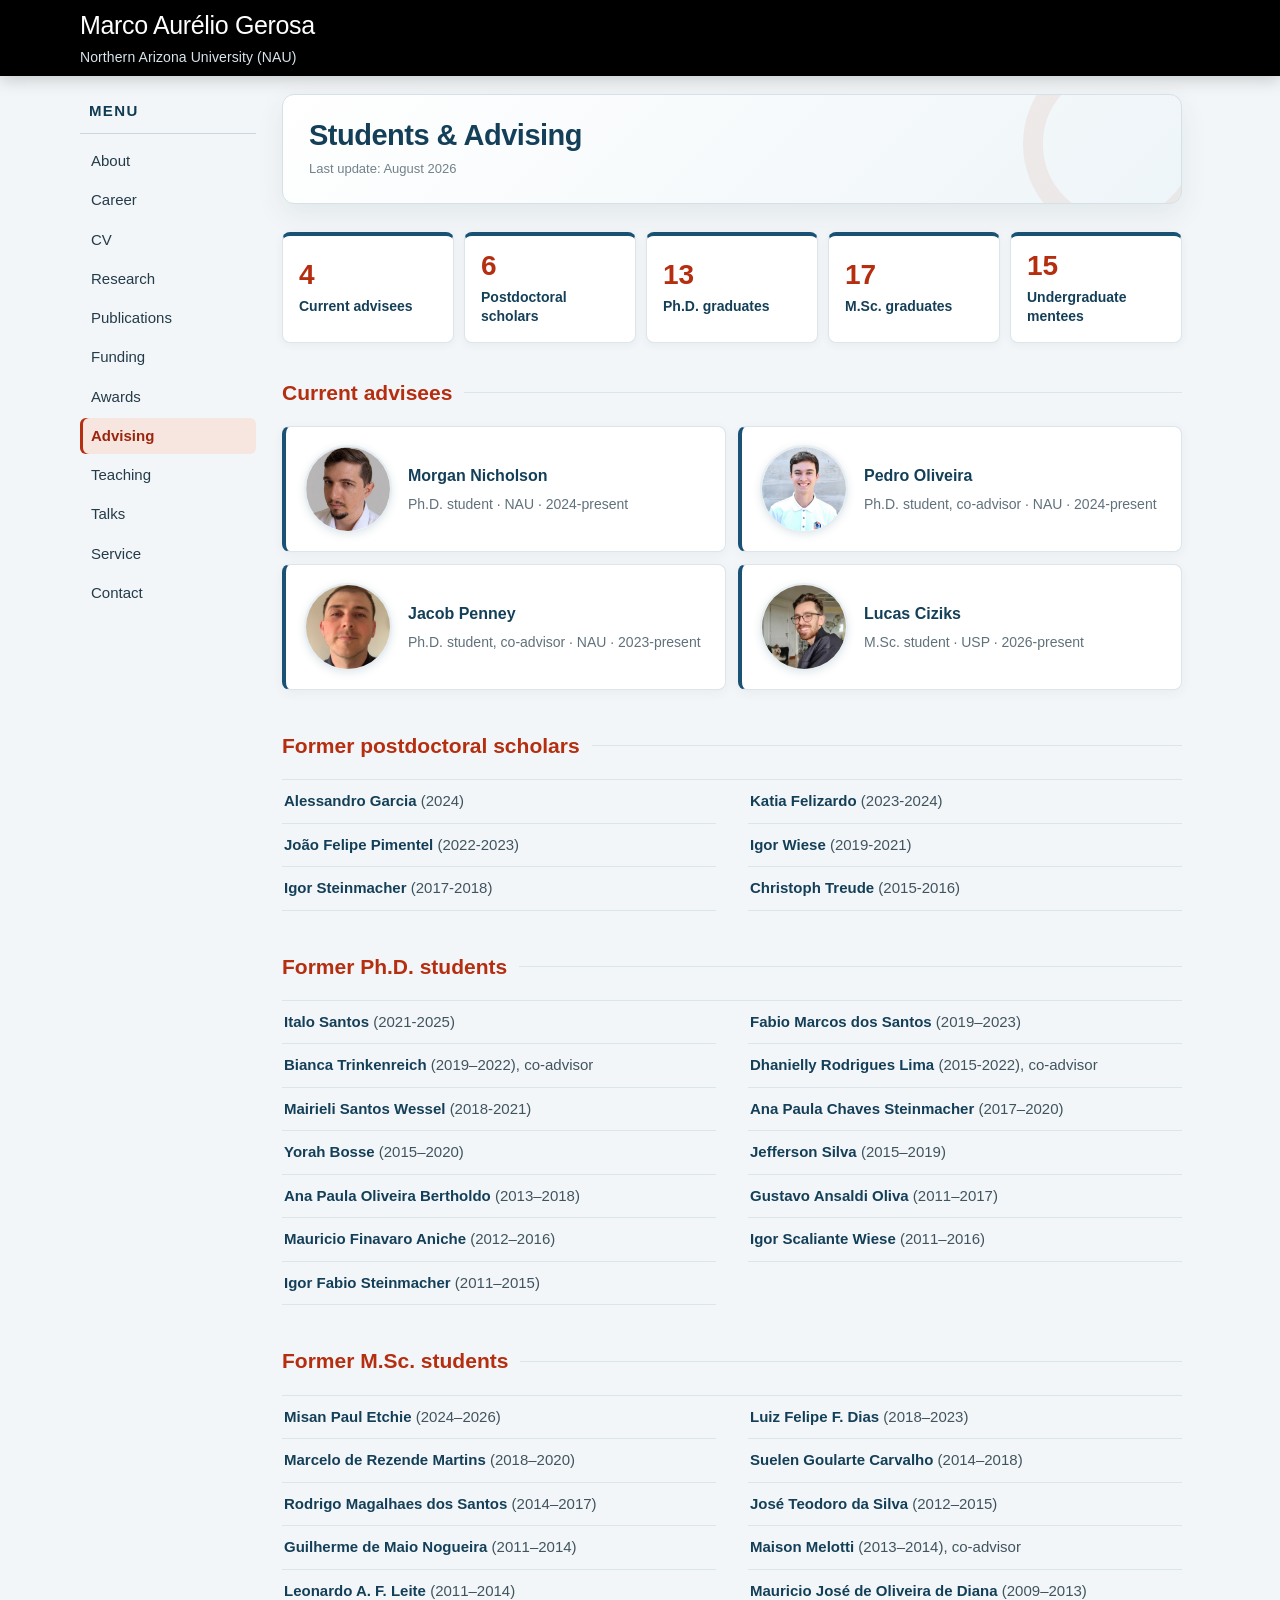
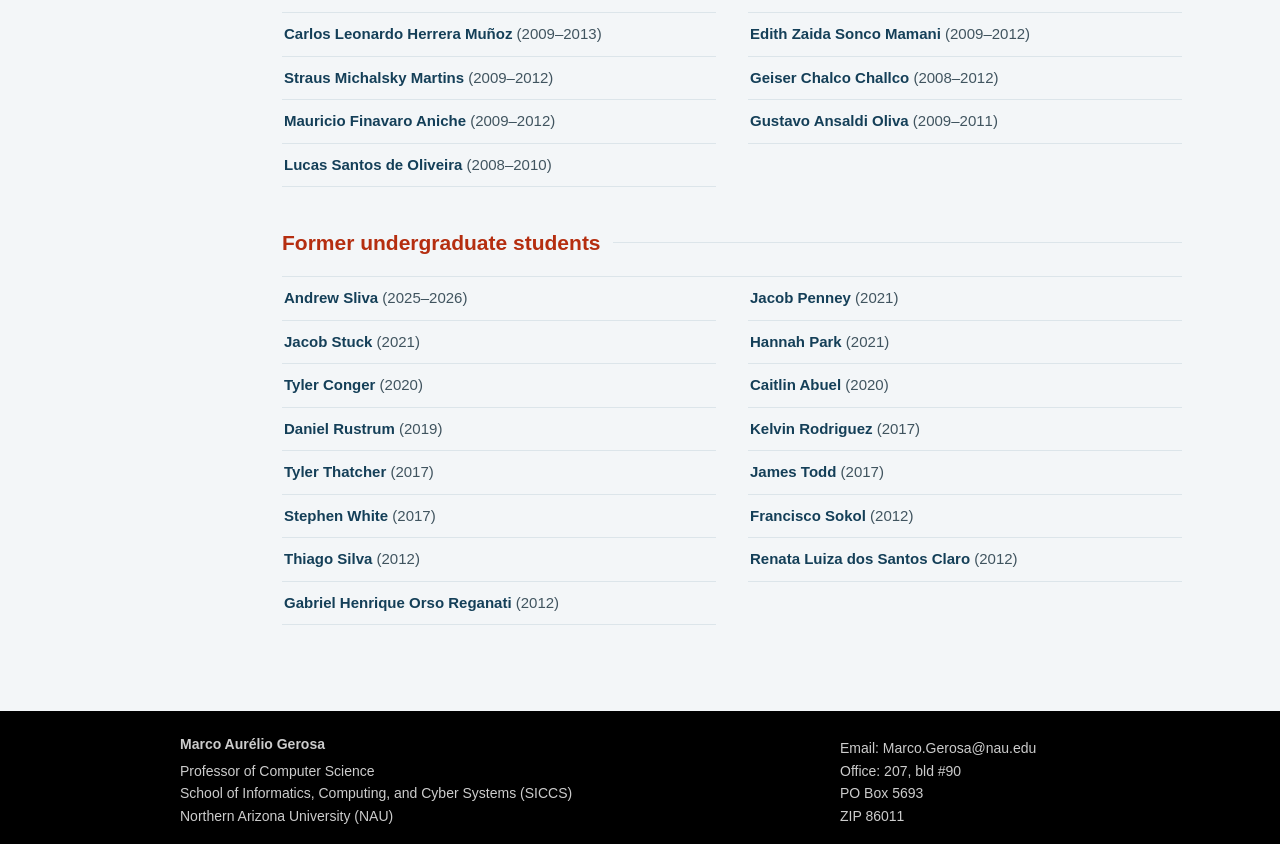
==== advising.html @ 97735a33 "Improve site SEO metadata" ====
<!DOCTYPE html>
<html lang="en">
<head>
	<meta charset="utf-8" />
	<meta http-equiv="Content-Type" content="text/html; charset=utf-8" />
	<meta name="viewport" content="width=device-width, initial-scale=1" />
	<title>Advising | Marco Aurélio Gerosa</title>
	<meta name="description" content="Current and former students advised by Marco Aurélio Gerosa, including postdoctoral scholars, Ph.D., master's, and undergraduate researchers." />
	<meta name="author" content="Marco Aurélio Gerosa" />
	<meta name="robots" content="index, follow, max-image-preview:large" />
	<link rel="canonical" href="https://www.marcoagerosa.com/advising.html" />
	<meta property="og:locale" content="en_US" />
	<meta property="og:type" content="website" />
	<meta property="og:title" content="Students &amp; Advising | Marco Aurélio Gerosa" />
	<meta property="og:description" content="Current and former postdoctoral, Ph.D., master's, and undergraduate researchers." />
	<meta property="og:url" content="https://www.marcoagerosa.com/advising.html" />
	<meta property="og:image" content="https://www.marcoagerosa.com/images/Marco_Gerosa.jpg" />
	<meta property="og:image:alt" content="Portrait of Marco Aurélio Gerosa" />
	<meta name="twitter:card" content="summary_large_image" />
	<meta name="twitter:title" content="Students &amp; Advising | Marco Aurélio Gerosa" />
	<meta name="twitter:description" content="Current and former postdoctoral, Ph.D., master's, and undergraduate researchers." />
	<meta name="twitter:image" content="https://www.marcoagerosa.com/images/Marco_Gerosa.jpg" />
	<link href="style.css?v=20260813c" rel="stylesheet" type="text/css" />
	<script src="scripts/syze.min.js"></script>
	<script>
		syze.sizes(480, 600, 768, 1024);
	</script>
	<!-- Google tag (gtag.js) -->
	<script async src="https://www.googletagmanager.com/gtag/js?id=G-M0B745E5WX"></script>
	<script>
		window.dataLayer = window.dataLayer || [];
		function gtag(){dataLayer.push(arguments);}
		gtag('js', new Date());
		gtag('config', 'G-M0B745E5WX');
	</script>
</head>

<body>
	<div id="wrapper">	
		<div class="full-width-header">
			<div class="centralizer-wrap">
				<div id="topbar">
					<div id="sitename">
						<div id="top-esq"> 
							<a href="index.html">Marco Aurélio Gerosa
							<br/>
							<span class="subtitle">Northern Arizona University (NAU)</span></a>
						</div>
						<!--<div id="top-dir">
							<a href="http://www.usp.br/" target="_new"><img src="images/usp-preto.jpg"></a>
						</div>-->
					</div>
				</div>
			</div>
		</div>

		<div class="centralizer-wrap">
			<div id="sidebar">
				<ul id="menu">
					<li>
						<h2>Menu</h2>
					</li>
					<li>
						<ul>
						<li><a href="index.html">About</a></li>
						<li><a href="career.html">Career</a></li>
						<li><a href="cv.html">CV</a></li>
						<li><a href="research.html">Research</a></li>
						<li><a href="publications.html">Publications</a></li>
						<li><a href="funding.html">Funding</a></li>
						<li><a href="awards.html">Awards</a></li>
						<li class="selected"><a href="advising.html">Advising</a></li>
						<li><a href="teaching.html">Teaching</a></li>
						<li><a href="talks.html">Talks</a></li>
						<!-- <li><a href="software.html">Software</a></li> -->
						<li><a href="service.html">Service</a></li>
						<!-- <li><a href="miscellaneous.html">Miscellaneous</a></li> -->
						<li><a href="contact.html">Contact</a></li>
						</ul>
					</li>
				</ul>
				<br/>
				<!--<div id="sidehighlight"> 
					<a href="http://www.wikicfp.com/cfp/servlet/event.showcfp?eventid=35917" target="_new"><img src="images/JISA.jpg" style="width: 107px; height: 142px"/><br/>
					CFP: Special Issue on "Software Engineering from a Social Network Perspective". Deadline <div id="sidehighlight2">Oct 15.</div></a>
				</div>-->
				<div id="news"> <!-- Replace all in every page -->
					<!--<h2>News</h2>
					<br>
					<p><b>Dez/2015</b> - Paper accepted for <a href="http://2016.icse.cs.txstate.edu/">ICSE</a> and <a href="http://saner.inf.usi.ch/"> SANER</a> 2016!
					<br><br>
					<p><b>Dez/2015</b> - I have been invited to the PC of ACM CSCW 2017
				--></div>

			</div>

			<div id="content">
				<div class="advising-page">
					<header class="page-hero">
						<h2>Students &amp; Advising</h2>
						<div class="page-updated">Last update: August 2026</div>
					</header>

					<section class="advising-summary" aria-label="Advising summary">
						<a class="advising-summary-card" href="#current-advisees"><strong>4</strong><span>Current advisees</span></a>
						<a class="advising-summary-card" href="#postdoctoral-scholars"><strong>6</strong><span>Postdoctoral scholars</span></a>
						<a class="advising-summary-card" href="#phd-graduates"><strong>13</strong><span>Ph.D. graduates</span></a>
						<a class="advising-summary-card" href="#msc-graduates"><strong>17</strong><span>M.Sc. graduates</span></a>
						<a class="advising-summary-card" href="#undergraduate-mentees"><strong>15</strong><span>Undergraduate mentees</span></a>
					</section>

					<section class="advising-section advising-current" id="current-advisees">
					<h2>Current advisees</h2>
					<ul id="lista" class="advising-current-grid">
						<li>
							<img class="advising-current-photo" src="images/students/morgan-nicholson.jpg" alt="Morgan Nicholson" width="88" height="88" decoding="async" />
							<div class="advising-current-person"><strong>Morgan Nicholson</strong><span>Ph.D. student · NAU · 2024-present</span></div>
						</li>
						<li>
							<img class="advising-current-photo" src="images/students/pedro-oliveira.jpg" alt="Pedro Oliveira" width="88" height="88" decoding="async" />
							<div class="advising-current-person"><strong>Pedro Oliveira</strong><span>Ph.D. student, co-advisor · NAU · 2024-present</span></div>
						</li>
						<li>
							<img class="advising-current-photo advising-current-photo-jacob" src="images/students/jacob-penney-headshot.jpg" alt="Jacob Penney" width="88" height="88" loading="lazy" decoding="async" />
							<div class="advising-current-person"><strong>Jacob Penney</strong><span>Ph.D. student, co-advisor · NAU · 2023-present</span></div>
						</li>
						<li>
							<img class="advising-current-photo" src="images/students/lucas-ciziks.jpg" alt="Lucas Ciziks" width="88" height="88" loading="lazy" decoding="async" />
							<div class="advising-current-person"><strong>Lucas Ciziks</strong><span>M.Sc. student · USP · 2026-present</span></div>
						</li>
					</ul>
					</section>

					<section class="advising-section" id="postdoctoral-scholars">
					<h2>Former postdoctoral scholars</h2>
					<ul class="advising-alumni-list">
						<li><strong>Alessandro Garcia</strong> (2024)</li>
						<li><strong>Katia Felizardo</strong> (2023-2024)</li>
						<li><strong>João Felipe Pimentel</strong> (2022-2023)</li>
						<li><strong>Igor Wiese</strong> (2019-2021)</li>
						<li><strong>Igor Steinmacher</strong> (2017-2018)</li>
						<li><strong>Christoph Treude</strong> (2015-2016)</li>
					</ul>
					</section>

					<section class="advising-section" id="phd-graduates">
					<h2>Former Ph.D. students</h2>
					<ul class="advising-alumni-list">

					<li><strong>Italo Santos</strong> (2021-2025)</li>
					<li><strong>Fabio Marcos dos Santos</strong> (2019–2023)</li>
					<li><strong>Bianca Trinkenreich</strong> (2019–2022), co-advisor</li>

					<li><strong>Dhanielly Rodrigues Lima</strong> (2015-2022), co-advisor <!--<br> Thesis: "MOTIRÕ - A Model of Difficulties with Awareness Information to Support
						Users of On-line Discussion Forums" --></li>
					
					<li><strong>Mairieli Santos Wessel </strong> (2018-2021) <!--<br> Thesis: “Perception of Software Bots on Pull Requests on Social Coding Environments”--></li>

					<li><strong>Ana Paula Chaves Steinmacher</strong> (2017–2020) <!--<br> Thesis: “Should my chatbot be register-specific? Designing appropriate utterances for tourism interactions”--></li>

					<li><strong>Yorah Bosse</strong> (2015–2020) <!--<br> Thesis: “Patterns of Difficulties Related to Programming Learning.”--></li>

					<li><strong>Jefferson Silva</strong> (2015–2019) <!--<br> Thesis: “Engagement in Open Source Software Projects via Summer of Code Programs”--></li>

					<li><strong>Ana Paula Oliveira Bertholdo</strong> (2013–2018) <!--<br> Thesis: “User engagement by means of game elements in online open collaboration communities” --></li>

					<li><strong>Gustavo Ansaldi Oliva</strong> (2011–2017) <!--<br> Thesis: “On the Link between Structural Dependencies and Software Changes”--></li>

					<li><strong>Mauricio Finavaro Aniche</strong> (2012–2016) <!--<br> Thesis: <a href="http://www.teses.usp.br/teses/disponiveis/45/45134/tde-13092016-123733/publico/aniche.pdf">"Context-based code quality assessment"</a>--></li>
					
					<li><strong>Igor Scaliante Wiese</strong> (2011–2016) <!--<br> Thesis: "Predicting co-changes of software artifacts based on contextual information"</a>--></li>
					
					<li><strong>Igor Fabio Steinmacher</strong> (2011–2015) <!--<br> Thesis: <a href="http://www.teses.usp.br/teses/disponiveis/45/45134/tde-30112015-131552/publico/TeseSteinmacher.pdf">"Supporting newcomers to overcome the barriers to contribute to open source software projects"</a>--></li>
					
					
					</ul>
					</section>


					<section class="advising-section" id="msc-graduates">
					<h2>Former M.Sc. students</h2>
					<ul class="advising-alumni-list">
					<li><strong>Misan Paul Etchie</strong> (2024–2026)</li>
					<li><strong>Luiz Felipe F. Dias</strong> (2018–2023)</li>
					<li><strong>Marcelo de Rezende Martins</strong> (2018–2020)</li>
					<li><strong>Suelen Goularte Carvalho</strong> (2014–2018)</li>
					<li><strong>Rodrigo Magalhaes dos Santos</strong> (2014–2017)</li>
					<li><strong>José Teodoro da Silva</strong> (2012–2015)</li>
					<li><strong>Guilherme de Maio Nogueira</strong> (2011–2014) <!-- - <a ref="http://www.teses.usp.br/teses/disponiveis/45/45134/tde-03062015-214359/publico/dissertation.pdf">Dissertation</a>--></li>
					<li><strong>Maison Melotti</strong> (2013–2014), co-advisor</li>
					<li><strong>Leonardo A. F. Leite</strong> (2011–2014) <!-- - <a href="http://www.teses.usp.br/teses/disponiveis/45/45134/tde-20102014-171912/en.php">Dissertation</a>--></li>
					<li><strong>Mauricio José de Oliveira de Diana</strong> (2009–2013) <!-- - <a href="http://www.teses.usp.br/teses/disponiveis/45/45134/tde-23042013-190406/en.php">Dissertation</a>--></li>
					<li><strong>Carlos Leonardo Herrera Muñoz</strong> (2009–2013) <!-- - <a href="http://www.teses.usp.br/teses/disponiveis/45/45134/tde-11032014-104547/en.php">Dissertation</a>--></li>
					<li><strong>Edith Zaida Sonco Mamani</strong> (2009–2012) <!-- - <a href="http://www.teses.usp.br/teses/disponiveis/45/45134/tde-06022013-234400/en.php">Dissertation</a>--></li>
					<li><strong>Straus Michalsky Martins</strong> (2009–2012) <!-- - <a href="http://www.teses.usp.br/teses/disponiveis/45/45134/tde-18032013-234624/en.php">Dissertation</a>--></li>
					<li><strong>Geiser Chalco Challco</strong> (2008–2012) <!-- - <a href="http://www.teses.usp.br/teses/disponiveis/45/45134/tde-06122012-030238/en.php">Dissertation</a>--></li>
					<li><strong>Mauricio Finavaro Aniche</strong> (2009–2012) <!-- - <a href="http://www.teses.usp.br/teses/disponiveis/45/45134/tde-31072012-181230/en.php">Dissertation</a>--></li>
					<li><strong>Gustavo Ansaldi Oliva</strong> (2009–2011) <!-- - <a href="http://www.teses.usp.br/teses/disponiveis/45/45134/tde-07112014-162346/en.php">Dissertation</a>--></li>
					<li><strong>Lucas Santos de Oliveira</strong> (2008–2010) <!-- - <a href="http://www.teses.usp.br/teses/disponiveis/45/45134/tde-07012011-094905/en.php">Dissertation</a>--></li>
					</ul>
					</section>

					<section class="advising-section" id="undergraduate-mentees">
					<h2>Former undergraduate students</h2>
					<ul class="advising-alumni-list">
					<li><strong>Andrew Sliva</strong> (2025–2026)</li>
					<li><strong>Jacob Penney</strong> (2021)</li>
					<li><strong>Jacob Stuck</strong> (2021)</li>
					<li><strong>Hannah Park</strong> (2021)</li>
					<li><strong>Tyler Conger</strong> (2020)</li>
					<li><strong>Caitlin Abuel</strong> (2020)</li>
					<li><strong>Daniel Rustrum</strong> (2019)</li>
					<li><strong>Kelvin Rodriguez</strong> (2017)</li>
					<li><strong>Tyler Thatcher</strong> (2017)</li>
					<li><strong>James Todd</strong> (2017)</li>
					<li><strong>Stephen White</strong> (2017)</li>
					<li><strong>Francisco Sokol</strong> (2012) <!-- - <a href="http://bcc.ime.usp.br/principal/tccs/2012/chico/">TCC (in Portuguese)</a>--></li>
					<li><strong>Thiago Silva</strong> (2012) <!-- - <a href="http://lapessc.ime.usp.br/projects.jsf#smartaudio">Smart Audio City Guide project</a>--></li>
					<li><strong>Renata Luiza dos Santos Claro</strong> (2012) <!-- - <a href="http://lapessc.ime.usp.br/projects.jsf#smartaudio">Smart Audio City Guide project</a>--></li>
					<li><strong>Gabriel Henrique Orso Reganati</strong> (2012) <!-- - <a href="http://bcc.ime.usp.br/principal/tccs/2012/rec/caio+gabriel/">TCC (in Portuguese)</a>--></li>
					</ul>
					</section>
				</div>
					

			</div>
			<div class="clear"></div>
		</div>

		<div id="push"></div> <!-- needed for footer -->
	</div> <!-- close main wrapper -->

	<div id="footer">
		<div class="centralizer-wrap">
			<div id="clustrmaps-widget"></div>
			<div class="footerbox address">
				<b>Marco Aurélio Gerosa</b>
				<ul>
					<li>Professor of Computer Science</li>
					<li>School of Informatics, Computing, and Cyber Systems (SICCS)</li>
					<li>Northern Arizona University (NAU)</li>
				</ul>
			</div>
			<div class="footerbox contact">
				<ul>
					<li>Email: Marco.Gerosa@nau.edu</li>
					<!-- <li>Voice: +1 928-523-8860</li> -->
					<li>Office: 207, bld #90</li>
					<li>PO Box 5693 <br>ZIP 86011</li>
				</ul>
			</div>
			<div class="footerbox social-icons">
				<a href="mailto:Marco.Gerosa@nau.edu" target="_new"><img src="images/email.gif" alt="E-mail" title="E-mail"/></a>
				<!--<a href="https://plus.google.com/+MarcoGerosaBR" target="_new"><img src="images/googleplus.gif" alt="Google Plus" title="Google Plus"/></a>-->
				<a href="https://x.com/gerosa_marco" target="_new" aria-label="X"><span class="x-icon" aria-hidden="true">X</span></a>
				<a href="https://www.linkedin.com/in/marco-aur%C3%A9lio-gerosa-3224621a" target="_new"><img src="images/linkedin.gif" alt="LinkedIn" title="LinkedIn" /></a>
				<br/>
				<!--<a href="mailto:Marco.Gerosa@nau.edu" target="_new"><span class="symbol">circleemail</span></a>
				<a href="https://plus.google.com/+MarcoGerosaBR" target="_new"><span class="symbol">circlegoogleplus</span></a>
				<a href="http://br.linkedin.com/pub/marco-aurélio-gerosa/1a/462/322" target="_new"><span class="symbol">circlelinkedin</span></a>
				<br/>-->
				<a href="https://dblp.org/pid/68/5072.html" target="_new"><img src="images/dblp.gif" alt="DBLP" title="DBLP" /></a>
				<a href="https://scholar.google.com/citations?user=kjtuhEQAAAAJ" target="_new"><img src="images/googlescholar.gif" alt="Google Scholar" title="Google Scholar" /></a>
				<a href="https://dl.acm.org/profile/81100523035" target="_new"><img src="images/ACM.gif" alt="ACM Digital Library" title="ACM Digital Library" /></a>
			</div>
 			<!--<div class="footerbox somenumbers">
				<b>Some numbers:</b> <small>(07/2017)</small><br/>
				<a href="https://scholar.google.com/citations?user=kjtuhEQAAAAJ" target="_new">H-index: 60 (Google Scholar)</a><br/>
				<a href="publications.html">Published works: 335</a><br/>
				<a href="advising.html">Ph.D. graduates: 13</a><br/>
				<a href="career.html#somenumbers">More...</a><br/>
			</div>-->
				<!--<script type="text/javascript">var _clustrmaps = {'url' : 'http://www.ime.usp.br/~gerosa', 'user' : 1132202, 'server' : '2', 'id' : 'clustrmaps-widget', 'version' : 1, 'date' : '2014-02-13', 'lang' : 'en', 'corners' : 'square' };(function (){ var s = document.createElement('script'); s.type = 'text/javascript'; s.async = true; s.src = 'http://www2.clustrmaps.com/counter/map.js'; var x = document.getElementsByTagName('script')[0]; x.parentNode.insertBefore(s, x);})();</script><noscript><a href="http://www2.clustrmaps.com/user/5de1146aa"><img src="http://www2.clustrmaps.com/stats/maps-no_clusters/www.ime.usp.br-~gerosa-thumb.jpg" alt="Locations of visitors to this page" /></a></noscript>-->
			<div class="clear"></div>
		</div>
	</div>

</body>
</html>
---- style.css ----
@charset "utf-8";
* {	
	margin: 0px; 
	padding: 0px;
	box-sizing: border-box;
	-moz-box-sizing: border-box;
}

/*** Social icon font ****/
@font-face {
    font-family: 'Mono Social Icons Font';
    src: url('fonts/MonoSocialIconsFont-1.10.eot');
    src: url('fonts/MonoSocialIconsFont-1.10.eot?#iefix') format('embedded-opentype'),
         url('fonts/MonoSocialIconsFont-1.10.woff') format('woff'),
         url('fonts/MonoSocialIconsFont-1.10.ttf') format('truetype'),
         url('fonts/MonoSocialIconsFont-1.10.svg#MonoSocialIconsFont') format('svg');
    src: url('fonts/MonoSocialIconsFont-1.10.ttf') format('truetype');
    font-weight: normal;
    font-style: normal;
}

.symbol {
    font-family: 'Mono Social Icons Font';
    -webkit-text-rendering: optimizeLegibility;
    -moz-text-rendering: optimizeLegibility;
    -ms-text-rendering: optimizeLegibility;
    -o-text-rendering: optimizeLegibility;
    text-rendering: optimizeLegibility;
    -webkit-font-smoothing: antialiased;
    -moz-font-smoothing: antialiased;
    -ms-font-smoothing: antialiased;
    -o-font-smoothing: antialiased;
    font-smoothing: antialiased;
}

.social-icons a {
	text-decoration: none;
	color: #ccc;
	line-height: 35px;
	margin-right: 2px;
}

.x-icon {
	display: inline-flex;
	align-items: center;
	justify-content: center;
	width: 27px;
	height: 27px;
	border-radius: 50%;
	background: #666;
	color: #fff;
	font: bold 18px/1 Arial, Helvetica, sans-serif;
	vertical-align: top;
}

a .symbol {
	color: #ccc;
	font-size: 32px;
}

/*******************************************/

/*** Keeps the footer at bottom of page! */
html, body {
	height: 100%;
}
#wrapper {
	min-height: 100%;
	height: auto !important;
	height: 100%;
	margin: 0 auto -130px; /* the bottom margin is the negative value of the footer's height */
	overflow: hidden;
}
#push {
	height: 130px; /* .push must be the same height as .footer */
}
/***************************************/

.clear {
	clear:both;
}
.clearleft {
	display:block; 
	clear:left;
}
.clearright{
	display:block;
	clear:right;
}
.hide {
	display:none;
}

a {
	color:#B32C0E;
	text-decoration: none;
}
a:hover {
	color:#000000;
	text-decoration: underline;
}


h1, h2, h3, h4, h5 {
	color:#B32C0E;
	font-weight:bold;
	font-family: Arial, Helvetica, sans-serif;
}

.centralizer-wrap{
	padding: 0 10px;
	width: 1024px;
	margin:0px auto 15px auto;
	font-family:Verdana, Arial, Helvetica, sans-serif;
	color:#000000; /* texto principal */
}

#lista {
	padding: 0 15px;
}

#lista li {
	padding: 3px;
}

#lista2 {
	padding-left: 15px;
	padding-right: 15px;
	padding-bottom: 0px;
	padding-top: 0px;
	margin-top: -10px;
}

#lista2 li {
	padding: 4px;
	line-height: 20px;
}

#lista3 {
	padding: 0 15px;
}

#lista3 li {
	padding: 6px;
}


/*Top bar*/
.full-width-header {
	background: black;
}
#topbar{
	height:80px;
	margin-bottom: 20px;
}

#sitename {
	height: 78px;
}

#sitename .subtitle {
	font-size: 18px;
}

#top-esq a {
	text-decoration :none;
	font-size:24px;
	color:#FFFFFF;
	display: inline-block;
    margin-top: 13px;
	float: left;
}

#top-dir {
	float: right;
	margin-top: 15px;
}

/*Content*/
#content {
	width: 82%;
	float: left;
	padding:5px;
	margin-left: 20px;
}

#content p {
	line-height:22px;
	margin:10px 0px 22px 0px;
}

#publication {
	font-size:13px;
	line-height:17px;
	margin:4px 0px 2px 0px;
}

#publication a {
	color: #000000;
	font-style: italic;
}


#content blockquote {
	background:#efefef;
	display:block; 
	margin:5px;
	font:Georgia, "Times New Roman", Times, serif; 
	font-style:italic;
}

#content h1 {
	font-size:24px;
	color: #F2F7F3;
}

#content h2 {
	font-size:18px;
	padding-bottom: 3px;
	border-bottom: 1px solid #B52E10;
}
#content h3 {
	font-size:16px;
	padding-top: 10px;
}
#content h4 {
	font-size:14px;}
#content h5 {
	font-size:12px;}

#content #content ol {
	margin:10px 10px 10px 25px;}
#content #content ol li {
	padding:5px 5px 5px 20px;}
#content #content ul li {
	display:block; 
	padding:0px; 
	border-bottom: dashed 1px #D6E4A7;}

/* Minha foto*/
#minhafoto {
	float: right; 
	padding-top:0px;
	padding-bottom:10px;
	padding-right:0px;
	padding-left:25px;
	background: white;
	width:188px;
	max-width:188px;
}

#box-old {
	border:2px solid #a1a1a1;
	padding:10px 20px; 
	background:#E6E6E6;
	/*width:300px;*/
	border-radius:25px;
}

#temp-box {
	display: inline-block;
	font-size: 13px;
	line-height: 26px;
	font: normal normal normal 12px/18px 'Helvetica Neue',Arial,sans-serif;
	color: #333;
	cursor: pointer;
	padding-bottom: 30px;
}

#temp-box a {
	color: black;
}

#box {
	max-width: 100%;
	display: inline-block;
	vertical-align: top;
	zoom: 1;
	/*white-space: nowrap;*/
	text-align: left;
	visibility: visible;
	font-size: 13px;
	line-height: 26px;
	font: normal normal normal 11px/18px 'Helvetica Neue',Arial,sans-serif;
	color: #333;
}

.box-url {
	height: 28px;
	border-radius: 4px;
	box-sizing: border-box;
	max-width: 100%;
	position: relative;
	background-color: #eee;
	background-image: linear-gradient(#fff,#dedede);
	border: #ccc solid 1px;
	color: #333;
	font-weight: bold;
	text-shadow: 0 1px 0 rgba(255,255,255,.5);
	cursor: pointer;
	overflow: hidden;
	display: inline-block;
	vertical-align: top;
	zoom: 1;
	outline: none;
	text-decoration: none;
}


#box-image {
	background-position: -24px 0;
	/*width: 21px;*/
	height: 16px;
	left: 4px;
	margin-top: -6px;
	position: absolute;
	top: 50%;
	/*background: transparent url(/widgets/images/btn.27237bab4db188ca749164efd38861b0.png) 0 0 no-repeat;
	background-image: url([data-uri]…+iQ5eYRUuv0EJCOZhAtVrtaldXl2dkZGTbC5tIuMa+L2z+BexZXK+OBaruAAAAAElFTkSuQmCC);
	*/
	font-style: italic;
}

#box-label {
	padding: 0 7px 0 29px;
	white-space: nowrap;
	display: inline-block;
	vertical-align: top;
}



/*Sidebar*/
#sidebar {
	margin: 0;
	width: 15%;
	float: left;
}

#sidebar img {
	width: 100%;
	height: auto;
}

#sidehighlight {
	color: #555555; 
	font-size: 12px;
}

#sidehighlight img {
	display: block; margin-left: auto; margin-right: auto; /* Centralizar */
}

#sidehighlight a {
	color: #555555; 
}

#sidehighlight2 {
	color: black;
	font-weight:bold;
	white-space:nowrap;
}



/*Sidemenu*/
#menu {
	list-style:none;
}
#menu li ul {list-style:none;}
#menu li ul li {
	display:block; 
	height:25px; 
	border-bottom:solid 1px #efefef;
}

#menu li ul a, #menu li ul a:visited, #menu li ul a:active {
	display:block; 
	height:20px; 
	padding:5px 5px 0px 5px; 
	text-decoration:none; 
	color:#000000;}

#menu li.selected a, #menu li.selected a:visited {
	color:#B32C0E;
	font-weight:bold;
}

#menu li ul a:hover {
	background:#F8F9F2;
	color:#B32C0E;
	font-weight:bold;
}

#menu h2 {
	display:block;
	border-bottom:solid 1px #D2E6CA;
	padding:5px;
	margin:10px 0px 0px 0px;
	font-family: Arial, Helvetica, sans-serif;
	font-size:18px;
	color:#B32C0E;
	font-weight:bold;
}

/*footer*/
#footer {
	box-sizing: border-box;
	-moz-box-sizing: border-box;
	height: 130px;
	padding:10px;
	color:#FFFFFF;
	text-align: center;
	background: #333333;
	font-family: Verdana, Arial, Helvetica, sans-serif;
	font-size: 10px;
}

.footerbox {
	float:left; 
	color:#CCCCCC; 
	text-align:left; 
	width: 25%; /*21%*/
	font-size: 12px;
}

/*.footerbox.social-icons {
	width: 18%;
	margin-right: 3%;
}*/

.footerbox a {
	color:#CCCCCC; 
	text-decoration:none;
}

.footerbox a:hover {
	color:#B32C0E;
	text-decoration:none;
}


#clustrmaps-widget {
	float: right;
}

.footerbox ul {
	margin: 0;
	padding: 0;
	list-style: none;
}


.lt1024.gt600 .footerbox {
	width: 20%; /*18%*/
}
.lt1024.gt600 .footerbox.contact {
	width: 20%;
}
.lt1024.gt600 .footerbox.social-icons {
	width: 20%;
}
.lt1024.gt600 .footerbox.somenumbers {
	width: 20%;
}
.lt1024 .centralizer-wrap{
	width: 100%;
}
.lt768 #wrapper {
	margin: 0 auto -200px;
}
.lt768 #push {
	height: 200px;
}
.lt768 #footer {
	height: 200px;	
}
.lt768 .footerbox {
	width: 100%;
	display: block;
	float: none;
	clear: both;
}
.lt768 .address ul li {
	float: left;
	list-style: square inside;
	margin-right: 5px;
}
.lt768 .address ul li:first-of-type {
	list-style: none;
}
.lt768 .footerbox.social-icons {
	padding-top: 10px;
}
.lt768 .footerbox.social-icons br {
	display: none;
}
.lt768 #clustrmaps-widget {
	display: none;
}

.lt768 #wrapper {
	margin: 0 auto -250px;
}
.lt768 #push {
	height: 250px;
}
.lt768 #footer {
	height: 250px;	
}
.is480 .footerbox.social-icons br {
	display: block;
}

/*-----------------------*/

#box2 { 
	width: 100px; height: 80px; 
	box-shadow: 5px 5px 5px #666;
	-moz-box-shadow: 5px 5px 5px #666;
	-webkit-box-shadow: 5px 5px 5px #666;
	margin: 15px 0;
	background: #eee;

	cursor: pointer;
	padding-bottom: 30px;
	margin-right: 1em;

	display: inline-block;
	vertical-align: top;

}

#box2:hover, #box2:active {
	background: #ccc;
}

#box2-text {
	text-align: center;
	color: black;
	font-size: 13px;
	font-family: Verdana, Arial, Helvetica, sans-serif;

	display:table-cell;
	vertical-align:middle;
	height: 30px;
	width: 100px;
	margin-left:auto;
	margin-right:auto;
}

#box2-img {
	display:inline-block;
	vertical-align:middle;
	height: 45px;
	width: 100px;
}

#box2-img img {
	max-height: 45px;
	max-width: 90px;
    margin-left: auto;
    margin-right: auto;
	display: block;
	margin-top: 5px;
	margin-bottom: 2px;
}

/*-----*/

#box3 { 
	max-width: 80px; 
	max-height: 60px; 
	margin-top: 15px;
	margin-left: 0;
	margin-left: 0;
	margin-right: 0;
	margin-bottom: 10px;

	cursor: pointer;
	padding-bottom: 20px;
	margin-right: 0.5em;

	display: inline-block;
	vertical-align: top;
	text-align: center;	
}

#box3:hover, #box3:active {
	background: #ccc;
}

#box3-text {
	color: black;
	font-size: 11px;
	font-family: Verdana, Arial, Helvetica, sans-serif;
	width: auto;

	display:table-cell;
	vertical-align:middle;
	height: 25px;
	text-align: center;
	margin-left:auto;
	margin-right:auto;
}

#box3-img {
	display:block;
	vertical-align:middle;
	min-height: 32px;
	width: 100%;

	font-family: Arial Black, Verdana, Helvetica, sans-serif;
	color:black;
	font-size: 13px;
	margin: 0 auto;
	text-align: center;
	margin-left:auto;
	margin-right:auto;
}

#box3-img img {
	max-height: 30px;
	max-width: 70px;
	margin-top: 5px;
	margin-bottom: 2px;
	filter: url("data:image/svg+xml;utf8,<svg xmlns=\'http://www.w3.org/2000/svg\'><filter id=\'grayscale\'><feColorMatrix type=\'matrix\' values=\'0.3333 0.3333 0.3333 0 0 0.3333 0.3333 0.3333 0 0 0.3333 0.3333 0.3333 0 0 0 0 0 1 0\'/></filter></svg>#grayscale"); /* Firefox 10+, Firefox on Android */
    filter: gray; /* IE6-9 */
    -webkit-filter: grayscale(100%); 
}

/*-----------------------*/

#researchinterestes {
	text-align: left;
	font-size: 12px;
	border:2px solid;
	border-radius:25px;
	border-color:gray;
	padding: 7px;
	width: 188px;
}

#researchinterestes li {
	padding: 4px;
	line-height: 14px;
	margin-left: 5px;

}

/* Home page research interests */
.home-updated {
	margin-top: 6px;
	color: #748189;
	font-size: 10px;
	letter-spacing: 0.03em;
}

.home-research {
	overflow: hidden;
	margin: 22px 0 28px;
	padding: 18px 19px 19px;
	border: 1px solid #dce6eb;
	border-left: 5px solid #B52E10;
	border-radius: 9px;
	background: #f6f9fa;
	box-shadow: 0 3px 12px rgba(18, 54, 74, 0.06);
}

.home-research-heading {
	margin-bottom: 13px;
}

.home-research-kicker {
	display: block;
	margin-bottom: 3px;
	color: #B52E10;
	font-size: 10px;
	font-weight: bold;
	letter-spacing: 0.1em;
	text-transform: uppercase;
}

#content .home-research h2 {
	margin: 0;
	padding: 0;
	border: 0;
	color: #1a5276;
	font-size: 19px;
	line-height: 1.25;
}

.home-research-topics {
	display: grid;
	grid-template-columns: repeat(2, minmax(0, 1fr));
	gap: 5px 28px;
	margin: 0;
	padding-left: 19px;
	list-style: disc;
}

.home-research-topics li {
	display: list-item;
	min-height: 0;
	padding: 2px 0;
	border: 0;
	border-radius: 0;
	background: transparent;
	color: #31434d;
	font-size: 13px;
	font-weight: normal;
	line-height: 1.5;
}

.home-research-topics li::before {
	display: none;
	content: none;
}

.home-research-topics li::marker {
	color: #B52E10;
}

@media (max-width: 700px) {
	.home-research {
		clear: both;
	}
}

@media (max-width: 480px) {
	.home-research {
		padding: 16px;
	}

	.home-research-topics li {
		width: 100%;
		border-radius: 0;
	}
}

/*-----------------------*/

#news {
	text-align: left;
	font-size: 12px;
	padding: 7px;
}

#news li {
	padding: 4px;
	line-height: 14px;
	margin-left: 5px;
}

/*-----------------------*/

#servicehighlights {
	font-size: 14px;
}

/*-----------------------*/

/* Awards page */
.awards-page {
	padding-bottom: 24px;
}

.awards-hero {
	margin: 0 0 30px;
	padding: 23px;
	border: 1px solid #dce6eb;
	border-left: 5px solid #B52E10;
	border-radius: 10px;
	background: #f6f9fa;
}

.awards-kicker {
	margin-bottom: 5px;
	color: #B52E10;
	font-size: 10px;
	font-weight: bold;
	letter-spacing: 0.09em;
	text-transform: uppercase;
}

#content .awards-hero h2 {
	margin: 0;
	padding: 0;
	border: 0;
	color: #1a5276;
	font-size: 28px;
}

#content .awards-hero > p {
	max-width: 660px;
	margin: 8px 0 6px;
	color: #35434b;
	font-size: 14px;
	line-height: 1.6;
}

.awards-updated {
	color: #6b747a;
	font-size: 11px;
}

.awards-section {
	margin: 0 0 32px;
}

#content .awards-section > h2 {
	display: flex;
	align-items: center;
	gap: 12px;
	margin: 0 0 13px;
	padding: 0;
	border: 0;
	font-size: 19px;
}

#content .awards-section > h2::after {
	content: "";
	flex: 1;
	height: 1px;
	background: #d8e1e6;
}

.award-list {
	overflow: hidden;
	border: 1px solid #dfe7eb;
	border-radius: 9px;
	background: #fff;
	box-shadow: 0 2px 8px rgba(18, 54, 74, 0.05);
}

.award-entry {
	display: grid;
	grid-template-columns: 58px minmax(0, 1fr);
	gap: 15px;
	padding: 13px 15px;
	border-top: 1px solid #e8edef;
}

.award-entry:first-child {
	border-top: 0;
}

.award-entry time {
	align-self: start;
	padding: 5px 7px;
	border-radius: 13px;
	background: #e8f0f4;
	color: #1a5276;
	font-size: 10px;
	font-weight: bold;
	text-align: center;
}

.award-kind {
	display: inline-block;
	margin-bottom: 3px;
	color: #B52E10;
	font-size: 9px;
	font-weight: bold;
	letter-spacing: 0.06em;
	text-transform: uppercase;
}

.award-kind-nomination {
	color: #6f7880;
}

#content .award-entry h3 {
	margin: 0;
	padding: 0;
	color: #1a5276;
	font-size: 14px;
	line-height: 1.35;
}

#content .award-entry p {
	margin: 3px 0 0;
	color: #4d5b63;
	font-size: 11px;
	line-height: 1.5;
}

.award-honor-grid {
	display: grid;
	grid-template-columns: repeat(2, minmax(0, 1fr));
	gap: 11px;
}

.award-honor-card {
	padding: 15px 16px;
	border: 1px solid #dfe7eb;
	border-top: 4px solid #1a5276;
	border-radius: 8px;
	background: #fff;
	box-shadow: 0 2px 8px rgba(18, 54, 74, 0.05);
}

.award-honor-card > span {
	color: #B52E10;
	font-size: 10px;
	font-weight: bold;
}

#content .award-honor-card h3 {
	margin: 5px 0 4px;
	padding: 0;
	color: #1a5276;
	font-size: 14px;
}

#content .award-honor-card p {
	margin: 0;
	color: #536168;
	font-size: 11px;
	line-height: 1.5;
}

.awards-archive {
	margin-top: 4px;
	border: 1px solid #dfe7eb;
	border-radius: 8px;
	background: #f7f9fa;
}

.awards-archive summary {
	padding: 12px 15px;
	color: #1a5276;
	font-size: 12px;
	font-weight: bold;
	cursor: pointer;
}

.awards-archive ul {
	margin: 0;
	padding: 0 22px 14px 36px;
}

.awards-archive li {
	padding: 4px 0;
	color: #48565e;
	font-size: 11px;
	line-height: 1.45;
}

@media (max-width: 600px) {
	.awards-hero {
		padding: 18px;
	}

	.award-honor-grid {
		grid-template-columns: 1fr;
	}

	.award-entry {
		grid-template-columns: 50px minmax(0, 1fr);
		gap: 10px;
		padding: 12px;
	}
}

/* Career timeline */
.career-overview {
	margin: 24px 0 34px;
}

.career-section {
	margin-bottom: 30px;
}

#content .career-section h2 {
	display: flex;
	align-items: center;
	gap: 12px;
	margin: 0 0 15px;
	padding: 0;
	border: 0;
	font-size: 19px;
}

#content .career-section h2::after {
	content: "";
	flex: 1;
	height: 1px;
	background: #d8e1e6;
}

.career-timeline {
	margin-left: 8px;
	padding: 2px 0 2px 23px;
	border-left: 2px solid #d7e3ea;
}

.career-section .institution {
	position: relative;
	margin: 0 0 14px;
	padding: 14px 16px 10px;
	border: 1px solid #dfe7eb;
	border-radius: 8px;
	background: #fff;
	box-shadow: 0 2px 8px rgba(18, 54, 74, 0.06);
}

.career-section .institution:last-child {
	margin-bottom: 0;
}

.career-section .institution::before {
	content: "";
	position: absolute;
	top: 18px;
	left: -30px;
	width: 10px;
	height: 10px;
	border: 3px solid #fff;
	border-radius: 50%;
	background: #1a5276;
	box-shadow: 0 0 0 2px #bfd2de;
}

#content .career-section .institution h3 {
	margin: 0 0 7px;
	padding: 0;
	color: #1a5276;
	font-size: 16px;
	line-height: 1.35;
}

.career-section .position {
	display: flex;
	align-items: baseline;
	justify-content: space-between;
	gap: 16px;
	margin: 0;
	padding: 7px 0;
	border-top: 1px solid #edf1f3;
	line-height: 1.35;
}

.career-section .position:first-of-type {
	border-top: 0;
}

.position-period {
	flex: none;
	padding: 3px 8px;
	border-radius: 12px;
	background: #f0f3f5;
	color: #56636b;
	font-size: 12px;
	font-weight: bold;
	white-space: nowrap;
}

.position-period.current {
	background: #e7f2ec;
	color: #2f6b4e;
}

.is480 .career-timeline {
	padding-left: 18px;
}

.is480 .career-section .institution::before {
	left: -25px;
}

.is480 .career-section .position {
	display: block;
}

.is480 .position-period {
	display: inline-block;
	margin-top: 5px;
}

.highlight {
	font-weight: bold;
}

/* Career highlights */
.career-highlights {
	margin: 32px 0 8px;
}

.career-highlights-header {
	display: flex;
	align-items: flex-end;
	justify-content: space-between;
	gap: 16px;
	margin-bottom: 14px;
}

.career-highlights-kicker {
	display: block;
	margin-bottom: 3px;
	color: #B52E10;
	font-size: 10px;
	font-weight: bold;
	letter-spacing: 0.1em;
	text-transform: uppercase;
}

#content .career-highlights-header h2 {
	margin: 0;
	padding: 0;
	border: 0;
	color: #1a5276;
	font-size: 21px;
}

.career-highlights-date {
	padding-bottom: 2px;
	color: #748189;
	font-size: 10px;
}

.career-highlight-metrics {
	display: grid;
	grid-template-columns: repeat(4, minmax(0, 1fr));
	gap: 10px;
}

.career-highlight-metric {
	display: flex;
	flex-direction: column;
	min-height: 128px;
	padding: 15px;
	border: 1px solid #dce5ea;
	border-top: 4px solid #1a5276;
	border-radius: 8px;
	background: #fff;
	box-shadow: 0 2px 8px rgba(18, 54, 74, 0.06);
	color: #263943;
	text-decoration: none;
}

.career-highlight-metric:hover,
.career-highlight-metric:focus {
	border-top-color: #B52E10;
	box-shadow: 0 5px 14px rgba(18, 54, 74, 0.11);
	color: #263943;
	text-decoration: none;
}

.career-highlight-metric strong {
	color: #B52E10;
	font: bold 25px/1 Arial, Helvetica, sans-serif;
}

.career-highlight-metric span {
	margin-top: 5px;
	color: #1a5276;
	font-size: 12px;
	font-weight: bold;
}

.career-highlight-metric small {
	display: block;
	margin-top: 8px;
	color: #66747c;
	font-size: 10px;
	line-height: 1.4;
}

.career-highlight-details {
	display: grid;
	grid-template-columns: repeat(2, minmax(0, 1fr));
	gap: 10px;
	margin-top: 10px;
}

.career-highlight-detail {
	padding: 14px 16px;
	border: 1px solid #e0e7ea;
	border-radius: 8px;
	background: #fff;
}

#content .career-highlight-detail h3 {
	margin: 0 0 5px;
	padding: 0;
	color: #1a5276;
	font-size: 13px;
}

#content .career-highlight-detail p {
	margin: 0;
	color: #46545c;
	font-size: 11px;
	line-height: 1.55;
}

@media (max-width: 800px) {
	.career-highlight-metrics {
		grid-template-columns: repeat(2, minmax(0, 1fr));
	}
}

@media (max-width: 520px) {
	.career-highlight-metrics,
	.career-highlight-details {
		grid-template-columns: 1fr;
	}

	.career-highlight-metric {
		min-height: 0;
	}
}

/* Unified site system — August 2026 */
:root {
	--ink: #20333e;
	--muted: #60717b;
	--navy: #143f58;
	--blue: #1a5276;
	--rust: #b52e10;
	--paper: #ffffff;
	--canvas: #f3f6f8;
	--line: #dce5ea;
	--soft-blue: #eaf2f6;
	--soft-rust: #fbf0ed;
	--shadow: 0 10px 28px rgba(20, 63, 88, 0.08);
}

html,
body {
	height: auto;
	min-height: 100%;
}

body {
	display: flex;
	min-height: 100vh;
	flex-direction: column;
	background: var(--canvas);
	color: var(--ink);
	font: 14px/1.6 Verdana, Arial, Helvetica, sans-serif;
}

a {
	color: var(--rust);
}

a:hover,
a:focus {
	color: #7f1f0b;
}

#wrapper,
.lt768 #wrapper {
	flex: 1 0 auto;
	min-height: 0;
	height: auto !important;
	margin: 0;
	overflow: visible;
}

#push,
.lt768 #push {
	display: none;
	height: 0;
}

.centralizer-wrap,
.lt1024 .centralizer-wrap {
	width: calc(100% - 36px);
	max-width: 1120px;
	margin: 0 auto;
	padding: 0;
}

.full-width-header {
	background: #000;
	border-bottom: 0;
	box-shadow: 0 4px 16px rgba(0, 0, 0, 0.18);
}

#topbar {
	height: 76px;
	margin-bottom: 18px;
}

#sitename {
	height: auto;
}

#top-esq a {
	margin-top: 12px;
	font-size: 25px;
	line-height: 1.1;
	letter-spacing: -0.35px;
}

#sitename .subtitle {
	display: inline-block;
	margin-top: 2px;
	color: #d7e4eb;
	font-size: 13px;
	font-weight: normal;
	line-height: 1.15;
	letter-spacing: 0.1px;
}

#sidebar {
	width: 176px;
	margin: 0;
	padding: 4px 0 30px;
}

#menu h2 {
	margin: 0 0 9px;
	padding: 0 9px 10px;
	border-color: #cbd8df;
	color: #103b53;
	font-size: 14px;
	letter-spacing: 1.35px;
	text-transform: uppercase;
}

#menu li ul li {
	height: auto;
	border: 0;
}

#menu li ul a,
#menu li ul a:visited,
#menu li ul a:active {
	height: auto;
	margin: 3px 0;
	padding: 8px 11px;
	border-radius: 6px;
	color: #243b49;
	font-size: 14px;
	font-weight: 500;
	line-height: 1.35;
}

#menu li.selected a,
#menu li.selected a:visited {
	background: #f7e5df;
	box-shadow: inset 3px 0 0 var(--rust);
	color: #9b260d;
	font-weight: bold;
}

#menu li ul a:hover,
#menu li ul a:focus {
	background: #e4edf2;
	color: #0d354c;
	text-decoration: none;
}

#content {
	width: calc(100% - 202px);
	margin: 0 0 48px 26px;
	padding: 0;
}

#content > * {
	max-width: 900px;
}

#content p {
	margin: 10px 0 18px;
	line-height: 1.65;
}

#content h2 {
	border-color: var(--rust);
}

.page-hero,
.publications-hero,
.awards-hero,
.service-hero,
.teaching-hero {
	position: relative;
	margin: 0 0 28px;
	padding: 24px 26px;
	overflow: hidden;
	border: 1px solid #d5e1e7;
	border-radius: 12px;
	background: linear-gradient(135deg, #ffffff 0%, #eef5f8 100%);
	box-shadow: var(--shadow);
}

.page-hero::after,
.publications-hero::after,
.awards-hero::after,
.service-hero::after,
.teaching-hero::after {
	position: absolute;
	top: -46px;
	right: -32px;
	width: 150px;
	height: 150px;
	border: 20px solid rgba(181, 46, 16, 0.07);
	border-radius: 50%;
	content: "";
}

.page-kicker,
.publications-kicker,
.awards-kicker,
.service-kicker,
.teaching-kicker,
.career-highlights-kicker,
.home-research-kicker {
	display: block;
	margin-bottom: 6px;
	color: var(--rust);
	font-size: 10px;
	font-weight: bold;
	letter-spacing: 1.25px;
	text-transform: uppercase;
}

#content .page-hero h2,
#content .publications-hero h2,
#content .awards-hero h2,
#content .service-hero h2,
#content .teaching-hero h2 {
	position: relative;
	z-index: 1;
	margin: 0 0 7px;
	padding: 0;
	border: 0;
	color: var(--navy);
	font-size: 29px;
	line-height: 1.15;
	letter-spacing: -0.5px;
}

#content .page-hero p,
#content .publications-hero p,
#content .awards-hero p,
#content .service-hero p,
#content .teaching-hero p {
	position: relative;
	z-index: 1;
	max-width: 690px;
	margin: 0 0 12px;
	color: #4c626e;
	font-size: 13px;
	line-height: 1.55;
}

.page-updated,
.publications-meta,
.awards-updated,
.service-updated,
.teaching-updated,
.home-updated {
	display: block;
	color: #72818a;
	font-size: 10px;
	font-weight: normal;
}

.page-section,
.service-section,
.teaching-section {
	margin: 30px 0;
}

#content .page-section > h2,
#content .research-page > h2,
#content .advising-page > h2,
#content .resources-page > h2 {
	display: flex;
	align-items: center;
	gap: 12px;
	margin: 0 0 15px;
	padding: 0;
	border: 0;
	color: var(--navy);
	font-size: 19px;
}

#content .page-section > h2::after,
#content .research-page > h2::after,
#content .advising-page > h2::after,
#content .resources-page > h2::after {
	flex: 1;
	height: 1px;
	background: var(--line);
	content: "";
}

.page-button {
	display: inline-flex;
	align-items: center;
	justify-content: center;
	min-height: 38px;
	padding: 8px 14px;
	border: 1px solid var(--blue);
	border-radius: 7px;
	background: var(--blue);
	color: #fff;
	font-size: 11px;
	font-weight: bold;
	text-decoration: none;
}

.page-button:hover,
.page-button:focus {
	background: var(--navy);
	color: #fff;
	text-decoration: none;
}

.page-button.secondary {
	background: #fff;
	color: var(--blue);
}

.page-callout {
	display: flex;
	align-items: center;
	justify-content: space-between;
	gap: 24px;
	margin-top: 30px;
	padding: 20px;
	border-radius: 10px;
	background: var(--navy);
	color: #fff;
}

.page-callout strong,
.page-callout span {
	display: block;
}

.page-callout span {
	margin-top: 3px;
	color: #d5e3ea;
	font-size: 11px;
}

/* Home */
#content > .home-page,
#content > .career-page {
	width: 100%;
	box-sizing: border-box;
}

.home-intro,
.career-page > .page-hero {
	width: 100%;
	box-sizing: border-box;
}

.home-page {
	padding: 2px 0 12px;
}

.home-intro {
	min-height: 224px;
	padding: 24px 24px 18px;
	border: 1px solid var(--line);
	border-radius: 12px;
	background: #fff;
	box-shadow: var(--shadow);
}

#content .home-intro h2 {
	margin: 0 0 5px;
	padding: 0;
	border: 0;
	color: var(--navy);
	font-size: 29px;
	line-height: 1.2;
}

.home-actions {
	display: flex;
	gap: 9px;
	margin-top: 20px;
}

#minhafoto {
	position: relative;
	z-index: 2;
	width: 205px;
	max-width: 205px;
	margin: 18px 18px 18px 28px;
	padding: 0;
	border-radius: 11px;
	background: transparent;
}

#minhafoto img {
	display: block;
	width: 100%;
	height: auto;
	border: 5px solid #fff;
	border-radius: 11px;
	box-shadow: 0 12px 28px rgba(20, 63, 88, 0.2);
}

#minhafoto .photo-email {
	display: inline-flex;
	align-items: center;
	justify-content: center;
	margin-top: 4px;
	padding: 7px 13px;
	border-radius: 999px;
	background: #000;
	color: #fff;
	font-size: 11px;
	font-weight: bold;
	line-height: 1.35;
	text-decoration: none;
}

#minhafoto .photo-email:hover,
#minhafoto .photo-email:focus {
	background: #333;
	color: #fff;
	text-decoration: none;
}

.home-research {
	clear: both;
	margin-top: 26px;
}

.home-intro .home-research {
	margin: 24px 0 0;
	padding: 20px 0 0;
	border: 0;
	border-top: 1px solid var(--line);
	border-radius: 0;
	background: transparent;
	box-shadow: none;
}

.home-research-topics {
	grid-template-columns: repeat(2, minmax(0, 1fr));
	gap: 5px 28px;
}

/* CV and contact */
.cv-download-card {
	display: grid;
	grid-template-columns: 120px 1fr auto;
	align-items: center;
	gap: 17px;
	margin: 0 0 30px;
	padding: 19px 21px;
	border-radius: 10px;
	background: var(--navy);
	color: #fff;
	text-decoration: none;
}

.cv-download-card:hover,
.cv-download-card:focus {
	color: #fff;
	text-decoration: none;
	transform: translateY(-1px);
}

.cv-download-card strong,
.cv-download-card small {
	display: block;
}

.cv-download-card strong {
	font-size: 17px;
}

.cv-download-card small {
	color: #d2e1e8;
}

.cv-file-label,
.cv-download-action {
	font-size: 10px;
	font-weight: bold;
	letter-spacing: 0.5px;
	text-transform: uppercase;
}

.cv-download-action {
	padding: 7px 10px;
	border-radius: 5px;
	background: #fff;
	color: var(--navy);
}

.profile-link-grid {
	display: grid;
	grid-template-columns: repeat(2, minmax(0, 1fr));
	gap: 10px;
}

.profile-link-card {
	position: relative;
	padding: 14px 36px 14px 15px;
	border: 1px solid var(--line);
	border-radius: 8px;
	background: #fff;
	color: var(--ink);
	text-decoration: none;
}

.profile-link-card::after {
	position: absolute;
	top: 50%;
	right: 15px;
	color: var(--rust);
	font-size: 17px;
	content: "↗";
	transform: translateY(-50%);
}

.profile-link-card:hover,
.profile-link-card:focus {
	border-color: #b7ccd8;
	box-shadow: 0 5px 16px rgba(20, 63, 88, 0.08);
	color: var(--navy);
	text-decoration: none;
}

.profile-link-card strong,
.profile-link-card span {
	display: block;
}

.profile-link-card strong {
	color: var(--navy);
	font-size: 13px;
}

.profile-link-card span {
	margin-top: 2px;
	color: var(--muted);
	font-size: 10px;
}

.contact-grid {
	display: grid;
	grid-template-columns: 1.5fr 1fr;
	gap: 12px;
}

.contact-card {
	padding: 20px;
	border: 1px solid var(--line);
	border-radius: 10px;
	background: #fff;
}

.contact-card-primary {
	grid-row: span 2;
	padding: 26px;
	background: var(--navy);
	color: #fff;
}

#content .contact-card h2 {
	margin: 5px 0 13px;
	padding: 0;
	border: 0;
	color: var(--navy);
	font-size: 16px;
	overflow-wrap: anywhere;
}

#content .contact-card-primary h2 {
	color: #fff;
	font-size: 20px;
}

.contact-label {
	color: var(--rust);
	font-size: 9px;
	font-weight: bold;
	letter-spacing: 1px;
	text-transform: uppercase;
}

.contact-card-primary .contact-label {
	color: #ffc8b9;
}

.contact-card address {
	color: var(--muted);
	font-style: normal;
}

/* Research, funding, advising, talks, software, resources */
.research-theme-grid,
.software-grid {
	display: grid;
	grid-template-columns: repeat(3, minmax(0, 1fr));
	gap: 12px;
}

.research-theme-card,
.software-card {
	padding: 17px;
	border: 1px solid var(--line);
	border-radius: 9px;
	background: #fff;
	box-shadow: 0 3px 12px rgba(20, 63, 88, 0.05);
}

.card-number,
.software-status {
	display: block;
	margin-bottom: 7px;
	color: var(--rust);
	font-size: 9px;
	font-weight: bold;
	letter-spacing: 0.9px;
	text-transform: uppercase;
}

#content .research-theme-card h3,
#content .software-card h3 {
	margin: 0 0 8px;
	padding: 0;
	color: var(--navy);
	font-size: 15px;
	line-height: 1.35;
}

#content .research-theme-card p,
#content .software-card p {
	margin: 0 0 9px;
	color: #526570;
	font-size: 11px;
	line-height: 1.55;
}

.research-theme-card ul {
	margin: 8px 0 0;
	padding-left: 17px;
	color: #526570;
	font-size: 10px;
}

.research-theme-card li {
	margin: 4px 0;
}

.research-approach #lista2,
.resource-list {
	display: grid;
	grid-template-columns: repeat(2, minmax(0, 1fr));
	gap: 9px;
	margin: 0;
	padding: 0;
	list-style: none;
}

.research-approach #lista2 li,
.resource-list li {
	padding: 12px 14px;
	border: 1px solid var(--line);
	border-radius: 7px;
	background: #fff;
	line-height: 1.5;
}

.earlier-projects #lista {
	display: grid;
	grid-template-columns: 1fr;
	gap: 8px;
	margin: 0;
	padding-left: 22px;
	list-style: disc;
}

.earlier-projects #lista li {
	padding: 2px 0 2px 3px;
	line-height: 1.55;
}

.earlier-projects #lista li::marker {
	color: var(--rust);
}

.funding-list {
	margin: 0;
	padding: 0 !important;
	list-style: none;
}

.funding-list li {
	position: relative;
	margin: 0 0 8px;
	padding: 13px 15px 13px 110px !important;
	border: 1px solid var(--line);
	border-radius: 8px;
	background: #fff;
	color: #344b57;
	line-height: 1.5;
}

.funding-list li::before {
	position: absolute;
	top: 13px;
	left: 14px;
	width: 82px;
	color: var(--rust);
	font-family: Verdana, Arial, Helvetica, sans-serif;
	font-size: 9px;
	font-weight: bold;
	letter-spacing: 0;
	text-transform: uppercase;
	white-space: nowrap;
	content: "Grant";
}

.funding-list.compact li::before {
	content: "Internal";
}

.funding-period,
.funding-title,
.funding-source,
.funding-share {
	display: block;
}

.funding-period {
	margin-bottom: 2px;
	color: var(--rust);
	font-size: 14px;
	font-weight: bold;
}

.funding-title {
	color: var(--navy);
	font-size: 16px;
	line-height: 1.4;
}

.funding-source {
	margin-top: 5px;
	color: #54636c;
	font-size: 14px;
	line-height: 1.45;
}

.funding-details {
	display: flex;
	flex-wrap: wrap;
	gap: 5px 18px;
	margin-top: 8px;
	color: #344b57;
	font-size: 14px;
}

.funding-details b {
	color: var(--navy);
}

.funding-share {
	margin-top: 3px;
	color: var(--muted);
	font-size: 13px;
}

.advising-current-grid {
	display: grid;
	grid-template-columns: repeat(2, minmax(0, 1fr));
	gap: 10px;
	margin: 0 0 30px;
	padding: 0 !important;
	list-style: none;
}

.advising-current-grid li {
	padding: 15px !important;
	border: 1px solid #c8dce6;
	border-radius: 8px;
	background: var(--soft-blue);
}

.advising-current-grid strong,
.advising-current-grid span {
	display: block;
}

.advising-current-grid strong {
	color: var(--navy);
}

.advising-current-grid span {
	margin-top: 3px;
	color: var(--muted);
	font-size: 10px;
}

.advising-page > ul:not(.advising-current-grid) {
	display: grid;
	grid-template-columns: repeat(2, minmax(0, 1fr));
	column-gap: 22px;
	margin: 0 0 28px;
	padding: 0 !important;
	list-style: none;
}

.advising-page > ul:not(.advising-current-grid) li {
	padding: 7px 0 !important;
	border-bottom: 1px solid var(--line);
	line-height: 1.45;
}

.talk-list {
	border: 1px solid var(--line);
	border-radius: 9px;
	background: #fff;
	overflow: hidden;
}

.talk-list article {
	display: grid;
	grid-template-columns: 58px 1fr;
	gap: 14px;
	padding: 13px 15px;
	border-top: 1px solid #e8eef1;
}

.talk-list article:first-child {
	border-top: 0;
}

.talk-year {
	color: var(--rust);
	font-weight: bold;
}

.talk-list strong,
.talk-list div > span {
	display: block;
}

.talk-list strong {
	color: var(--navy);
	line-height: 1.4;
}

.talk-list div > span {
	margin-top: 2px;
	color: var(--muted);
	font-size: 10px;
}

.simple-card-list {
	display: grid;
	grid-template-columns: repeat(2, minmax(0, 1fr));
	gap: 8px;
	margin: 0;
	padding: 0;
	list-style: none;
}

.simple-card-list li {
	padding: 12px 14px;
	border: 1px solid var(--line);
	border-radius: 7px;
	background: #fff;
}

.simple-card-list strong,
.simple-card-list span {
	display: block;
}

.simple-card-list span {
	color: var(--muted);
	font-size: 10px;
}

.software-grid {
	grid-template-columns: repeat(2, minmax(0, 1fr));
}

.software-links {
	display: flex;
	gap: 12px;
	margin-top: 12px;
	font-size: 10px;
	font-weight: bold;
}

.resource-grid {
	display: grid;
	grid-template-columns: repeat(2, minmax(0, 1fr));
	gap: 10px;
}

.resource-card {
	padding: 16px;
	border: 1px solid var(--line);
	border-radius: 8px;
	background: #fff;
	color: var(--ink);
	text-decoration: none;
}

.resource-card:hover,
.resource-card:focus {
	border-color: #b7ccd8;
	box-shadow: 0 5px 16px rgba(20, 63, 88, 0.08);
	color: var(--navy);
	text-decoration: none;
}

.resource-card strong,
.resource-card span {
	display: block;
}

.resource-card strong {
	color: var(--navy);
}

.resource-card span {
	margin-top: 5px;
	color: var(--muted);
	font-size: 10px;
	line-height: 1.5;
}

.career-bio {
	margin: 28px 0;
	padding: 20px 22px;
	border-left: 4px solid var(--rust);
	border-radius: 0 9px 9px 0;
	background: #fff;
	box-shadow: 0 3px 14px rgba(20, 63, 88, 0.05);
}

#content .career-bio h2 {
	margin: 0 0 8px;
	padding: 0;
	border: 0;
	color: var(--navy);
}

.career-keywords {
	color: var(--muted);
	font-size: 11px;
}

/* Footer */
#footer,
.lt768 #footer {
	height: auto;
	min-height: 132px;
	padding: 22px 0 17px;
	background: #000;
	border-top: 0;
	text-align: left;
}

#footer .centralizer-wrap {
	display: flex;
	align-items: flex-start;
	justify-content: space-between;
	gap: 28px;
	margin-bottom: 0;
}

.footerbox,
.lt768 .footerbox {
	float: none;
	width: auto;
	font-size: 11px;
	line-height: 1.55;
}

.footerbox.address {
	flex: 1;
	max-width: 560px;
}

.footerbox.contact {
	flex: 0 0 260px;
}

.footerbox.social-icons {
	display: none;
}

.footerbox ul {
	margin-top: 4px;
}

.social-icons a {
	display: inline-flex;
	margin: 0 4px 5px 0;
	line-height: 27px;
}

.social-icons img {
	display: block;
	width: 27px;
	height: 27px;
	border-radius: 50%;
	filter: grayscale(1);
	opacity: 0.85;
}

.x-icon {
	background: #071a24;
}

@media (max-width: 800px) {
	.centralizer-wrap,
	.lt1024 .centralizer-wrap {
		width: calc(100% - 24px);
	}

	#topbar {
		height: 70px;
		margin-bottom: 10px;
	}

	#top-esq a {
		margin-top: 10px;
		font-size: 22px;
	}

	#sidebar {
		float: none;
		width: 100%;
		padding: 0 0 14px;
		overflow-x: auto;
	}

	#menu > li:first-child,
	#sidebar > br,
	#news {
		display: none;
	}

	#menu li ul {
		display: flex;
		gap: 3px;
		min-width: max-content;
	}

	#menu li ul a,
	#menu li ul a:visited,
	#menu li ul a:active {
		padding: 6px 9px;
	}

	#content {
		float: none;
		width: 100%;
		margin: 0 0 35px;
	}

	.research-theme-grid {
		grid-template-columns: 1fr;
	}

	.home-research-topics,
	.profile-link-grid,
	.contact-grid,
	.advising-current-grid,
	.advising-page > ul:not(.advising-current-grid) {
		grid-template-columns: 1fr;
	}

	.contact-card-primary {
		grid-row: auto;
	}
}

@media (max-width: 580px) {
	.page-hero,
	.publications-hero,
	.awards-hero,
	.service-hero,
	.teaching-hero {
		padding: 19px;
	}

	#content .page-hero h2,
	#content .publications-hero h2,
	#content .awards-hero h2,
	#content .service-hero h2,
	#content .teaching-hero h2,
	#content .home-intro h2 {
		font-size: 24px;
	}

	#minhafoto {
		float: none;
		width: 170px;
		margin: 0 auto 18px;
	}

	.home-intro {
		padding: 20px;
	}

	.home-actions,
	.page-callout {
		display: block;
	}

	.home-actions .page-button,
	.page-callout .page-button {
		display: flex;
		margin-top: 8px;
	}

	.cv-download-card {
		grid-template-columns: 1fr auto;
	}

	.cv-file-label {
		grid-column: 1 / -1;
	}

	.research-approach #lista2,
	.earlier-projects #lista,
	.resource-list,
	.software-grid,
	.resource-grid,
	.simple-card-list {
		grid-template-columns: 1fr;
	}

	.funding-list li {
		padding-left: 15px !important;
	}

	.funding-list li::before {
		position: static;
		display: block;
		margin-bottom: 4px;
	}

	#footer .centralizer-wrap {
		display: grid;
		grid-template-columns: 1fr 1fr;
		gap: 16px;
	}

	.footerbox.social-icons {
		grid-column: 1 / -1;
	}
}

/* Publications page */
.publications-page {
	padding-bottom: 24px;
}

.publications-hero {
	margin: 0 0 30px;
	padding: 24px;
	border: 1px solid #dce6eb;
	border-left: 5px solid #B52E10;
	border-radius: 10px;
	background: #f6f9fa;
}

.publications-kicker {
	margin-bottom: 5px;
	color: #B52E10;
	font-size: 11px;
	font-weight: bold;
	letter-spacing: 0.08em;
	text-transform: uppercase;
}

#content .publications-hero h2 {
	margin: 0;
	padding: 0;
	border: 0;
	color: #1a5276;
	font-size: 28px;
}

#content .publications-hero > p {
	max-width: 690px;
	margin: 8px 0 12px;
	color: #35434b;
	font-size: 14px;
	line-height: 1.6;
}

.publications-meta {
	display: flex;
	flex-wrap: wrap;
	justify-content: space-between;
	gap: 6px 18px;
	color: #66747c;
	font-size: 11px;
}

.publication-search {
	display: block;
	margin-top: 19px;
}

.publication-search > span {
	display: block;
	margin-bottom: 6px;
	color: #24343d;
	font-size: 12px;
	font-weight: bold;
}

.publication-search input {
	width: 100%;
	padding: 11px 13px;
	border: 1px solid #bccbd3;
	border-radius: 7px;
	background: #fff;
	color: #1e2a31;
	font: 13px Verdana, Arial, Helvetica, sans-serif;
	outline: none;
}

.publication-search input:focus {
	border-color: #1a5276;
	box-shadow: 0 0 0 3px rgba(26, 82, 118, 0.12);
}

.publication-toolbar {
	display: flex;
	align-items: center;
	justify-content: space-between;
	gap: 12px;
	margin-top: 11px;
}

.publication-years {
	display: flex;
	flex-wrap: wrap;
	gap: 5px;
}

.publication-year-link {
	display: inline-block;
	padding: 4px 8px;
	border: 1px solid #d6e0e5;
	border-radius: 12px;
	background: #fff;
	color: #1a5276;
	font-size: 10px;
	font-weight: bold;
}

.publication-year-link:hover {
	border-color: #1a5276;
	text-decoration: none;
}

.publication-results {
	flex: none;
	color: #65727a;
	font-size: 11px;
	white-space: nowrap;
}

#content .publication-year {
	display: flex;
	align-items: center;
	gap: 12px;
	margin: 28px 0 8px;
	padding: 0;
	border: 0;
	color: #B32C0E;
	font-size: 19px;
	scroll-margin-top: 12px;
}

#content .publication-year::after {
	content: "";
	flex: 1;
	height: 1px;
	background: #d8e1e6;
}

.publication-list {
	margin: 0;
	padding: 0;
	list-style: none;
}

.publication-item {
	margin: 0;
	border-bottom: 1px solid #e6ecef;
}

.publication-item:first-child {
	border-top: 1px solid #e6ecef;
}

.publication-card {
	display: grid;
	grid-template-columns: minmax(0, 1fr) auto;
	gap: 16px;
	padding: 13px 5px;
	transition: background-color 0.15s ease;
}

.publication-card-clickable {
	cursor: pointer;
}

.publication-card:hover {
	border-radius: 6px;
	background: #f8fafb;
}

#content .publication-title {
	margin: 0 0 4px;
	padding: 0;
	color: #173f5a;
	font-size: 14px;
	line-height: 1.4;
}

#content .publication-title a {
	color: #173f5a;
	text-decoration: none;
}

#content .publication-title a:hover {
	color: #B32C0E;
	text-decoration: underline;
}

#content .publication-authors {
	margin: 0 0 6px;
	color: #54636c;
	font-size: 11px;
	line-height: 1.5;
}

.publication-details {
	display: flex;
	flex-wrap: wrap;
	align-items: center;
	gap: 6px 10px;
}

.publication-venue {
	position: relative;
	display: inline-block;
	padding: 3px 8px;
	border-radius: 11px;
	background: #e8f0f4;
	color: #1a5276;
	cursor: help;
	font-size: 10px;
	font-weight: bold;
	letter-spacing: 0.02em;
}

.publication-venue[data-tooltip]::after {
	position: absolute;
	z-index: 20;
	bottom: calc(100% + 7px);
	left: 0;
	width: max-content;
	max-width: min(360px, calc(100vw - 48px));
	padding: 7px 9px;
	border-radius: 5px;
	background: #172f3e;
	box-shadow: 0 4px 12px rgba(18, 54, 74, 0.18);
	color: #fff;
	content: attr(data-tooltip);
	font-size: 12px;
	font-weight: normal;
	letter-spacing: 0;
	line-height: 1.35;
	opacity: 0;
	pointer-events: none;
	text-align: left;
	visibility: hidden;
	white-space: normal;
}

.publication-venue[data-tooltip]:hover,
.publication-venue[data-tooltip]:focus-visible {
	z-index: 21;
}

.publication-venue[data-tooltip]:hover::after,
.publication-venue[data-tooltip]:focus-visible::after {
	opacity: 1;
	visibility: visible;
}

.publication-venue[data-tooltip]:focus-visible {
	outline: 2px solid #B52E10;
	outline-offset: 2px;
}

.publication-doi-text {
	color: #748087;
	font-size: 10px;
	text-decoration: none;
	word-break: break-word;
}

.publication-doi-text:hover,
.publication-doi-text:focus {
	color: #B32C0E;
	text-decoration: underline;
}

.publication-actions {
	display: flex;
	align-items: flex-start;
	gap: 5px;
}

.publication-action {
	display: inline-block;
	min-width: 36px;
	padding: 5px 7px;
	border: 1px solid #cdd9df;
	border-radius: 5px;
	background: #fff;
	color: #1a5276;
	font-size: 9px;
	font-weight: bold;
	letter-spacing: 0.04em;
	text-align: center;
	text-decoration: none;
}

.publication-action:hover {
	border-color: #1a5276;
	background: #1a5276;
	color: #fff;
	text-decoration: none;
}

.publication-pdf {
	border-color: #e0c6bf;
	color: #B32C0E;
}

.publication-noscript {
	padding: 10px 12px;
	border-radius: 6px;
	background: #fff5d8;
	font-size: 12px;
}

.publications-page [hidden] {
	display: none !important;
}

@media (max-width: 600px) {
	.publications-hero {
		padding: 18px;
	}

	.publication-toolbar {
		display: block;
	}

	.publication-results {
		display: block;
		margin-top: 9px;
	}

	.publication-card {
		display: block;
	}

	.publication-actions {
		margin-top: 9px;
	}

	.publication-card:hover {
		margin: 0;
		padding-right: 5px;
		padding-left: 5px;
		background: transparent;
	}
}

/* Service page */
.service-page {
	padding-bottom: 18px;
}

.service-hero {
	margin: 0 0 32px;
	padding: 22px;
	border: 1px solid #dce6eb;
	border-left: 5px solid #B52E10;
	border-radius: 10px;
	background: #f6f9fa;
}

.service-kicker {
	margin-bottom: 5px;
	color: #B52E10;
	font-size: 11px;
	font-weight: bold;
	letter-spacing: 0.08em;
	text-transform: uppercase;
}

#content .service-hero h2 {
	margin: 0;
	padding: 0;
	border: 0;
	color: #1a5276;
	font-size: 28px;
}

#content .service-hero > p {
	max-width: 680px;
	margin: 8px 0 6px;
	color: #35434b;
	font-size: 14px;
	line-height: 1.6;
}

.service-updated {
	color: #6b747a;
	font-size: 11px;
}

.service-metrics {
	display: grid;
	grid-template-columns: repeat(4, minmax(0, 1fr));
	gap: 10px;
	margin-top: 18px;
}

.service-metric {
	min-height: 82px;
	padding: 13px;
	border: 1px solid #e0e7ea;
	border-radius: 7px;
	background: #fff;
}

.service-metric strong {
	display: block;
	margin-bottom: 4px;
	color: #1a5276;
	font: bold 22px/1 Arial, Helvetica, sans-serif;
}

.service-metric span {
	display: block;
	color: #536068;
	font-size: 11px;
	line-height: 1.35;
}

.service-section {
	margin: 0 0 34px;
}

#content .service-section > h2 {
	display: flex;
	align-items: center;
	gap: 12px;
	margin: 0 0 17px;
	padding: 0;
	border: 0;
	font-size: 19px;
}

#content .service-section > h2::after {
	content: "";
	flex: 1;
	height: 1px;
	background: #d8e1e6;
}

.service-timeline {
	position: relative;
	margin: 0 0 5px 4px;
	padding-left: 72px;
}

.service-timeline::before {
	content: "";
	position: absolute;
	top: 7px;
	bottom: 18px;
	left: 28px;
	width: 2px;
	background: #d7e3ea;
}

.service-event {
	position: relative;
	padding: 0 0 18px;
}

.service-event time {
	position: absolute;
	top: 1px;
	left: -72px;
	width: 58px;
	padding: 5px 0;
	border: 3px solid #fff;
	border-radius: 14px;
	background: #1a5276;
	box-shadow: 0 0 0 1px #bfd2de;
	color: #fff;
	font-size: 11px;
	font-weight: bold;
	text-align: center;
}

#content .service-event h3 {
	margin: 0 0 2px;
	padding: 0;
	color: #1a5276;
	font-size: 15px;
	line-height: 1.3;
}

#content .service-event p {
	margin: 0;
	color: #3d484f;
	font-size: 13px;
	line-height: 1.5;
}

.service-details {
	margin: 2px 0 18px 76px;
	border: 1px solid #dfe7eb;
	border-radius: 7px;
	background: #fafcfc;
}

.service-details summary {
	padding: 11px 14px;
	color: #1a5276;
	font-weight: bold;
	cursor: pointer;
}

.service-details ul {
	margin: 0;
	padding: 0 18px 13px 34px;
}

.service-details li {
	padding: 3px 0;
	line-height: 1.45;
}

.service-section-intro {
	margin: -7px 0 16px;
	color: #5d6970;
	font-size: 12px;
	line-height: 1.55;
}

.service-venue-grid {
	overflow: hidden;
	border: 1px solid #dce5ea;
	border-radius: 9px;
	background: #fff;
	box-shadow: 0 2px 8px rgba(18, 54, 74, 0.06);
}

.service-venue-card {
	display: grid;
	grid-template-columns: minmax(230px, 0.8fr) minmax(0, 1.2fr);
	border-top: 1px solid #e4eaed;
	background: #fff;
}

.service-venue-card:first-child {
	border-top: 0;
}

.service-venue-card > header {
	padding: 15px 18px;
	border-right: 1px solid #e4eaed;
	background: #fff;
}

#content .service-venue-card h3 {
	margin: 0 0 3px;
	padding: 0;
	color: #1a5276;
	font-size: 18px;
	line-height: 1.15;
}

#content .service-venue-card header p {
	margin: 0;
	color: #5a6870;
	font-size: 10px;
	line-height: 1.4;
}

.service-venue-tier {
	display: block;
	margin-bottom: 4px;
	color: #B52E10;
	font-size: 9px;
	font-weight: bold;
	letter-spacing: 0.09em;
	text-transform: uppercase;
}

.service-venue-card dl {
	margin: 0;
	padding: 7px 18px;
}

.service-venue-card dl > div {
	display: grid;
	grid-template-columns: minmax(0, 1fr) auto;
	gap: 12px;
	padding: 8px 0;
	border-top: 1px solid #e8edef;
}

.service-venue-card dt,
.service-venue-card dd {
	margin: 0;
	font-size: 10px;
	line-height: 1.35;
}

.service-venue-card dt {
	color: #34454e;
	font-weight: bold;
}

.service-venue-card dd {
	color: #B52E10;
	font-weight: bold;
	text-align: right;
}

.service-card-grid {
	display: grid;
	grid-template-columns: repeat(2, minmax(0, 1fr));
	gap: 14px;
}

.service-card-grid-three {
	grid-template-columns: repeat(3, minmax(0, 1fr));
}

.service-card-grid-stack {
	grid-template-columns: 1fr;
}

.service-card {
	padding: 16px;
	border: 1px solid #dfe7eb;
	border-radius: 8px;
	background: #fff;
	box-shadow: 0 2px 8px rgba(18, 54, 74, 0.06);
}

#content .service-card h3 {
	margin: 0 0 10px;
	padding: 0;
	color: #1a5276;
	font-size: 15px;
}

#content .service-card p {
	margin: 0;
	color: #3d484f;
	font-size: 12px;
	line-height: 1.55;
}

.service-card ul {
	margin: 0;
	padding: 0;
	list-style: none;
}

.service-card li {
	padding: 8px 0;
	border-top: 1px solid #edf1f3;
	font-size: 12px;
	line-height: 1.4;
}

.service-card li:first-child {
	padding-top: 0;
	border-top: 0;
}

.service-card li:last-child {
	padding-bottom: 0;
}

.service-card li strong,
.service-card li span {
	display: block;
}

.service-card li span {
	margin-top: 2px;
	color: #667279;
	font-size: 11px;
}

.service-conference-leadership .service-card li strong {
	color: var(--navy);
	font-size: 15px;
}

.service-conference-leadership .service-card li span {
	margin-top: 3px;
	color: var(--rust);
	font-size: 13px;
	font-weight: bold;
}

.service-steering {
	margin-left: 76px;
}

.service-chip-list {
	display: grid;
	grid-template-columns: repeat(3, minmax(0, 1fr));
	gap: 8px;
}

.service-card .service-chip-list li {
	padding: 9px 10px;
	border: 1px solid #e2e8eb;
	border-radius: 6px;
	background: #f6f8f9;
}

.service-pc-list {
	overflow: hidden;
	border: 1px solid #dfe7eb;
	border-radius: 9px;
	background: #fff;
	box-shadow: 0 2px 8px rgba(18, 54, 74, 0.06);
}

.service-pc-row {
	display: grid;
	grid-template-columns: minmax(0, 1fr) auto;
	align-items: center;
	gap: 24px;
	padding: 12px 16px;
	border-top: 1px solid #e8edef;
}

.service-pc-row:first-child {
	border-top: 0;
}

.service-pc-row strong,
.service-pc-row span {
	display: block;
}

.service-pc-row strong {
	color: var(--navy);
	font-size: 16px;
}

.service-pc-row span {
	margin-top: 2px;
	color: var(--muted);
	font-size: 14px;
	line-height: 1.45;
}

.service-pc-row b {
	color: var(--rust);
	font-size: 14px;
	line-height: 1.4;
	text-align: right;
}

.service-year-list {
	overflow: hidden;
	border: 1px solid #dfe7eb;
	border-radius: 8px;
	background: #fff;
}

.service-year-row {
	display: grid;
	grid-template-columns: 70px 1fr;
	gap: 14px;
	padding: 10px 14px;
	border-top: 1px solid #edf1f3;
	font-size: 13px;
	line-height: 1.4;
}

.service-year-row:first-child {
	border-top: 0;
}

.service-year-row:nth-child(even) {
	background: #f8fafb;
}

.service-year-row strong {
	color: #B52E10;
}

.service-conference-list .service-year-row {
	grid-template-columns: minmax(0, 1fr) max-content;
	gap: 24px;
}

.service-conference-list .service-year-row strong {
	display: block;
	color: var(--blue);
	font-size: 16px;
}

.service-conference-name span {
	display: block;
	margin-top: 2px;
	color: #445761;
	font-weight: normal;
	line-height: 1.45;
}

.service-conference-years {
	align-self: center;
	color: #5f6f78;
	white-space: nowrap;
}

.service-grants {
	border-left: 4px solid #B52E10;
}

.service-recognition {
	margin-top: 14px;
	padding: 15px 17px;
	border-left: 4px solid #B52E10;
	border-radius: 7px;
	background: #f8f2ef;
}

.service-recognition span,
.service-recognition strong {
	display: block;
}

.service-recognition span {
	margin-bottom: 3px;
	color: #8c2d17;
	font-size: 10px;
	font-weight: bold;
	letter-spacing: 0.06em;
	text-transform: uppercase;
}

.service-recognition strong {
	color: #1a5276;
	font-size: 14px;
}

#content .service-recognition p {
	margin: 4px 0 0;
	font-size: 12px;
	line-height: 1.45;
}

.service-record {
	display: flex;
	align-items: center;
	justify-content: space-between;
	gap: 24px;
	padding: 20px;
	border-radius: 9px;
	background: #1a5276;
	color: #fff;
}

#content .service-record h2 {
	margin: 0 0 4px;
	padding: 0;
	border: 0;
	color: #fff;
	font-size: 18px;
}

#content .service-record p {
	margin: 0;
	color: #e8f0f4;
	font-size: 12px;
	line-height: 1.45;
}

.service-button {
	flex: none;
	padding: 10px 14px;
	border-radius: 6px;
	background: #fff;
	color: #1a5276;
	font-size: 12px;
	font-weight: bold;
	text-decoration: none;
}

.service-button:hover,
.service-button:focus {
	background: #f3f6f8;
	color: #B52E10;
	text-decoration: none;
}

.lt768 .service-metrics,
.lt768 .service-card-grid {
	grid-template-columns: repeat(2, minmax(0, 1fr));
}

.lt768 .service-chip-list {
	grid-template-columns: repeat(2, minmax(0, 1fr));
}

.is480 .service-hero {
	padding: 17px;
}

.is480 .service-metrics,
.is480 .service-card-grid,
.is480 .service-chip-list {
	grid-template-columns: 1fr;
}

.is480 .service-timeline {
	margin-left: 0;
	padding-left: 62px;
}

.is480 .service-timeline::before {
	left: 24px;
}

.is480 .service-event time {
	left: -62px;
	width: 50px;
}

.is480 .service-details,
.is480 .service-steering {
	margin-left: 0;
}

	.is480 .service-year-row {
		grid-template-columns: 54px 1fr;
		gap: 9px;
	}

	.is480 .service-conference-list .service-year-row {
		grid-template-columns: minmax(0, 1fr) auto;
	}

.is480 .service-record {
	display: block;
}

.is480 .service-button {
	display: inline-block;
	margin-top: 14px;
}

@media (max-width: 700px) {
	.service-card-grid {
		grid-template-columns: 1fr;
	}

	.service-pc-row {
		display: block;
	}

	.service-pc-row b {
		display: block;
		margin-top: 5px;
		text-align: left;
	}

	.service-venue-grid {
		display: block;
	}

	.service-venue-card {
		display: block;
	}

	.service-venue-card > header {
		border-right: 0;
	}

	.service-record {
		display: block;
	}

	.service-button {
		display: inline-block;
		margin-top: 14px;
	}
}

/* Teaching page */
.teaching-page {
	padding-bottom: 18px;
}

.teaching-hero {
	margin: 0 0 32px;
	padding: 22px;
	border: 1px solid #dce6eb;
	border-left: 5px solid #B52E10;
	border-radius: 10px;
	background: #f6f9fa;
}

.teaching-kicker {
	margin-bottom: 5px;
	color: #B52E10;
	font-size: 11px;
	font-weight: bold;
	letter-spacing: 0.08em;
	text-transform: uppercase;
}

#content .teaching-hero h2 {
	margin: 0;
	padding: 0;
	border: 0;
	color: #1a5276;
	font-size: 28px;
}

#content .teaching-hero > p {
	max-width: 680px;
	margin: 8px 0 6px;
	color: #35434b;
	font-size: 14px;
	line-height: 1.6;
}

.teaching-updated {
	color: #6b747a;
	font-size: 11px;
}

.teaching-summary {
	display: grid;
	grid-template-columns: repeat(3, minmax(0, 1fr));
	gap: 12px;
	margin: 0 0 32px;
}

.teaching-summary-card {
	display: flex;
	min-height: 105px;
	flex-direction: column;
	justify-content: center;
	padding: 16px 18px;
	border: 1px solid var(--line);
	border-top: 4px solid var(--blue);
	border-radius: 8px;
	background: #fff;
	box-shadow: 0 2px 8px rgba(20, 63, 88, 0.06);
}

.teaching-summary-card strong {
	color: var(--rust);
	font: bold 28px/1 Arial, Helvetica, sans-serif;
}

.teaching-summary-card span {
	margin-top: 8px;
	color: var(--navy);
	font-size: 14px;
	font-weight: bold;
	line-height: 1.35;
}

.teaching-section {
	margin: 0 0 34px;
}

#content .teaching-section > h2 {
	display: flex;
	align-items: center;
	gap: 12px;
	margin: 0 0 17px;
	padding: 0;
	border: 0;
	font-size: 19px;
}

#content .teaching-section > h2::after {
	content: "";
	flex: 1;
	height: 1px;
	background: #d8e1e6;
}

.teaching-level-grid,
.teaching-institution-grid {
	display: grid;
	grid-template-columns: repeat(2, minmax(0, 1fr));
	gap: 14px;
}

.teaching-level-grid.teaching-single-panel {
	grid-template-columns: 1fr;
}

.teaching-panel {
	padding: 16px;
	border: 1px solid #dfe7eb;
	border-radius: 8px;
	background: #fff;
	box-shadow: 0 2px 8px rgba(18, 54, 74, 0.06);
}

.teaching-featured .teaching-panel {
	border-top: 3px solid #1a5276;
}

#content .teaching-panel h3 {
	margin: 0 0 10px;
	padding: 0;
	color: #1a5276;
	font-size: 15px;
}

.course-list,
.translated-course-list {
	margin: 0;
	padding: 0;
	list-style: none;
}

.course-item {
	display: grid;
	grid-template-columns: 72px 1fr;
	gap: 10px;
	padding: 10px 0;
	border-top: 1px solid #edf1f3;
}

.course-item:first-child {
	padding-top: 0;
	border-top: 0;
}

.course-item:last-child {
	padding-bottom: 0;
}

.course-code {
	align-self: start;
	padding: 4px 6px;
	border-radius: 5px;
	background: #eaf1f5;
	color: #1a5276;
	font-size: 11px;
	font-weight: bold;
	text-align: center;
}

.course-code-pair {
	display: flex;
	flex-direction: column;
	gap: 2px;
}

.course-item strong,
.course-item div > span {
	display: block;
}

.course-item strong {
	font-size: 12px;
	line-height: 1.4;
}

.course-item div > span {
	margin-top: 3px;
	color: #68747b;
	font-size: 10px;
	line-height: 1.35;
}

.course-list.compact .course-item {
	grid-template-columns: 74px 1fr;
	padding: 8px 0;
}

.translated-course-list li {
	display: flex;
	align-items: baseline;
	justify-content: space-between;
	gap: 14px;
	padding: 8px 0;
	border-top: 1px solid #edf1f3;
	font-size: 12px;
	line-height: 1.4;
}

.translated-course-list li:first-child {
	padding-top: 0;
	border-top: 0;
}

.translated-course-list li:last-child {
	padding-bottom: 0;
}

.translated-course-list span {
	flex: none;
	color: #68747b;
	font-size: 10px;
	white-space: nowrap;
}

.teaching-institution-grid .teaching-panel:nth-child(4) {
	grid-column: 1 / -1;
}

.translated-course-list.columns {
	display: grid;
	grid-template-columns: repeat(2, minmax(0, 1fr));
	column-gap: 24px;
}

.translated-course-list.columns li:nth-child(2) {
	padding-top: 0;
	border-top: 0;
}

.teaching-other-panel {
	padding: 0;
	overflow: hidden;
}

.teaching-other-table {
	width: 100%;
	border-collapse: collapse;
	table-layout: fixed;
	font-size: 15px;
	line-height: 1.45;
}

.teaching-other-table th,
.teaching-other-table td {
	padding: 11px 14px;
	text-align: left;
	vertical-align: top;
}

.teaching-other-table th {
	background: #f4f7f9;
	color: var(--navy);
	font-size: 13px;
	letter-spacing: 0.55px;
	text-transform: uppercase;
}

.teaching-other-table th:first-child {
	width: 46%;
}

.teaching-other-table th:nth-child(2) {
	width: 38%;
}

.teaching-other-table th:last-child {
	width: 16%;
}

.teaching-other-table td {
	border-top: 1px solid #e5ecef;
	color: #40545f;
}

.teaching-other-table td strong {
	color: var(--navy);
}

.teaching-other-table td:last-child {
	color: #68747b;
	white-space: nowrap;
}

.teaching-other-table tbody tr:hover {
	background: #f8fafb;
}

.teaching-record {
	display: flex;
	align-items: center;
	justify-content: space-between;
	gap: 24px;
	padding: 20px;
	border-radius: 9px;
	background: #1a5276;
	color: #fff;
}

#content .teaching-record h2 {
	margin: 0 0 4px;
	padding: 0;
	border: 0;
	color: #fff;
	font-size: 18px;
}

#content .teaching-record p {
	margin: 0;
	color: #e8f0f4;
	font-size: 12px;
	line-height: 1.45;
}

.teaching-button {
	flex: none;
	padding: 10px 14px;
	border-radius: 6px;
	background: #fff;
	color: #1a5276;
	font-size: 12px;
	font-weight: bold;
	text-decoration: none;
}

.teaching-button:hover,
.teaching-button:focus {
	background: #f3f6f8;
	color: #B52E10;
	text-decoration: none;
}

@media (max-width: 700px) {
	.teaching-summary {
		grid-template-columns: 1fr;
	}

	.teaching-summary-card {
		min-height: 0;
	}

	.teaching-level-grid,
	.teaching-institution-grid {
		grid-template-columns: 1fr;
	}

	.teaching-institution-grid .teaching-panel:nth-child(4) {
		grid-column: auto;
	}

	.translated-course-list.columns {
		grid-template-columns: 1fr;
	}

	.translated-course-list.columns li:nth-child(2) {
		padding-top: 8px;
		border-top: 1px solid #edf1f3;
	}

	.teaching-other-table,
	.teaching-other-table tbody,
	.teaching-other-table tr,
	.teaching-other-table td {
		display: block;
		width: 100%;
		box-sizing: border-box;
	}

	.teaching-other-table thead {
		display: none;
	}

	.teaching-other-table tr {
		padding: 11px 14px;
		border-top: 1px solid #e5ecef;
	}

	.teaching-other-table tr:first-child {
		border-top: 0;
	}

	.teaching-other-table td {
		display: grid;
		grid-template-columns: 90px minmax(0, 1fr);
		gap: 10px;
		padding: 3px 0;
		border: 0;
	}

	.teaching-other-table td::before {
		color: var(--rust);
		font-size: 11px;
		font-weight: bold;
		letter-spacing: 0.45px;
		text-transform: uppercase;
		content: attr(data-label);
	}

	.teaching-other-table td:last-child {
		white-space: normal;
	}

	.teaching-record {
		display: block;
	}

	.teaching-button {
		display: inline-block;
		margin-top: 14px;
	}
}

@media (max-width: 520px) {
	.teaching-hero {
		padding: 17px;
	}
	.translated-course-list li {
		display: block;
	}

	.translated-course-list span {
		display: block;
		margin-top: 3px;
	}
}

/* Final alignment for page modules defined above */
.publications-hero,
.teaching-hero {
	position: relative;
	margin: 0 0 28px;
	padding: 24px 26px;
	overflow: hidden;
	border: 1px solid #d5e1e7;
	border-radius: 12px;
	background: linear-gradient(135deg, #ffffff 0%, #eef5f8 100%);
	box-shadow: var(--shadow);
}

.publications-kicker,
.teaching-kicker {
	margin-bottom: 6px;
	font-size: 10px;
	letter-spacing: 1.25px;
}

#content .publications-hero h2,
#content .teaching-hero h2 {
	margin: 0 0 7px;
	color: var(--navy);
	font-size: 29px;
	line-height: 1.15;
	letter-spacing: -0.5px;
}

#content .publications-hero > p,
#content .teaching-hero > p {
	margin: 0 0 12px;
	color: #4c626e;
	font-size: 13px;
	line-height: 1.55;
}

.publications-meta,
.teaching-updated {
	color: #72818a;
	font-size: 10px;
}

@media (max-width: 580px) {
	.publications-hero,
	.teaching-hero {
		padding: 19px;
	}

	#content .publications-hero h2,
	#content .teaching-hero h2 {
		font-size: 24px;
	}
}

/* Phone refinements */
@media (max-width: 600px) {
	body {
		font-size: 14px;
	}

	.centralizer-wrap,
	.lt1024 .centralizer-wrap {
		width: calc(100% - 20px);
	}

	#topbar {
		height: 66px;
		margin-bottom: 8px;
	}

	#top-esq a {
		margin-top: 8px;
		font-size: 21px;
		line-height: 1.08;
	}

	#sitename .subtitle {
		margin-top: 1px;
		font-size: 11.5px;
		line-height: 1.1;
	}

	#sidebar {
		padding-bottom: 14px;
		overflow: visible;
	}

	#menu > li:last-child {
		width: 100%;
	}

	#menu li ul {
		display: grid;
		grid-template-columns: repeat(3, minmax(0, 1fr));
		gap: 5px;
		min-width: 0;
	}

	#menu li ul a,
	#menu li ul a:visited,
	#menu li ul a:active {
		display: flex;
		align-items: center;
		justify-content: center;
		min-height: 40px;
		margin: 0;
		padding: 7px 5px;
		font-size: 13px;
		line-height: 1.2;
		text-align: center;
	}

	#menu li.selected a,
	#menu li.selected a:visited {
		box-shadow: inset 0 3px 0 var(--rust);
	}

	#content {
		margin-bottom: 28px;
	}

	.page-hero,
	.publications-hero,
	.awards-hero,
	.service-hero,
	.teaching-hero {
		margin-bottom: 24px;
		padding: 19px;
	}

	.home-intro {
		padding: 19px;
	}

	.home-actions .page-button,
	.page-callout .page-button,
	.teaching-button,
	.service-button {
		min-height: 44px;
	}

	.publication-action {
		display: inline-flex;
		align-items: center;
		justify-content: center;
		min-width: 42px;
		min-height: 38px;
	}

	.publication-authors,
	.publication-doi-text {
		font-size: 11px;
	}

	#footer,
	.lt768 #footer {
		padding: 20px 0;
	}

	#footer .centralizer-wrap {
		display: grid;
		grid-template-columns: 1fr;
		gap: 13px;
	}

	.footerbox,
	.lt768 .footerbox,
	.footerbox.address,
	.footerbox.contact {
		width: 100%;
		max-width: none;
		font-size: 12px;
	}
}

@media (max-width: 340px) {
	#menu li ul {
		grid-template-columns: repeat(2, minmax(0, 1fr));
	}
}

/* Readability pass — comfortable type for long-form academic content */
body {
	font-size: 17px;
	line-height: 1.68;
}

#menu h2 {
	font-size: 15px;
}

#menu li ul a,
#menu li ul a:visited,
#menu li ul a:active {
	font-size: 15px;
}

#sitename .subtitle {
	font-size: 14px;
}

#content .page-hero p,
#content .publications-hero p,
#content .awards-hero p,
#content .service-hero p,
#content .teaching-hero p,
#content .publications-hero > p,
#content .service-hero > p,
#content .teaching-hero > p {
	font-size: 16px;
	line-height: 1.65;
}

.page-kicker,
.publications-kicker,
.awards-kicker,
.service-kicker,
.teaching-kicker,
.career-highlights-kicker,
.home-research-kicker {
	font-size: 13px;
	line-height: 1.4;
}

.page-updated,
.publications-meta,
.awards-updated,
.service-updated,
.teaching-updated,
.home-updated {
	font-size: 13px;
	line-height: 1.5;
}

#content .page-section > h2,
#content .research-page > h2,
#content .advising-page > h2,
#content .resources-page > h2,
#content .service-section > h2,
#content .teaching-section > h2,
#content .publication-year {
	font-size: 21px;
}

.page-button,
.service-button,
.teaching-button {
	font-size: 14px;
}

.page-callout span,
.career-keywords {
	font-size: 14px;
}

.home-research-topics li {
	font-size: 16px;
	line-height: 1.55;
}

#minhafoto .photo-email {
	padding-right: 10px;
	padding-left: 10px;
	font-size: 13px;
	white-space: nowrap;
}

.cv-download-card small {
	font-size: 14px;
}

.cv-file-label,
.cv-download-action {
	font-size: 13px;
}

.profile-link-card strong {
	font-size: 15px;
}

.profile-link-card span,
.advising-current-grid span,
.talk-list div > span,
.simple-card-list span {
	font-size: 14px;
}

.contact-label,
.card-number,
.software-status,
.funding-list li::before {
	font-size: 13px;
}

#content .research-theme-card h3,
#content .software-card h3 {
	font-size: 17px;
}

#content .research-theme-card p,
#content .software-card p {
	font-size: 15px;
}

.research-theme-card ul,
.software-links,
.resource-card span {
	font-size: 14px;
}

.award-entry time,
.career-highlights-date {
	font-size: 13px;
}

.award-kind,
.award-honor-card > span {
	font-size: 13px;
}

#content .award-entry h3,
#content .award-honor-card h3,
#content .career-highlight-detail h3 {
	font-size: 16px;
}

#content .award-entry p,
#content .award-honor-card p,
#content .career-highlight-detail p,
.awards-archive li,
.position-period,
.career-highlight-metric span,
.career-highlight-metric small {
	font-size: 14px;
}

.awards-archive summary {
	font-size: 15px;
}

.publication-search > span {
	font-size: 15px;
}

.publication-search input {
	font-size: 15px;
}

.publication-year-link,
.publication-venue,
.publication-doi-text,
.publication-action {
	font-size: 13px;
}

.publication-results {
	font-size: 13px;
}

#content .publication-title {
	font-size: 16px;
}

#content .publication-authors {
	font-size: 14px;
}

.publication-noscript {
	font-size: 14px;
}

.service-metric span,
.service-card li,
.service-card li span,
.service-section-intro,
.service-year-row,
#content .service-recognition p,
#content .service-record p {
	font-size: 14px;
}

.service-event time,
.service-venue-card dt,
.service-venue-card dd,
#content .service-venue-card header p {
	font-size: 13px;
}

.service-venue-tier,
.service-recognition span {
	font-size: 13px;
}

#content .service-event p,
#content .service-card p {
	font-size: 15px;
}

.service-recognition strong {
	font-size: 16px;
}

.course-code,
.course-item div > span,
.translated-course-list span {
	font-size: 13px;
}

.course-item strong,
.translated-course-list li,
#content .teaching-record p {
	font-size: 14px;
}

.footerbox,
.lt768 .footerbox,
.footerbox.address,
.footerbox.contact {
	font-size: 14px;
	line-height: 1.6;
}

@media (max-width: 600px) {
	body {
		font-size: 16px;
	}

	#sitename .subtitle {
		font-size: 13px;
	}

	#minhafoto {
		width: 190px;
	}

	#menu li ul a,
	#menu li ul a:visited,
	#menu li ul a:active {
		font-size: 14px;
	}

	.home-research-topics li {
		font-size: 15px;
	}

	#content .page-section > h2,
	#content .research-page > h2,
	#content .advising-page > h2,
	#content .resources-page > h2,
	#content .service-section > h2,
	#content .teaching-section > h2,
	#content .publication-year {
		font-size: 20px;
	}
}

/* Research page — simplified reading flow */
#content > .research-page {
	width: 100%;
	max-width: none;
	box-sizing: border-box;
}

.research-page .research-lead {
	max-width: none;
	margin: -4px 0 30px;
	color: #344b57;
	font-size: 18px;
	line-height: 1.6;
}

.research-page .page-section {
	margin: 0 0 38px;
}

.research-theme-grid {
	display: grid;
	grid-template-columns: 1fr;
	gap: 14px;
}

.research-theme-card {
	display: grid;
	grid-template-columns: minmax(220px, 0.8fr) minmax(0, 1.4fr);
	gap: 26px;
	padding: 24px;
	border: 1px solid var(--line);
	border-left: 4px solid var(--blue);
	border-radius: 9px;
	background: #fff;
	box-shadow: none;
}

.research-theme-overview {
	padding-right: 24px;
	border-right: 1px solid var(--line);
}

.research-theme-card .card-number {
	margin-bottom: 8px;
	font-size: 13px;
}

.research-theme-card .card-number::before {
	content: "Theme ";
}

#content .research-theme-card h3 {
	margin: 0 0 10px;
	font-size: 19px;
	line-height: 1.35;
}

#content .research-theme-card p {
	margin: 0;
	color: #455b67;
	font-size: 15px;
	line-height: 1.6;
}

.research-theme-work > strong {
	display: block;
	margin-bottom: 8px;
	color: var(--navy);
	font-size: 14px;
}

.research-theme-card .research-theme-points {
	margin: 0;
	padding-left: 20px;
	color: var(--ink);
	font-size: 15px;
	line-height: 1.55;
}

.research-theme-card .research-theme-points li {
	margin: 0;
	padding: 5px 0;
}

.research-theme-card .research-theme-points li::marker {
	color: var(--rust);
}

.research-approach #lista2 {
	display: grid;
	grid-template-columns: 1fr;
	gap: 0;
	margin: 0;
	padding: 0;
	list-style: none;
	border-top: 1px solid var(--line);
}

.research-approach #lista2 li {
	display: grid;
	grid-template-columns: 150px minmax(0, 1fr);
	gap: 18px;
	padding: 13px 2px;
	border: 0;
	border-bottom: 1px solid var(--line);
	border-radius: 0;
	background: transparent;
	line-height: 1.55;
}

.research-approach #lista2 strong {
	color: var(--navy);
}

.research-publications-link {
	margin: 4px 0 0 !important;
}

@media (max-width: 700px) {
	.research-page .research-lead {
		margin-bottom: 24px;
		font-size: 17px;
	}

	.research-theme-card {
		grid-template-columns: 1fr;
		gap: 18px;
		padding: 20px;
	}

	.research-theme-overview {
		padding: 0 0 18px;
		border-right: 0;
		border-bottom: 1px solid var(--line);
	}

	.research-approach #lista2 li {
		grid-template-columns: 1fr;
		gap: 3px;
	}

	.earlier-projects #lista {
		grid-template-columns: 1fr;
	}
}

/* Advising page — clear grouped lists */
.advising-summary {
	display: grid;
	grid-template-columns: repeat(auto-fit, minmax(145px, 1fr));
	gap: 10px;
	margin: 24px 0 32px;
}

.advising-summary-card {
	display: flex;
	min-height: 105px;
	flex-direction: column;
	justify-content: center;
	padding: 16px;
	border: 1px solid var(--line);
	border-top: 4px solid var(--blue);
	border-radius: 8px;
	background: #fff;
	box-shadow: 0 2px 8px rgba(20, 63, 88, 0.06);
	color: inherit;
	text-decoration: none;
}

.advising-summary-card:hover,
.advising-summary-card:focus {
	border-top-color: var(--rust);
	box-shadow: 0 5px 14px rgba(20, 63, 88, 0.11);
	color: inherit;
	text-decoration: none;
}

.advising-summary-card strong {
	color: var(--rust);
	font: bold 28px/1 Arial, Helvetica, sans-serif;
}

.advising-summary-card span {
	margin-top: 8px;
	color: var(--navy);
	font-size: 14px;
	font-weight: bold;
	line-height: 1.35;
}

.advising-page .advising-section {
	margin: 0 0 38px;
	scroll-margin-top: 18px;
}

#content .advising-section > h2 {
	display: flex;
	align-items: center;
	gap: 12px;
	margin: 0 0 16px;
	padding: 0;
	border: 0;
	color: var(--rust);
	font-size: 21px;
}

#content .advising-section > h2::after {
	flex: 1;
	height: 1px;
	background: var(--line);
	content: "";
}

.advising-current-grid {
	gap: 12px;
	margin: 0;
}

.advising-current-grid li {
	display: flex;
	align-items: center;
	gap: 16px;
	padding: 18px !important;
	border: 1px solid var(--line);
	border-left: 4px solid var(--blue);
	background: #fff;
	box-shadow: 0 3px 12px rgba(20, 63, 88, 0.05);
}

.advising-current-photo {
	flex: 0 0 88px;
	width: 88px;
	height: 88px;
	border: 2px solid #e7eef2;
	border-radius: 50%;
	background: #eef3f6;
	box-shadow: 0 2px 8px rgba(20, 63, 88, 0.12);
	object-fit: cover;
	object-position: center;
}

.advising-current-photo-jacob {
	object-position: center 25%;
}

.advising-current-person {
	min-width: 0;
}

.advising-current-grid strong {
	font-size: 16px;
}

.advising-current-grid span {
	margin-top: 4px;
	font-size: 14px;
	line-height: 1.5;
}

.advising-alumni-list {
	display: grid;
	grid-template-columns: repeat(2, minmax(0, 1fr));
	column-gap: 32px;
	margin: 0;
	padding: 0 !important;
	border-top: 1px solid var(--line);
	list-style: none;
}

.advising-alumni-list li {
	padding: 10px 2px !important;
	border-bottom: 1px solid var(--line);
	color: #40545f;
	font-size: 15px;
	line-height: 1.5;
}

.advising-alumni-list strong {
	color: var(--navy);
}

@media (max-width: 700px) {
	#content .advising-section > h2 {
		font-size: 20px;
	}

	.advising-current-grid,
	.advising-alumni-list {
		grid-template-columns: 1fr;
	}
}

@media (max-width: 420px) {
	.advising-current-grid li {
		gap: 13px;
		padding: 14px !important;
	}

	.advising-current-photo {
		flex-basis: 74px;
		width: 74px;
		height: 74px;
	}
}
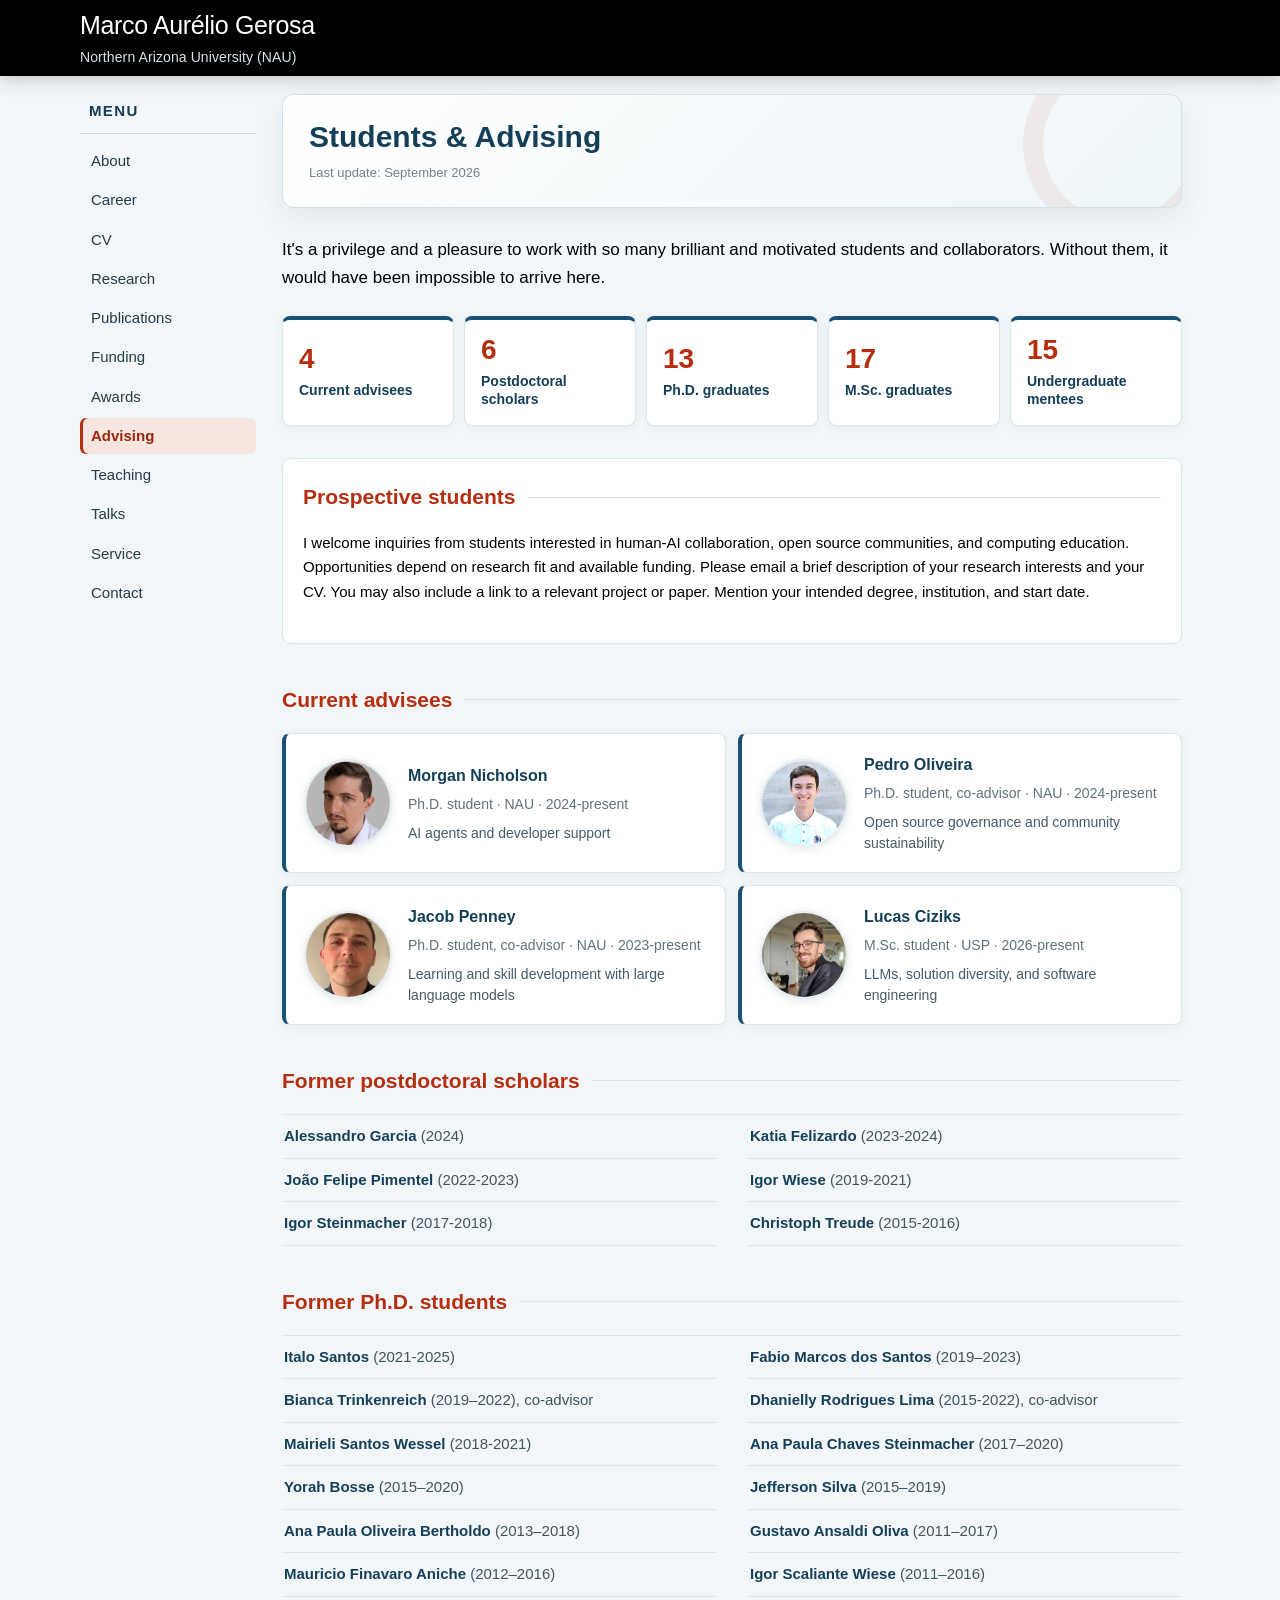
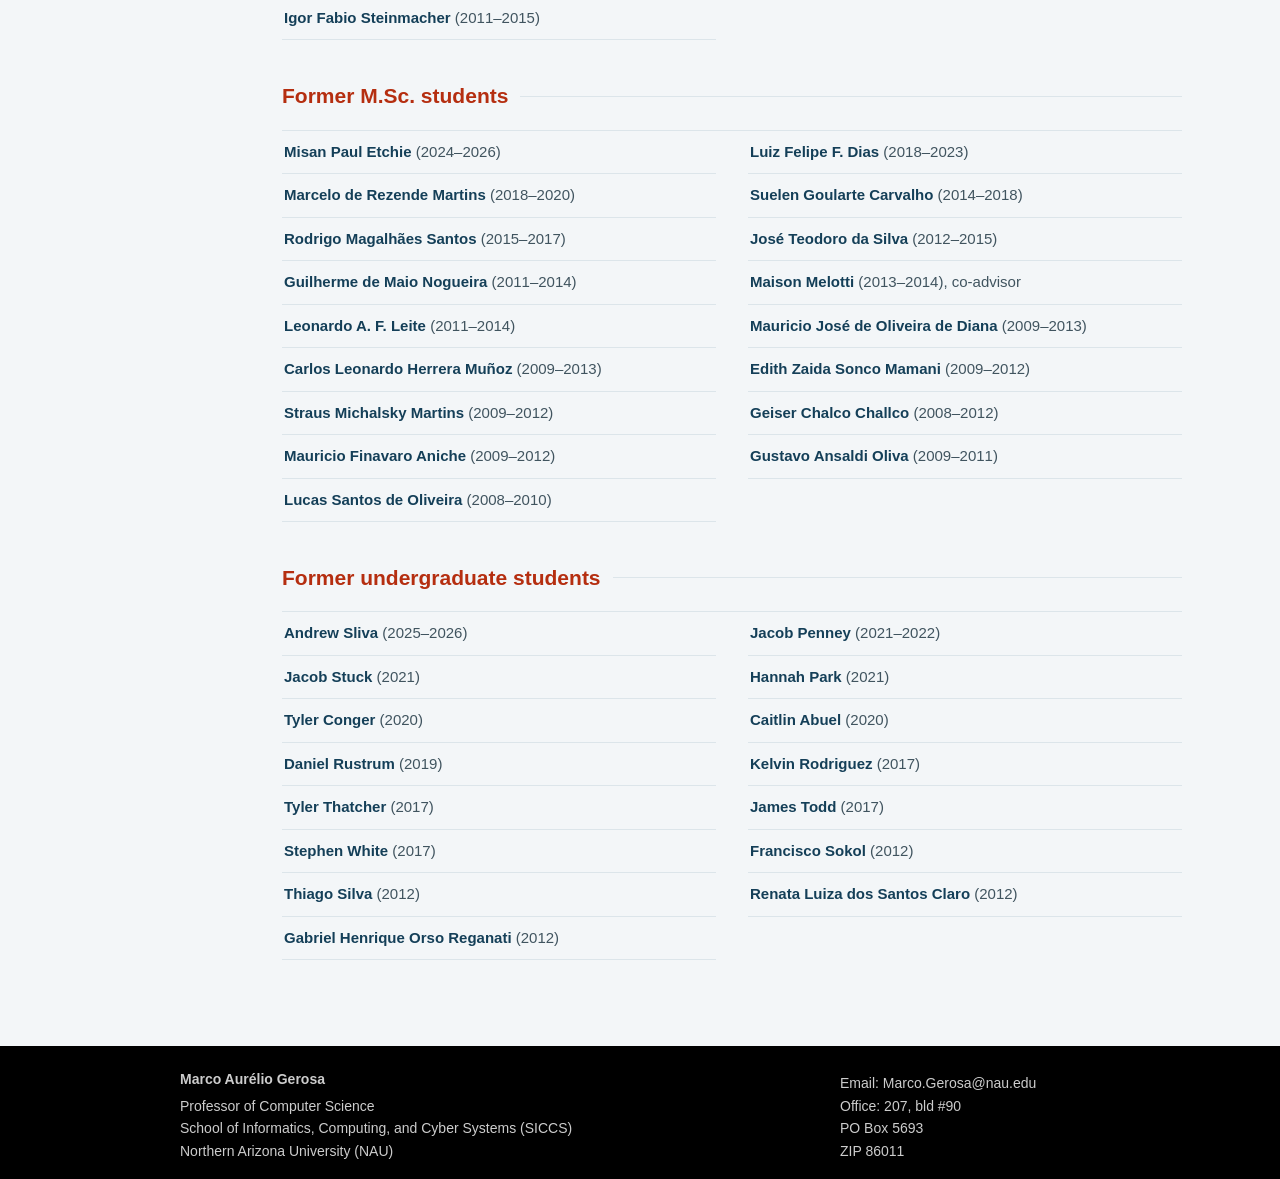
==== commit 1aa53118: "Publish reviewed September 2026 website updates" ====
--- a/advising.html
+++ b/advising.html
@@ -16,14 +16,14 @@
 	<meta property="og:url" content="https://www.marcoagerosa.com/advising.html" />
 	<meta property="og:image" content="https://www.marcoagerosa.com/images/Marco_Gerosa.jpg" />
 	<meta property="og:image:alt" content="Portrait of Marco Aurélio Gerosa" />
-	<meta name="twitter:card" content="summary_large_image" />
+	<meta name="twitter:card" content="summary" />
 	<meta name="twitter:title" content="Students &amp; Advising | Marco Aurélio Gerosa" />
 	<meta name="twitter:description" content="Current and former postdoctoral, Ph.D., master's, and undergraduate researchers." />
 	<meta name="twitter:image" content="https://www.marcoagerosa.com/images/Marco_Gerosa.jpg" />
-	<link href="style.css?v=20260813c" rel="stylesheet" type="text/css" />
-	<script src="scripts/syze.min.js"></script>
-	<script>
-		syze.sizes(480, 600, 768, 1024);
+	<link href="style.css?v=20260911e" rel="stylesheet" type="text/css" />
+	<script src="scripts/syze.min.js"></script>
+	<script>
+		syze.sizes(480, 600, 768, 1024);
 	</script>
 	<!-- Google tag (gtag.js) -->
 	<script async src="https://www.googletagmanager.com/gtag/js?id=G-M0B745E5WX"></script>
@@ -33,16 +33,18 @@
 		gtag('js', new Date());
 		gtag('config', 'G-M0B745E5WX');
 	</script>
-</head>
-
-<body>
-	<div id="wrapper">	
-		<div class="full-width-header">
-			<div class="centralizer-wrap">
+	<script src="scripts/site.js?v=20260911e" defer></script>
+</head>
+
+<body>
+	<a class="skip-link" href="#content">Skip to content</a>
+	<div id="wrapper">
+		<div class="full-width-header">
+			<div class="centralizer-wrap">
 				<div id="topbar">
 					<div id="sitename">
-						<div id="top-esq"> 
-							<a href="index.html">Marco Aurélio Gerosa
+						<div id="top-esq">
+							<a href="/">Marco Aurélio Gerosa
 							<br/>
 							<span class="subtitle">Northern Arizona University (NAU)</span></a>
 						</div>
@@ -53,35 +55,38 @@
 				</div>
 			</div>
 		</div>
-
-		<div class="centralizer-wrap">
-			<div id="sidebar">
-				<ul id="menu">
-					<li>
-						<h2>Menu</h2>
-					</li>
-					<li>
-						<ul>
-						<li><a href="index.html">About</a></li>
+
+		<div class="centralizer-wrap">
+			<div id="sidebar">
+				<nav aria-label="Main navigation">
+				<button class="menu-toggle" type="button" aria-expanded="true" aria-controls="menu" hidden>Menu <span aria-hidden="true">☰</span></button>
+				<ul id="menu">
+					<li>
+						<span class="menu-heading">Menu</span>
+					</li>
+					<li>
+						<ul>
+						<li><a href="/">About</a></li>
 						<li><a href="career.html">Career</a></li>
 						<li><a href="cv.html">CV</a></li>
 						<li><a href="research.html">Research</a></li>
-						<li><a href="publications.html">Publications</a></li>
-						<li><a href="funding.html">Funding</a></li>
-						<li><a href="awards.html">Awards</a></li>
-						<li class="selected"><a href="advising.html">Advising</a></li>
-						<li><a href="teaching.html">Teaching</a></li>
+						<li><a href="publications.html">Publications</a></li>
+						<li><a href="funding.html">Funding</a></li>
+						<li><a href="awards.html">Awards</a></li>
+						<li class="selected"><a aria-current="page" href="advising.html">Advising</a></li>
+						<li><a href="teaching.html">Teaching</a></li>
 						<li><a href="talks.html">Talks</a></li>
 						<!-- <li><a href="software.html">Software</a></li> -->
 						<li><a href="service.html">Service</a></li>
 						<!-- <li><a href="miscellaneous.html">Miscellaneous</a></li> -->
 						<li><a href="contact.html">Contact</a></li>
-						</ul>
-					</li>
-				</ul>
-				<br/>
-				<!--<div id="sidehighlight"> 
-					<a href="http://www.wikicfp.com/cfp/servlet/event.showcfp?eventid=35917" target="_new"><img src="images/JISA.jpg" style="width: 107px; height: 142px"/><br/>
+						</ul>
+					</li>
+				</ul>
+				</nav>
+				<br/>
+				<!--<div id="sidehighlight">
+					<a href="http://www.wikicfp.com/cfp/servlet/event.showcfp?eventid=35917" target="_new"><img src="images/JISA.jpg" style="width: 107px; height: 142px"/><br/>
 					CFP: Special Issue on "Software Engineering from a Social Network Perspective". Deadline <div id="sidehighlight2">Oct 15.</div></a>
 				</div>-->
 				<div id="news"> <!-- Replace all in every page -->
@@ -91,15 +96,17 @@
 					<br><br>
 					<p><b>Dez/2015</b> - I have been invited to the PC of ACM CSCW 2017
 				--></div>
-
-			</div>
-
-			<div id="content">
+
+			</div>
+
+			<main id="content" tabindex="-1">
 				<div class="advising-page">
 					<header class="page-hero">
-						<h2>Students &amp; Advising</h2>
-						<div class="page-updated">Last update: August 2026</div>
+						<h1 class="page-title">Students &amp; Advising</h1>
+						<div class="page-updated">Last update: September 2026</div>
 					</header>
+
+					<p class="advising-acknowledgment">It's a privilege and a pleasure to work with so many brilliant and motivated students and collaborators. Without them, it would have been impossible to arrive here.</p>
 
 					<section class="advising-summary" aria-label="Advising summary">
 						<a class="advising-summary-card" href="#current-advisees"><strong>4</strong><span>Current advisees</span></a>
@@ -109,24 +116,30 @@
 						<a class="advising-summary-card" href="#undergraduate-mentees"><strong>15</strong><span>Undergraduate mentees</span></a>
 					</section>
 
+
+					<section class="advising-section advising-prospective" id="prospective-students" aria-labelledby="prospective-students-heading">
+						<h2 id="prospective-students-heading">Prospective students</h2>
+						<p>I welcome inquiries from students interested in human-AI collaboration, open source communities, and computing education. Opportunities depend on research fit and available funding. Please email a brief description of your research interests and your CV. You may also include a link to a relevant project or paper. Mention your intended degree, institution, and start date.</p>
+					</section>
+
 					<section class="advising-section advising-current" id="current-advisees">
 					<h2>Current advisees</h2>
 					<ul id="lista" class="advising-current-grid">
 						<li>
 							<img class="advising-current-photo" src="images/students/morgan-nicholson.jpg" alt="Morgan Nicholson" width="88" height="88" decoding="async" />
-							<div class="advising-current-person"><strong>Morgan Nicholson</strong><span>Ph.D. student · NAU · 2024-present</span></div>
+							<div class="advising-current-person"><strong><a href="https://reshapelab.site/people/morgan-nicholson.html">Morgan Nicholson</a></strong><span>Ph.D. student · NAU · 2024-present</span><p class="advising-research-focus">AI agents and developer support</p></div>
 						</li>
 						<li>
 							<img class="advising-current-photo" src="images/students/pedro-oliveira.jpg" alt="Pedro Oliveira" width="88" height="88" decoding="async" />
-							<div class="advising-current-person"><strong>Pedro Oliveira</strong><span>Ph.D. student, co-advisor · NAU · 2024-present</span></div>
+							<div class="advising-current-person"><strong><a href="https://reshapelab.site/people/pedro-oliveira.html">Pedro Oliveira</a></strong><span>Ph.D. student, co-advisor · NAU · 2024-present</span><p class="advising-research-focus">Open source governance and community sustainability</p></div>
 						</li>
 						<li>
 							<img class="advising-current-photo advising-current-photo-jacob" src="images/students/jacob-penney-headshot.jpg" alt="Jacob Penney" width="88" height="88" loading="lazy" decoding="async" />
-							<div class="advising-current-person"><strong>Jacob Penney</strong><span>Ph.D. student, co-advisor · NAU · 2023-present</span></div>
+							<div class="advising-current-person"><strong><a href="https://reshapelab.site/people/jacob-penney.html">Jacob Penney</a></strong><span>Ph.D. student, co-advisor · NAU · 2023-present</span><p class="advising-research-focus">Learning and skill development with large language models</p></div>
 						</li>
 						<li>
 							<img class="advising-current-photo" src="images/students/lucas-ciziks.jpg" alt="Lucas Ciziks" width="88" height="88" loading="lazy" decoding="async" />
-							<div class="advising-current-person"><strong>Lucas Ciziks</strong><span>M.Sc. student · USP · 2026-present</span></div>
+							<div class="advising-current-person"><strong><a href="https://br.linkedin.com/in/lucas-ciziks-a81334150/pt">Lucas Ciziks</a></strong><span>M.Sc. student · USP · 2026-present</span><p class="advising-research-focus">LLMs, solution diversity, and software engineering</p></div>
 						</li>
 					</ul>
 					</section>
@@ -184,7 +197,7 @@
 					<li><strong>Luiz Felipe F. Dias</strong> (2018–2023)</li>
 					<li><strong>Marcelo de Rezende Martins</strong> (2018–2020)</li>
 					<li><strong>Suelen Goularte Carvalho</strong> (2014–2018)</li>
-					<li><strong>Rodrigo Magalhaes dos Santos</strong> (2014–2017)</li>
+					<li><strong>Rodrigo Magalhães Santos</strong> (2015–2017)</li>
 					<li><strong>José Teodoro da Silva</strong> (2012–2015)</li>
 					<li><strong>Guilherme de Maio Nogueira</strong> (2011–2014) <!-- - <a ref="http://www.teses.usp.br/teses/disponiveis/45/45134/tde-03062015-214359/publico/dissertation.pdf">Dissertation</a>--></li>
 					<li><strong>Maison Melotti</strong> (2013–2014), co-advisor</li>
@@ -204,7 +217,7 @@
 					<h2>Former undergraduate students</h2>
 					<ul class="advising-alumni-list">
 					<li><strong>Andrew Sliva</strong> (2025–2026)</li>
-					<li><strong>Jacob Penney</strong> (2021)</li>
+					<li><strong>Jacob Penney</strong> (2021–2022)</li>
 					<li><strong>Jacob Stuck</strong> (2021)</li>
 					<li><strong>Hannah Park</strong> (2021)</li>
 					<li><strong>Tyler Conger</strong> (2020)</li>
@@ -221,19 +234,19 @@
 					</ul>
 					</section>
 				</div>
-					
-
-			</div>
-			<div class="clear"></div>
-		</div>
-
-		<div id="push"></div> <!-- needed for footer -->
-	</div> <!-- close main wrapper -->
-
-	<div id="footer">
-		<div class="centralizer-wrap">
-			<div id="clustrmaps-widget"></div>
-			<div class="footerbox address">
+
+
+			</main>
+			<div class="clear"></div>
+		</div>
+
+		<div id="push"></div> <!-- needed for footer -->
+	</div> <!-- close main wrapper -->
+
+	<footer id="footer">
+		<div class="centralizer-wrap">
+			<div id="clustrmaps-widget"></div>
+			<div class="footerbox address">
 				<b>Marco Aurélio Gerosa</b>
 				<ul>
 					<li>Professor of Computer Science</li>
@@ -266,14 +279,14 @@
  			<!--<div class="footerbox somenumbers">
 				<b>Some numbers:</b> <small>(07/2017)</small><br/>
 				<a href="https://scholar.google.com/citations?user=kjtuhEQAAAAJ" target="_new">H-index: 60 (Google Scholar)</a><br/>
-				<a href="publications.html">Published works: 335</a><br/>
+				<a href="publications.html">Published works: 342</a><br/>
 				<a href="advising.html">Ph.D. graduates: 13</a><br/>
 				<a href="career.html#somenumbers">More...</a><br/>
 			</div>-->
-				<!--<script type="text/javascript">var _clustrmaps = {'url' : 'http://www.ime.usp.br/~gerosa', 'user' : 1132202, 'server' : '2', 'id' : 'clustrmaps-widget', 'version' : 1, 'date' : '2014-02-13', 'lang' : 'en', 'corners' : 'square' };(function (){ var s = document.createElement('script'); s.type = 'text/javascript'; s.async = true; s.src = 'http://www2.clustrmaps.com/counter/map.js'; var x = document.getElementsByTagName('script')[0]; x.parentNode.insertBefore(s, x);})();</script><noscript><a href="http://www2.clustrmaps.com/user/5de1146aa"><img src="http://www2.clustrmaps.com/stats/maps-no_clusters/www.ime.usp.br-~gerosa-thumb.jpg" alt="Locations of visitors to this page" /></a></noscript>-->
-			<div class="clear"></div>
-		</div>
-	</div>
-
-</body>
-</html>
+				<!--<script type="text/javascript">var _clustrmaps = {'url' : 'http://www.ime.usp.br/~gerosa', 'user' : 1132202, 'server' : '2', 'id' : 'clustrmaps-widget', 'version' : 1, 'date' : '2014-02-13', 'lang' : 'en', 'corners' : 'square' };(function (){ var s = document.createElement('script'); s.type = 'text/javascript'; s.async = true; s.src = 'http://www2.clustrmaps.com/counter/map.js'; var x = document.getElementsByTagName('script')[0]; x.parentNode.insertBefore(s, x);})();</script><noscript><a href="http://www2.clustrmaps.com/user/5de1146aa"><img src="http://www2.clustrmaps.com/stats/maps-no_clusters/www.ime.usp.br-~gerosa-thumb.jpg" alt="Locations of visitors to this page" /></a></noscript>-->
+			<div class="clear"></div>
+		</div>
+	</footer>
+
+</body>
+</html>
--- a/style.css
+++ b/style.css
@@ -1,38 +1,38 @@
-@charset "utf-8";
-* {	
-	margin: 0px; 
-	padding: 0px;
-	box-sizing: border-box;
-	-moz-box-sizing: border-box;
-}
-
-/*** Social icon font ****/
-@font-face {
-    font-family: 'Mono Social Icons Font';
-    src: url('fonts/MonoSocialIconsFont-1.10.eot');
-    src: url('fonts/MonoSocialIconsFont-1.10.eot?#iefix') format('embedded-opentype'),
-         url('fonts/MonoSocialIconsFont-1.10.woff') format('woff'),
-         url('fonts/MonoSocialIconsFont-1.10.ttf') format('truetype'),
-         url('fonts/MonoSocialIconsFont-1.10.svg#MonoSocialIconsFont') format('svg');
-    src: url('fonts/MonoSocialIconsFont-1.10.ttf') format('truetype');
-    font-weight: normal;
-    font-style: normal;
-}
-
-.symbol {
-    font-family: 'Mono Social Icons Font';
-    -webkit-text-rendering: optimizeLegibility;
-    -moz-text-rendering: optimizeLegibility;
-    -ms-text-rendering: optimizeLegibility;
-    -o-text-rendering: optimizeLegibility;
-    text-rendering: optimizeLegibility;
-    -webkit-font-smoothing: antialiased;
-    -moz-font-smoothing: antialiased;
-    -ms-font-smoothing: antialiased;
-    -o-font-smoothing: antialiased;
-    font-smoothing: antialiased;
-}
-
+@charset "utf-8";
+* {
+	margin: 0px;
+	padding: 0px;
+	box-sizing: border-box;
+	-moz-box-sizing: border-box;
+}
+
+/*** Social icon font ****/
+@font-face {
+    font-family: 'Mono Social Icons Font';
+    src: url('fonts/MonoSocialIconsFont-1.10.eot');
+    src: url('fonts/MonoSocialIconsFont-1.10.eot?#iefix') format('embedded-opentype'),
+         url('fonts/MonoSocialIconsFont-1.10.woff') format('woff'),
+         url('fonts/MonoSocialIconsFont-1.10.ttf') format('truetype'),
+         url('fonts/MonoSocialIconsFont-1.10.svg#MonoSocialIconsFont') format('svg');
+    src: url('fonts/MonoSocialIconsFont-1.10.ttf') format('truetype');
+    font-weight: normal;
+    font-style: normal;
+}
+
+.symbol {
+    font-family: 'Mono Social Icons Font';
+    -webkit-text-rendering: optimizeLegibility;
+    -moz-text-rendering: optimizeLegibility;
+    -ms-text-rendering: optimizeLegibility;
+    -o-text-rendering: optimizeLegibility;
+    text-rendering: optimizeLegibility;
+    -webkit-font-smoothing: antialiased;
+    -moz-font-smoothing: antialiased;
+    -ms-font-smoothing: antialiased;
+    -o-font-smoothing: antialiased;
+    font-smoothing: antialiased;
+}
+
 .social-icons a {
 	text-decoration: none;
 	color: #ccc;
@@ -52,595 +52,595 @@
 	font: bold 18px/1 Arial, Helvetica, sans-serif;
 	vertical-align: top;
 }
-
-a .symbol {
-	color: #ccc;
-	font-size: 32px;
-}
-
-/*******************************************/
-
-/*** Keeps the footer at bottom of page! */
-html, body {
-	height: 100%;
-}
-#wrapper {
-	min-height: 100%;
-	height: auto !important;
-	height: 100%;
-	margin: 0 auto -130px; /* the bottom margin is the negative value of the footer's height */
-	overflow: hidden;
-}
-#push {
-	height: 130px; /* .push must be the same height as .footer */
-}
-/***************************************/
-
-.clear {
-	clear:both;
-}
-.clearleft {
-	display:block; 
-	clear:left;
-}
-.clearright{
-	display:block;
-	clear:right;
-}
-.hide {
-	display:none;
-}
-
-a {
-	color:#B32C0E;
-	text-decoration: none;
-}
-a:hover {
-	color:#000000;
-	text-decoration: underline;
-}
-
-
-h1, h2, h3, h4, h5 {
-	color:#B32C0E;
-	font-weight:bold;
-	font-family: Arial, Helvetica, sans-serif;
-}
-
-.centralizer-wrap{
-	padding: 0 10px;
-	width: 1024px;
-	margin:0px auto 15px auto;
-	font-family:Verdana, Arial, Helvetica, sans-serif;
-	color:#000000; /* texto principal */
-}
-
-#lista {
-	padding: 0 15px;
-}
-
-#lista li {
-	padding: 3px;
-}
-
-#lista2 {
-	padding-left: 15px;
-	padding-right: 15px;
-	padding-bottom: 0px;
-	padding-top: 0px;
-	margin-top: -10px;
-}
-
-#lista2 li {
-	padding: 4px;
-	line-height: 20px;
-}
-
-#lista3 {
-	padding: 0 15px;
-}
-
-#lista3 li {
-	padding: 6px;
-}
-
-
-/*Top bar*/
-.full-width-header {
-	background: black;
-}
-#topbar{
-	height:80px;
-	margin-bottom: 20px;
-}
-
-#sitename {
-	height: 78px;
-}
-
-#sitename .subtitle {
-	font-size: 18px;
-}
-
-#top-esq a {
-	text-decoration :none;
-	font-size:24px;
-	color:#FFFFFF;
-	display: inline-block;
-    margin-top: 13px;
-	float: left;
-}
-
-#top-dir {
-	float: right;
-	margin-top: 15px;
-}
-
-/*Content*/
-#content {
-	width: 82%;
-	float: left;
-	padding:5px;
-	margin-left: 20px;
-}
-
-#content p {
-	line-height:22px;
-	margin:10px 0px 22px 0px;
-}
-
-#publication {
-	font-size:13px;
-	line-height:17px;
-	margin:4px 0px 2px 0px;
-}
-
-#publication a {
-	color: #000000;
-	font-style: italic;
-}
-
-
-#content blockquote {
-	background:#efefef;
-	display:block; 
-	margin:5px;
-	font:Georgia, "Times New Roman", Times, serif; 
-	font-style:italic;
-}
-
-#content h1 {
-	font-size:24px;
-	color: #F2F7F3;
-}
-
-#content h2 {
-	font-size:18px;
-	padding-bottom: 3px;
-	border-bottom: 1px solid #B52E10;
-}
-#content h3 {
-	font-size:16px;
-	padding-top: 10px;
-}
-#content h4 {
-	font-size:14px;}
-#content h5 {
-	font-size:12px;}
-
-#content #content ol {
-	margin:10px 10px 10px 25px;}
-#content #content ol li {
-	padding:5px 5px 5px 20px;}
-#content #content ul li {
-	display:block; 
-	padding:0px; 
-	border-bottom: dashed 1px #D6E4A7;}
-
-/* Minha foto*/
-#minhafoto {
-	float: right; 
-	padding-top:0px;
-	padding-bottom:10px;
-	padding-right:0px;
-	padding-left:25px;
-	background: white;
-	width:188px;
-	max-width:188px;
-}
-
-#box-old {
-	border:2px solid #a1a1a1;
-	padding:10px 20px; 
-	background:#E6E6E6;
-	/*width:300px;*/
-	border-radius:25px;
-}
-
-#temp-box {
-	display: inline-block;
-	font-size: 13px;
-	line-height: 26px;
-	font: normal normal normal 12px/18px 'Helvetica Neue',Arial,sans-serif;
-	color: #333;
-	cursor: pointer;
-	padding-bottom: 30px;
-}
-
-#temp-box a {
-	color: black;
-}
-
-#box {
-	max-width: 100%;
-	display: inline-block;
-	vertical-align: top;
-	zoom: 1;
-	/*white-space: nowrap;*/
-	text-align: left;
-	visibility: visible;
-	font-size: 13px;
-	line-height: 26px;
-	font: normal normal normal 11px/18px 'Helvetica Neue',Arial,sans-serif;
-	color: #333;
-}
-
-.box-url {
-	height: 28px;
-	border-radius: 4px;
-	box-sizing: border-box;
-	max-width: 100%;
-	position: relative;
-	background-color: #eee;
-	background-image: linear-gradient(#fff,#dedede);
-	border: #ccc solid 1px;
-	color: #333;
-	font-weight: bold;
-	text-shadow: 0 1px 0 rgba(255,255,255,.5);
-	cursor: pointer;
-	overflow: hidden;
-	display: inline-block;
-	vertical-align: top;
-	zoom: 1;
-	outline: none;
-	text-decoration: none;
-}
-
-
-#box-image {
-	background-position: -24px 0;
-	/*width: 21px;*/
-	height: 16px;
-	left: 4px;
-	margin-top: -6px;
-	position: absolute;
-	top: 50%;
-	/*background: transparent url(/widgets/images/btn.27237bab4db188ca749164efd38861b0.png) 0 0 no-repeat;
-	background-image: url([data-uri]…+iQ5eYRUuv0EJCOZhAtVrtaldXl2dkZGTbC5tIuMa+L2z+BexZXK+OBaruAAAAAElFTkSuQmCC);
-	*/
-	font-style: italic;
-}
-
-#box-label {
-	padding: 0 7px 0 29px;
-	white-space: nowrap;
-	display: inline-block;
-	vertical-align: top;
-}
-
-
-
-/*Sidebar*/
-#sidebar {
-	margin: 0;
-	width: 15%;
-	float: left;
-}
-
-#sidebar img {
-	width: 100%;
-	height: auto;
-}
-
-#sidehighlight {
-	color: #555555; 
-	font-size: 12px;
-}
-
-#sidehighlight img {
-	display: block; margin-left: auto; margin-right: auto; /* Centralizar */
-}
-
-#sidehighlight a {
-	color: #555555; 
-}
-
-#sidehighlight2 {
-	color: black;
-	font-weight:bold;
-	white-space:nowrap;
-}
-
-
-
-/*Sidemenu*/
-#menu {
-	list-style:none;
-}
-#menu li ul {list-style:none;}
-#menu li ul li {
-	display:block; 
-	height:25px; 
-	border-bottom:solid 1px #efefef;
-}
-
-#menu li ul a, #menu li ul a:visited, #menu li ul a:active {
-	display:block; 
-	height:20px; 
-	padding:5px 5px 0px 5px; 
-	text-decoration:none; 
-	color:#000000;}
-
-#menu li.selected a, #menu li.selected a:visited {
-	color:#B32C0E;
-	font-weight:bold;
-}
-
-#menu li ul a:hover {
-	background:#F8F9F2;
-	color:#B32C0E;
-	font-weight:bold;
-}
-
-#menu h2 {
-	display:block;
-	border-bottom:solid 1px #D2E6CA;
-	padding:5px;
-	margin:10px 0px 0px 0px;
-	font-family: Arial, Helvetica, sans-serif;
-	font-size:18px;
-	color:#B32C0E;
-	font-weight:bold;
-}
-
-/*footer*/
-#footer {
-	box-sizing: border-box;
-	-moz-box-sizing: border-box;
-	height: 130px;
-	padding:10px;
-	color:#FFFFFF;
-	text-align: center;
-	background: #333333;
-	font-family: Verdana, Arial, Helvetica, sans-serif;
-	font-size: 10px;
-}
-
-.footerbox {
-	float:left; 
-	color:#CCCCCC; 
-	text-align:left; 
-	width: 25%; /*21%*/
-	font-size: 12px;
-}
-
-/*.footerbox.social-icons {
-	width: 18%;
-	margin-right: 3%;
-}*/
-
-.footerbox a {
-	color:#CCCCCC; 
-	text-decoration:none;
-}
-
-.footerbox a:hover {
-	color:#B32C0E;
-	text-decoration:none;
-}
-
-
-#clustrmaps-widget {
-	float: right;
-}
-
-.footerbox ul {
-	margin: 0;
-	padding: 0;
-	list-style: none;
-}
-
-
-.lt1024.gt600 .footerbox {
-	width: 20%; /*18%*/
-}
-.lt1024.gt600 .footerbox.contact {
-	width: 20%;
-}
-.lt1024.gt600 .footerbox.social-icons {
-	width: 20%;
-}
-.lt1024.gt600 .footerbox.somenumbers {
-	width: 20%;
-}
-.lt1024 .centralizer-wrap{
-	width: 100%;
-}
-.lt768 #wrapper {
-	margin: 0 auto -200px;
-}
-.lt768 #push {
-	height: 200px;
-}
-.lt768 #footer {
-	height: 200px;	
-}
-.lt768 .footerbox {
-	width: 100%;
-	display: block;
-	float: none;
-	clear: both;
-}
-.lt768 .address ul li {
-	float: left;
-	list-style: square inside;
-	margin-right: 5px;
-}
-.lt768 .address ul li:first-of-type {
-	list-style: none;
-}
-.lt768 .footerbox.social-icons {
-	padding-top: 10px;
-}
-.lt768 .footerbox.social-icons br {
-	display: none;
-}
-.lt768 #clustrmaps-widget {
-	display: none;
-}
-
-.lt768 #wrapper {
-	margin: 0 auto -250px;
-}
-.lt768 #push {
-	height: 250px;
-}
-.lt768 #footer {
-	height: 250px;	
-}
-.is480 .footerbox.social-icons br {
-	display: block;
-}
-
-/*-----------------------*/
-
-#box2 { 
-	width: 100px; height: 80px; 
-	box-shadow: 5px 5px 5px #666;
-	-moz-box-shadow: 5px 5px 5px #666;
-	-webkit-box-shadow: 5px 5px 5px #666;
-	margin: 15px 0;
-	background: #eee;
-
-	cursor: pointer;
-	padding-bottom: 30px;
-	margin-right: 1em;
-
-	display: inline-block;
-	vertical-align: top;
-
-}
-
-#box2:hover, #box2:active {
-	background: #ccc;
-}
-
-#box2-text {
-	text-align: center;
-	color: black;
-	font-size: 13px;
-	font-family: Verdana, Arial, Helvetica, sans-serif;
-
-	display:table-cell;
-	vertical-align:middle;
-	height: 30px;
-	width: 100px;
-	margin-left:auto;
-	margin-right:auto;
-}
-
-#box2-img {
-	display:inline-block;
-	vertical-align:middle;
-	height: 45px;
-	width: 100px;
-}
-
-#box2-img img {
-	max-height: 45px;
-	max-width: 90px;
-    margin-left: auto;
-    margin-right: auto;
-	display: block;
-	margin-top: 5px;
-	margin-bottom: 2px;
-}
-
-/*-----*/
-
-#box3 { 
-	max-width: 80px; 
-	max-height: 60px; 
-	margin-top: 15px;
-	margin-left: 0;
-	margin-left: 0;
-	margin-right: 0;
-	margin-bottom: 10px;
-
-	cursor: pointer;
-	padding-bottom: 20px;
-	margin-right: 0.5em;
-
-	display: inline-block;
-	vertical-align: top;
-	text-align: center;	
-}
-
-#box3:hover, #box3:active {
-	background: #ccc;
-}
-
-#box3-text {
-	color: black;
-	font-size: 11px;
-	font-family: Verdana, Arial, Helvetica, sans-serif;
-	width: auto;
-
-	display:table-cell;
-	vertical-align:middle;
-	height: 25px;
-	text-align: center;
-	margin-left:auto;
-	margin-right:auto;
-}
-
-#box3-img {
-	display:block;
-	vertical-align:middle;
-	min-height: 32px;
-	width: 100%;
-
-	font-family: Arial Black, Verdana, Helvetica, sans-serif;
-	color:black;
-	font-size: 13px;
-	margin: 0 auto;
-	text-align: center;
-	margin-left:auto;
-	margin-right:auto;
-}
-
-#box3-img img {
-	max-height: 30px;
-	max-width: 70px;
-	margin-top: 5px;
-	margin-bottom: 2px;
-	filter: url("data:image/svg+xml;utf8,<svg xmlns=\'http://www.w3.org/2000/svg\'><filter id=\'grayscale\'><feColorMatrix type=\'matrix\' values=\'0.3333 0.3333 0.3333 0 0 0.3333 0.3333 0.3333 0 0 0.3333 0.3333 0.3333 0 0 0 0 0 1 0\'/></filter></svg>#grayscale"); /* Firefox 10+, Firefox on Android */
-    filter: gray; /* IE6-9 */
-    -webkit-filter: grayscale(100%); 
-}
-
-/*-----------------------*/
-
-#researchinterestes {
-	text-align: left;
-	font-size: 12px;
-	border:2px solid;
-	border-radius:25px;
-	border-color:gray;
-	padding: 7px;
-	width: 188px;
-}
-
+
+a .symbol {
+	color: #ccc;
+	font-size: 32px;
+}
+
+/*******************************************/
+
+/*** Keeps the footer at bottom of page! */
+html, body {
+	height: 100%;
+}
+#wrapper {
+	min-height: 100%;
+	height: auto !important;
+	height: 100%;
+	margin: 0 auto -130px; /* the bottom margin is the negative value of the footer's height */
+	overflow: hidden;
+}
+#push {
+	height: 130px; /* .push must be the same height as .footer */
+}
+/***************************************/
+
+.clear {
+	clear:both;
+}
+.clearleft {
+	display:block;
+	clear:left;
+}
+.clearright{
+	display:block;
+	clear:right;
+}
+.hide {
+	display:none;
+}
+
+a {
+	color:#B32C0E;
+	text-decoration: none;
+}
+a:hover {
+	color:#000000;
+	text-decoration: underline;
+}
+
+
+h1, h2, h3, h4, h5 {
+	color:#B32C0E;
+	font-weight:bold;
+	font-family: Arial, Helvetica, sans-serif;
+}
+
+.centralizer-wrap{
+	padding: 0 10px;
+	width: 1024px;
+	margin:0px auto 15px auto;
+	font-family:Verdana, Arial, Helvetica, sans-serif;
+	color:#000000; /* texto principal */
+}
+
+#lista {
+	padding: 0 15px;
+}
+
+#lista li {
+	padding: 3px;
+}
+
+#lista2 {
+	padding-left: 15px;
+	padding-right: 15px;
+	padding-bottom: 0px;
+	padding-top: 0px;
+	margin-top: -10px;
+}
+
+#lista2 li {
+	padding: 4px;
+	line-height: 20px;
+}
+
+#lista3 {
+	padding: 0 15px;
+}
+
+#lista3 li {
+	padding: 6px;
+}
+
+
+/*Top bar*/
+.full-width-header {
+	background: black;
+}
+#topbar{
+	height:80px;
+	margin-bottom: 20px;
+}
+
+#sitename {
+	height: 78px;
+}
+
+#sitename .subtitle {
+	font-size: 18px;
+}
+
+#top-esq a {
+	text-decoration :none;
+	font-size:24px;
+	color:#FFFFFF;
+	display: inline-block;
+    margin-top: 13px;
+	float: left;
+}
+
+#top-dir {
+	float: right;
+	margin-top: 15px;
+}
+
+/*Content*/
+#content {
+	width: 82%;
+	float: left;
+	padding:5px;
+	margin-left: 20px;
+}
+
+#content p {
+	line-height:22px;
+	margin:10px 0px 22px 0px;
+}
+
+#publication {
+	font-size:13px;
+	line-height:17px;
+	margin:4px 0px 2px 0px;
+}
+
+#publication a {
+	color: #000000;
+	font-style: italic;
+}
+
+
+#content blockquote {
+	background:#efefef;
+	display:block;
+	margin:5px;
+	font:Georgia, "Times New Roman", Times, serif;
+	font-style:italic;
+}
+
+#content h1 {
+	font-size:24px;
+	color: #F2F7F3;
+}
+
+#content h2 {
+	font-size:18px;
+	padding-bottom: 3px;
+	border-bottom: 1px solid #B52E10;
+}
+#content h3 {
+	font-size:16px;
+	padding-top: 10px;
+}
+#content h4 {
+	font-size:14px;}
+#content h5 {
+	font-size:12px;}
+
+#content #content ol {
+	margin:10px 10px 10px 25px;}
+#content #content ol li {
+	padding:5px 5px 5px 20px;}
+#content #content ul li {
+	display:block;
+	padding:0px;
+	border-bottom: dashed 1px #D6E4A7;}
+
+/* Minha foto*/
+#minhafoto {
+	float: right;
+	padding-top:0px;
+	padding-bottom:10px;
+	padding-right:0px;
+	padding-left:25px;
+	background: white;
+	width:188px;
+	max-width:188px;
+}
+
+#box-old {
+	border:2px solid #a1a1a1;
+	padding:10px 20px;
+	background:#E6E6E6;
+	/*width:300px;*/
+	border-radius:25px;
+}
+
+#temp-box {
+	display: inline-block;
+	font-size: 13px;
+	line-height: 26px;
+	font: normal normal normal 12px/18px 'Helvetica Neue',Arial,sans-serif;
+	color: #333;
+	cursor: pointer;
+	padding-bottom: 30px;
+}
+
+#temp-box a {
+	color: black;
+}
+
+#box {
+	max-width: 100%;
+	display: inline-block;
+	vertical-align: top;
+	zoom: 1;
+	/*white-space: nowrap;*/
+	text-align: left;
+	visibility: visible;
+	font-size: 13px;
+	line-height: 26px;
+	font: normal normal normal 11px/18px 'Helvetica Neue',Arial,sans-serif;
+	color: #333;
+}
+
+.box-url {
+	height: 28px;
+	border-radius: 4px;
+	box-sizing: border-box;
+	max-width: 100%;
+	position: relative;
+	background-color: #eee;
+	background-image: linear-gradient(#fff,#dedede);
+	border: #ccc solid 1px;
+	color: #333;
+	font-weight: bold;
+	text-shadow: 0 1px 0 rgba(255,255,255,.5);
+	cursor: pointer;
+	overflow: hidden;
+	display: inline-block;
+	vertical-align: top;
+	zoom: 1;
+	outline: none;
+	text-decoration: none;
+}
+
+
+#box-image {
+	background-position: -24px 0;
+	/*width: 21px;*/
+	height: 16px;
+	left: 4px;
+	margin-top: -6px;
+	position: absolute;
+	top: 50%;
+	/*background: transparent url(/widgets/images/btn.27237bab4db188ca749164efd38861b0.png) 0 0 no-repeat;
+	background-image: url([data-uri]…+iQ5eYRUuv0EJCOZhAtVrtaldXl2dkZGTbC5tIuMa+L2z+BexZXK+OBaruAAAAAElFTkSuQmCC);
+	*/
+	font-style: italic;
+}
+
+#box-label {
+	padding: 0 7px 0 29px;
+	white-space: nowrap;
+	display: inline-block;
+	vertical-align: top;
+}
+
+
+
+/*Sidebar*/
+#sidebar {
+	margin: 0;
+	width: 15%;
+	float: left;
+}
+
+#sidebar img {
+	width: 100%;
+	height: auto;
+}
+
+#sidehighlight {
+	color: #555555;
+	font-size: 12px;
+}
+
+#sidehighlight img {
+	display: block; margin-left: auto; margin-right: auto; /* Centralizar */
+}
+
+#sidehighlight a {
+	color: #555555;
+}
+
+#sidehighlight2 {
+	color: black;
+	font-weight:bold;
+	white-space:nowrap;
+}
+
+
+
+/*Sidemenu*/
+#menu {
+	list-style:none;
+}
+#menu li ul {list-style:none;}
+#menu li ul li {
+	display:block;
+	height:25px;
+	border-bottom:solid 1px #efefef;
+}
+
+#menu li ul a, #menu li ul a:visited, #menu li ul a:active {
+	display:block;
+	height:20px;
+	padding:5px 5px 0px 5px;
+	text-decoration:none;
+	color:#000000;}
+
+#menu li.selected a, #menu li.selected a:visited {
+	color:#B32C0E;
+	font-weight:bold;
+}
+
+#menu li ul a:hover {
+	background:#F8F9F2;
+	color:#B32C0E;
+	font-weight:bold;
+}
+
+#menu .menu-heading {
+	display:block;
+	border-bottom:solid 1px #D2E6CA;
+	padding:5px;
+	margin:10px 0px 0px 0px;
+	font-family: Arial, Helvetica, sans-serif;
+	font-size:18px;
+	color:#B32C0E;
+	font-weight:bold;
+}
+
+/*footer*/
+#footer {
+	box-sizing: border-box;
+	-moz-box-sizing: border-box;
+	height: 130px;
+	padding:10px;
+	color:#FFFFFF;
+	text-align: center;
+	background: #333333;
+	font-family: Verdana, Arial, Helvetica, sans-serif;
+	font-size: 10px;
+}
+
+.footerbox {
+	float:left;
+	color:#CCCCCC;
+	text-align:left;
+	width: 25%; /*21%*/
+	font-size: 12px;
+}
+
+/*.footerbox.social-icons {
+	width: 18%;
+	margin-right: 3%;
+}*/
+
+.footerbox a {
+	color:#CCCCCC;
+	text-decoration:none;
+}
+
+.footerbox a:hover {
+	color:#B32C0E;
+	text-decoration:none;
+}
+
+
+#clustrmaps-widget {
+	float: right;
+}
+
+.footerbox ul {
+	margin: 0;
+	padding: 0;
+	list-style: none;
+}
+
+
+.lt1024.gt600 .footerbox {
+	width: 20%; /*18%*/
+}
+.lt1024.gt600 .footerbox.contact {
+	width: 20%;
+}
+.lt1024.gt600 .footerbox.social-icons {
+	width: 20%;
+}
+.lt1024.gt600 .footerbox.somenumbers {
+	width: 20%;
+}
+.lt1024 .centralizer-wrap{
+	width: 100%;
+}
+.lt768 #wrapper {
+	margin: 0 auto -200px;
+}
+.lt768 #push {
+	height: 200px;
+}
+.lt768 #footer {
+	height: 200px;
+}
+.lt768 .footerbox {
+	width: 100%;
+	display: block;
+	float: none;
+	clear: both;
+}
+.lt768 .address ul li {
+	float: left;
+	list-style: square inside;
+	margin-right: 5px;
+}
+.lt768 .address ul li:first-of-type {
+	list-style: none;
+}
+.lt768 .footerbox.social-icons {
+	padding-top: 10px;
+}
+.lt768 .footerbox.social-icons br {
+	display: none;
+}
+.lt768 #clustrmaps-widget {
+	display: none;
+}
+
+.lt768 #wrapper {
+	margin: 0 auto -250px;
+}
+.lt768 #push {
+	height: 250px;
+}
+.lt768 #footer {
+	height: 250px;
+}
+.is480 .footerbox.social-icons br {
+	display: block;
+}
+
+/*-----------------------*/
+
+#box2 {
+	width: 100px; height: 80px;
+	box-shadow: 5px 5px 5px #666;
+	-moz-box-shadow: 5px 5px 5px #666;
+	-webkit-box-shadow: 5px 5px 5px #666;
+	margin: 15px 0;
+	background: #eee;
+
+	cursor: pointer;
+	padding-bottom: 30px;
+	margin-right: 1em;
+
+	display: inline-block;
+	vertical-align: top;
+
+}
+
+#box2:hover, #box2:active {
+	background: #ccc;
+}
+
+#box2-text {
+	text-align: center;
+	color: black;
+	font-size: 13px;
+	font-family: Verdana, Arial, Helvetica, sans-serif;
+
+	display:table-cell;
+	vertical-align:middle;
+	height: 30px;
+	width: 100px;
+	margin-left:auto;
+	margin-right:auto;
+}
+
+#box2-img {
+	display:inline-block;
+	vertical-align:middle;
+	height: 45px;
+	width: 100px;
+}
+
+#box2-img img {
+	max-height: 45px;
+	max-width: 90px;
+    margin-left: auto;
+    margin-right: auto;
+	display: block;
+	margin-top: 5px;
+	margin-bottom: 2px;
+}
+
+/*-----*/
+
+#box3 {
+	max-width: 80px;
+	max-height: 60px;
+	margin-top: 15px;
+	margin-left: 0;
+	margin-left: 0;
+	margin-right: 0;
+	margin-bottom: 10px;
+
+	cursor: pointer;
+	padding-bottom: 20px;
+	margin-right: 0.5em;
+
+	display: inline-block;
+	vertical-align: top;
+	text-align: center;
+}
+
+#box3:hover, #box3:active {
+	background: #ccc;
+}
+
+#box3-text {
+	color: black;
+	font-size: 11px;
+	font-family: Verdana, Arial, Helvetica, sans-serif;
+	width: auto;
+
+	display:table-cell;
+	vertical-align:middle;
+	height: 25px;
+	text-align: center;
+	margin-left:auto;
+	margin-right:auto;
+}
+
+#box3-img {
+	display:block;
+	vertical-align:middle;
+	min-height: 32px;
+	width: 100%;
+
+	font-family: Arial Black, Verdana, Helvetica, sans-serif;
+	color:black;
+	font-size: 13px;
+	margin: 0 auto;
+	text-align: center;
+	margin-left:auto;
+	margin-right:auto;
+}
+
+#box3-img img {
+	max-height: 30px;
+	max-width: 70px;
+	margin-top: 5px;
+	margin-bottom: 2px;
+	filter: url("data:image/svg+xml;utf8,<svg xmlns=\'http://www.w3.org/2000/svg\'><filter id=\'grayscale\'><feColorMatrix type=\'matrix\' values=\'0.3333 0.3333 0.3333 0 0 0.3333 0.3333 0.3333 0 0 0.3333 0.3333 0.3333 0 0 0 0 0 1 0\'/></filter></svg>#grayscale"); /* Firefox 10+, Firefox on Android */
+    filter: gray; /* IE6-9 */
+    -webkit-filter: grayscale(100%);
+}
+
+/*-----------------------*/
+
+#researchinterestes {
+	text-align: left;
+	font-size: 12px;
+	border:2px solid;
+	border-radius:25px;
+	border-color:gray;
+	padding: 7px;
+	width: 188px;
+}
+
 #researchinterestes li {
 	padding: 4px;
 	line-height: 14px;
@@ -739,21 +739,21 @@
 }
 
 /*-----------------------*/
-
-#news {
-	text-align: left;
-	font-size: 12px;
-	padding: 7px;
-}
-
-#news li {
-	padding: 4px;
-	line-height: 14px;
-	margin-left: 5px;
-}
-
-/*-----------------------*/
-
+
+#news {
+	text-align: left;
+	font-size: 12px;
+	padding: 7px;
+}
+
+#news li {
+	padding: 4px;
+	line-height: 14px;
+	margin-left: 5px;
+}
+
+/*-----------------------*/
+
 #servicehighlights {
 	font-size: 14px;
 }
@@ -1070,12 +1070,14 @@
 }
 
 .is480 .career-section .position {
-	display: block;
+	flex-direction: column;
+	align-items: flex-start;
+	gap: 4px;
 }
 
 .is480 .position-period {
 	display: inline-block;
-	margin-top: 5px;
+	margin-top: 0;
 }
 
 .highlight {
@@ -1312,7 +1314,7 @@
 	padding: 4px 0 30px;
 }
 
-#menu h2 {
+#menu .menu-heading {
 	margin: 0 0 9px;
 	padding: 0 9px 10px;
 	border-color: #cbd8df;
@@ -1746,7 +1748,8 @@
 
 .contact-grid {
 	display: grid;
-	grid-template-columns: 1.5fr 1fr;
+	grid-template-columns: minmax(0, 1.5fr) minmax(0, 1fr);
+	align-items: start;
 	gap: 12px;
 }
 
@@ -1758,10 +1761,17 @@
 }
 
 .contact-card-primary {
-	grid-row: span 2;
-	padding: 26px;
-	background: var(--navy);
-	color: #fff;
+	grid-column: 1 / -1;
+	display: flex;
+	align-items: center;
+	justify-content: space-between;
+	flex-wrap: wrap;
+	gap: 18px;
+	border-left: 3px solid var(--navy);
+}
+
+.contact-email-details {
+	min-width: 0;
 }
 
 #content .contact-card h2 {
@@ -1774,7 +1784,7 @@
 }
 
 #content .contact-card-primary h2 {
-	color: #fff;
+	margin: 5px 0 0;
 	font-size: 20px;
 }
 
@@ -1784,10 +1794,6 @@
 	font-weight: bold;
 	letter-spacing: 1px;
 	text-transform: uppercase;
-}
-
-.contact-card-primary .contact-label {
-	color: #ffc8b9;
 }
 
 .contact-card address {
@@ -2276,9 +2282,6 @@
 		grid-template-columns: 1fr;
 	}
 
-	.contact-card-primary {
-		grid-row: auto;
-	}
 }
 
 @media (max-width: 580px) {
@@ -2549,76 +2552,33 @@
 }
 
 .publication-details {
-	display: flex;
-	flex-wrap: wrap;
+	display: grid;
+	grid-template-columns: auto minmax(0, 1fr);
 	align-items: center;
-	gap: 6px 10px;
+	gap: 6px 12px;
 }
 
 .publication-venue {
-	position: relative;
 	display: inline-block;
+	max-width: 100%;
+	box-sizing: border-box;
 	padding: 3px 8px;
 	border-radius: 11px;
 	background: #e8f0f4;
 	color: #1a5276;
-	cursor: help;
 	font-size: 10px;
 	font-weight: bold;
 	letter-spacing: 0.02em;
-}
-
-.publication-venue[data-tooltip]::after {
-	position: absolute;
-	z-index: 20;
-	bottom: calc(100% + 7px);
-	left: 0;
-	width: max-content;
-	max-width: min(360px, calc(100vw - 48px));
-	padding: 7px 9px;
-	border-radius: 5px;
-	background: #172f3e;
-	box-shadow: 0 4px 12px rgba(18, 54, 74, 0.18);
-	color: #fff;
-	content: attr(data-tooltip);
-	font-size: 12px;
+	white-space: normal;
+	overflow-wrap: anywhere;
+}
+
+.publication-venue-name {
+	min-width: 0;
+	color: #54636c;
+	font-size: 10px;
 	font-weight: normal;
-	letter-spacing: 0;
-	line-height: 1.35;
-	opacity: 0;
-	pointer-events: none;
-	text-align: left;
-	visibility: hidden;
-	white-space: normal;
-}
-
-.publication-venue[data-tooltip]:hover,
-.publication-venue[data-tooltip]:focus-visible {
-	z-index: 21;
-}
-
-.publication-venue[data-tooltip]:hover::after,
-.publication-venue[data-tooltip]:focus-visible::after {
-	opacity: 1;
-	visibility: visible;
-}
-
-.publication-venue[data-tooltip]:focus-visible {
-	outline: 2px solid #B52E10;
-	outline-offset: 2px;
-}
-
-.publication-doi-text {
-	color: #748087;
-	font-size: 10px;
-	text-decoration: none;
-	word-break: break-word;
-}
-
-.publication-doi-text:hover,
-.publication-doi-text:focus {
-	color: #B32C0E;
-	text-decoration: underline;
+	line-height: 1.4;
 }
 
 .publication-actions {
@@ -2685,6 +2645,12 @@
 
 	.publication-actions {
 		margin-top: 9px;
+	}
+
+	.publication-details {
+		grid-template-columns: 1fr;
+		gap: 5px;
+		justify-items: start;
 	}
 
 	.publication-card:hover {
@@ -3904,7 +3870,7 @@
 	}
 
 	.publication-authors,
-	.publication-doi-text {
+	.publication-venue-name {
 		font-size: 11px;
 	}
 
@@ -3941,7 +3907,7 @@
 	line-height: 1.68;
 }
 
-#menu h2 {
+#menu .menu-heading {
 	font-size: 15px;
 }
 
@@ -4104,7 +4070,7 @@
 
 .publication-year-link,
 .publication-venue,
-.publication-doi-text,
+.publication-venue-name,
 .publication-action {
 	font-size: 13px;
 }
@@ -4310,7 +4276,7 @@
 
 .research-approach #lista2 li {
 	display: grid;
-	grid-template-columns: 150px minmax(0, 1fr);
+	grid-template-columns: 190px minmax(0, 1fr);
 	gap: 18px;
 	padding: 13px 2px;
 	border: 0;
@@ -4514,3 +4480,186 @@
 		height: 74px;
 	}
 }
+
+/* Accessible navigation and refreshed overview. */
+.publication-source-list { padding-left: 22px; }
+.publication-source-item { margin: 0 0 16px; line-height: 1.6; }
+[hidden] { display: none !important; }
+.skip-link {
+	position: fixed;
+	top: 8px;
+	left: 12px;
+	z-index: 1000;
+	padding: 10px 16px;
+	border: 2px solid var(--navy);
+	border-radius: 5px;
+	background: #fff;
+	color: var(--navy);
+	transform: translateY(-160%);
+}
+.skip-link:focus { transform: translateY(0); }
+a:focus-visible, button:focus-visible, summary:focus-visible,
+input:focus-visible, textarea:focus-visible {
+	outline: 3px solid #1a5276;
+	outline-offset: 3px;
+}
+main:focus { outline: none; }
+#content h1.page-title {
+	margin: 0 0 8px;
+	padding: 0;
+	border: 0;
+	color: var(--navy);
+	font: bold 30px/1.2 Arial, Helvetica, sans-serif;
+}
+#menu .menu-heading { display: block; }
+.menu-toggle {
+	display: none;
+	align-items: center;
+	justify-content: space-between;
+	width: 100%;
+	min-height: 44px;
+	padding: 10px 14px;
+	border: 1px solid var(--line);
+	border-radius: 7px;
+	background: #fff;
+	color: var(--navy);
+	font: bold 15px Verdana, Arial, sans-serif;
+	cursor: pointer;
+}
+.home-overview {
+	display: grid;
+	grid-template-columns: minmax(0, 1fr) 205px;
+	column-gap: 28px;
+}
+.home-identity { grid-column: 1; grid-row: 1; }
+.home-portrait-group {
+	grid-column: 2;
+	grid-row: 1 / 3;
+	min-width: 0;
+	text-align: center;
+}
+.home-portrait {
+	display: block;
+	width: 170px;
+	max-width: 100%;
+	height: auto;
+	margin: 0 auto;
+	border-radius: 9px;
+}
+.home-introduction { grid-column: 1; min-width: 0; }
+.home-overview .home-research { grid-column: 1 / -1; }
+#content .home-position {
+	margin: 0 0 18px;
+	color: #455b67;
+	font-size: 15px;
+	line-height: 1.5;
+}
+.home-actions { flex-wrap: wrap; }
+.home-portrait-group .home-email {
+	display: inline-flex;
+	align-items: center;
+	justify-content: center;
+	min-height: 44px;
+	max-width: 100%;
+	box-sizing: border-box;
+	margin-top: 8px;
+	padding: 8px 12px;
+	border-radius: 999px;
+	background: #000;
+	color: #fff;
+	font-size: 13px;
+	font-weight: bold;
+	line-height: 1.35;
+	text-decoration: none;
+}
+.home-portrait-group .home-email:hover,
+.home-portrait-group .home-email:focus {
+	background: #333;
+	color: #fff;
+	text-decoration: none;
+}
+.home-overview .home-research-topics { grid-template-columns: 1fr; }
+#content .home-overview .home-research h2 { font-size: 23px; }
+.home-research-topics a { color: var(--blue); }
+.advising-prospective {
+	padding: 20px;
+	border: 1px solid var(--line);
+	border-radius: 9px;
+	background: #fff;
+}
+#content .advising-prospective p { font-size: 15px; }
+.advising-current-person strong a { color: var(--navy); }
+#content .advising-current-grid .advising-research-focus { margin: 8px 0 0; font-size: 14px; line-height: 1.5; color: #455b67; }
+.research-more {
+	margin-top: 14px;
+	padding-top: 12px;
+	border-top: 1px solid var(--line);
+}
+.research-more summary {
+	color: var(--blue);
+	font-size: 14px;
+	font-weight: bold;
+	cursor: pointer;
+}
+.research-more[open] summary { margin-bottom: 8px; }
+button.publication-action {
+	background: #fff;
+	font-family: inherit;
+	cursor: pointer;
+}
+.publication-citation-dialog {
+	margin: auto;
+	width: min(600px, calc(100vw - 36px));
+	max-height: calc(100vh - 36px);
+	box-sizing: border-box;
+	padding: 24px;
+	border: 1px solid var(--line);
+	border-radius: 12px;
+	color: var(--ink);
+	background: #fff;
+	box-shadow: var(--shadow);
+}
+.publication-citation-dialog::backdrop { background: rgba(15, 35, 48, .55); }
+#content .publication-citation-dialog h2 {
+	margin: 0 0 16px;
+	padding: 0;
+	border: 0;
+	color: var(--navy);
+	font-size: 22px;
+}
+.publication-citation-text {
+	width: 100%;
+	box-sizing: border-box;
+	padding: 12px;
+	border: 1px solid #a7bac5;
+	border-radius: 5px;
+	color: var(--ink);
+	background: #f8fafb;
+	font: 14px/1.6 Verdana, Arial, sans-serif;
+	resize: vertical;
+}
+.citation-controls { display: flex; flex-wrap: wrap; gap: 10px; margin-top: 14px; }
+.citation-controls button { font-family: inherit; cursor: pointer; }
+#content .citation-status { margin: 12px 0 0; font-size: 14px; }
+@media (max-width: 800px) {
+	.menu-toggle:not([hidden]) { display: flex; }
+	#menu { margin-top: 8px; }
+	#menu .menu-heading { display: none; }
+	#menu li ul {
+		display: grid;
+		grid-template-columns: repeat(3, minmax(0, 1fr));
+		gap: 5px;
+	}
+	#menu li ul a { min-height: 44px; box-sizing: border-box; }
+	#content h1.page-title { font-size: 28px; }
+	.home-overview { grid-template-columns: minmax(0, 1fr) 132px; column-gap: 14px; }
+	.home-portrait-group { grid-row: 1; }
+	.home-portrait { width: 95px; }
+	.home-introduction { grid-column: 1 / -1; }
+	#content .home-overview h1.page-title { font-size: 25px; }
+	#content .home-position { font-size: 14px; }
+	.home-actions { margin-top: 16px; }
+}
+@media (prefers-reduced-motion: reduce) {
+	*, *::before, *::after { scroll-behavior: auto !important; transition: none !important; }
+}
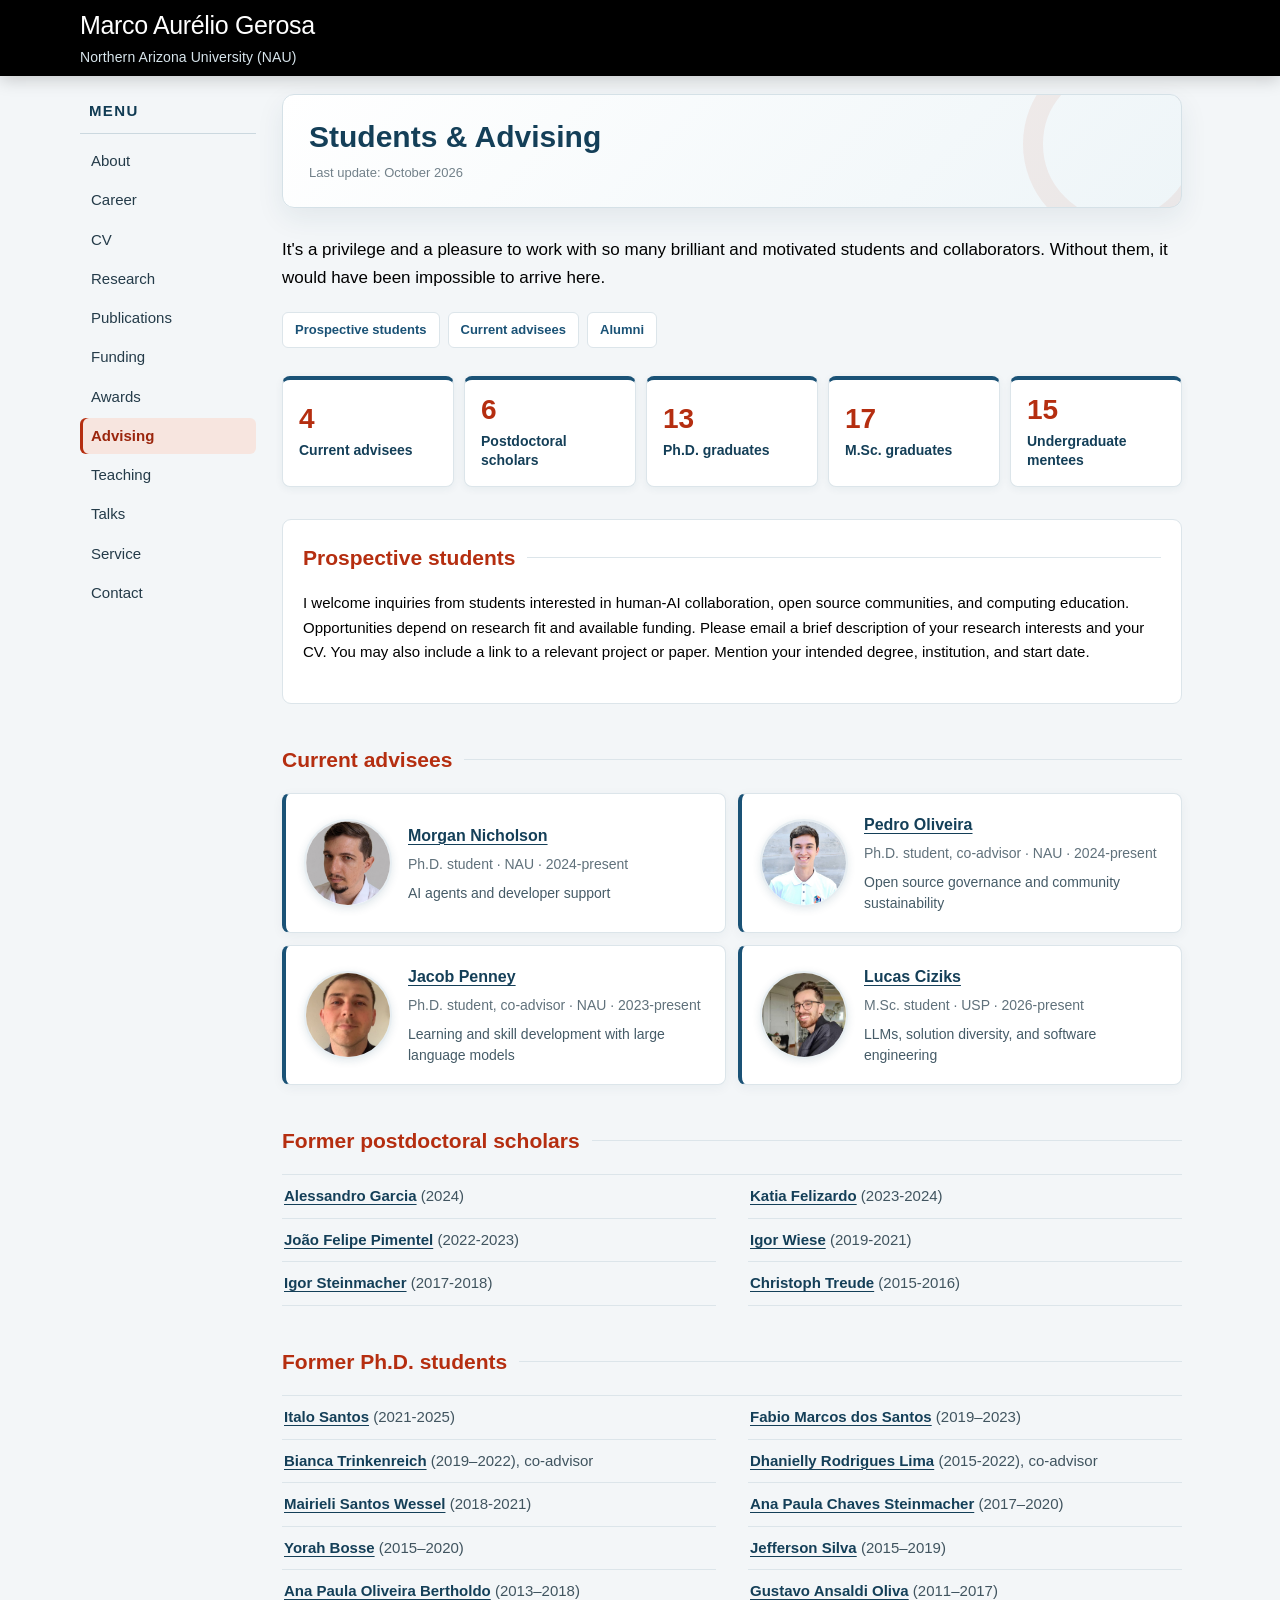
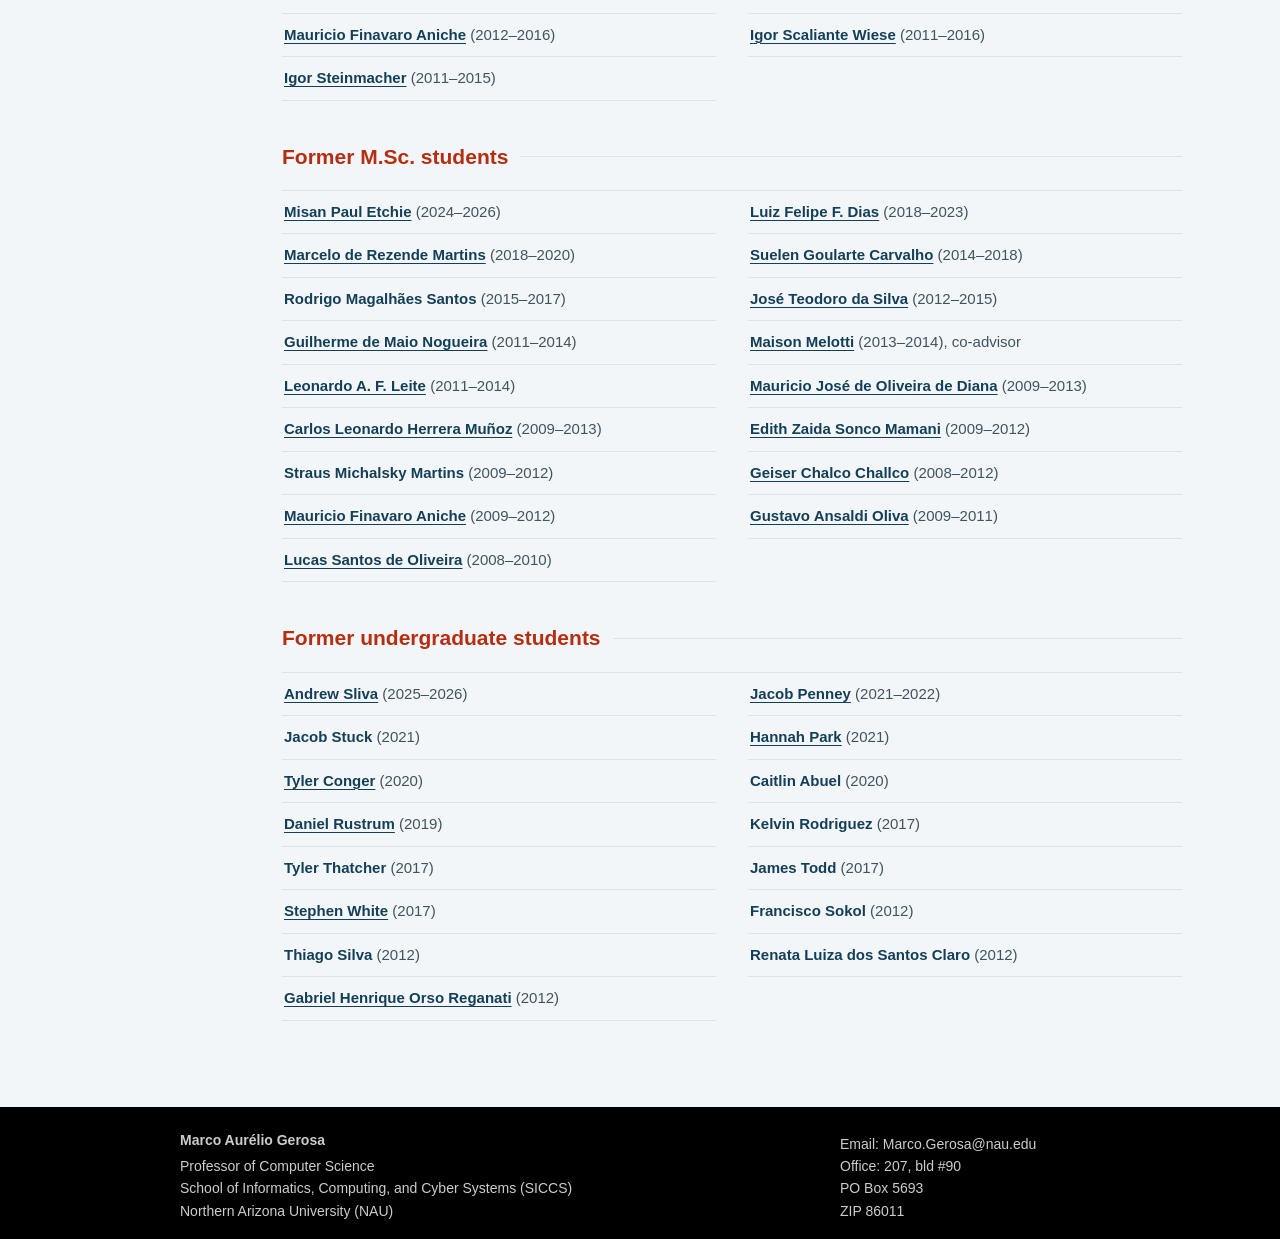
==== commit c1bd774d: "Publish October 2026 website updates" ====
--- a/advising.html
+++ b/advising.html
@@ -20,7 +20,7 @@
 	<meta name="twitter:title" content="Students &amp; Advising | Marco Aurélio Gerosa" />
 	<meta name="twitter:description" content="Current and former postdoctoral, Ph.D., master's, and undergraduate researchers." />
 	<meta name="twitter:image" content="https://www.marcoagerosa.com/images/Marco_Gerosa.jpg" />
-	<link href="style.css?v=20260911e" rel="stylesheet" type="text/css" />
+	<link href="style.css?v=20261002g" rel="stylesheet" type="text/css" />
 	<script src="scripts/syze.min.js"></script>
 	<script>
 		syze.sizes(480, 600, 768, 1024);
@@ -44,7 +44,7 @@
 				<div id="topbar">
 					<div id="sitename">
 						<div id="top-esq">
-							<a href="/">Marco Aurélio Gerosa
+							<a href="index.html">Marco Aurélio Gerosa
 							<br/>
 							<span class="subtitle">Northern Arizona University (NAU)</span></a>
 						</div>
@@ -66,7 +66,7 @@
 					</li>
 					<li>
 						<ul>
-						<li><a href="/">About</a></li>
+						<li><a href="index.html">About</a></li>
 						<li><a href="career.html">Career</a></li>
 						<li><a href="cv.html">CV</a></li>
 						<li><a href="research.html">Research</a></li>
@@ -103,10 +103,15 @@
 				<div class="advising-page">
 					<header class="page-hero">
 						<h1 class="page-title">Students &amp; Advising</h1>
-						<div class="page-updated">Last update: September 2026</div>
+						<div class="page-updated">Last update: October 2026</div>
 					</header>
 
 					<p class="advising-acknowledgment">It's a privilege and a pleasure to work with so many brilliant and motivated students and collaborators. Without them, it would have been impossible to arrive here.</p>
+					<nav class="section-navigation" aria-label="On this page">
+						<a href="#prospective-students">Prospective students</a>
+						<a href="#current-advisees">Current advisees</a>
+						<a href="#postdoctoral-scholars">Alumni</a>
+					</nav>
 
 					<section class="advising-summary" aria-label="Advising summary">
 						<a class="advising-summary-card" href="#current-advisees"><strong>4</strong><span>Current advisees</span></a>
@@ -147,12 +152,12 @@
 					<section class="advising-section" id="postdoctoral-scholars">
 					<h2>Former postdoctoral scholars</h2>
 					<ul class="advising-alumni-list">
-						<li><strong>Alessandro Garcia</strong> (2024)</li>
-						<li><strong>Katia Felizardo</strong> (2023-2024)</li>
-						<li><strong>João Felipe Pimentel</strong> (2022-2023)</li>
-						<li><strong>Igor Wiese</strong> (2019-2021)</li>
-						<li><strong>Igor Steinmacher</strong> (2017-2018)</li>
-						<li><strong>Christoph Treude</strong> (2015-2016)</li>
+						<li><strong><a href="https://www.inf.puc-rio.br/blog/professor/alessandro-garcia/?isModal=1">Alessandro Garcia</a></strong> (2024)</li>
+						<li><strong><a href="https://reshapelab.site/people/katia-romero-felizardo.html">Katia Felizardo</a></strong> (2023-2024)</li>
+						<li><strong><a href="https://joaofelipe.github.io/">João Felipe Pimentel</a></strong> (2022-2023)</li>
+						<li><strong><a href="https://reshapelab.site/people/igor-wiese.html">Igor Wiese</a></strong> (2019-2021)</li>
+						<li><strong><a href="https://igor.pro.br/">Igor Steinmacher</a></strong> (2017-2018)</li>
+						<li><strong><a href="https://ctreude.ca/">Christoph Treude</a></strong> (2015-2016)</li>
 					</ul>
 					</section>
 
@@ -160,30 +165,30 @@
 					<h2>Former Ph.D. students</h2>
 					<ul class="advising-alumni-list">
 
-					<li><strong>Italo Santos</strong> (2021-2025)</li>
-					<li><strong>Fabio Marcos dos Santos</strong> (2019–2023)</li>
-					<li><strong>Bianca Trinkenreich</strong> (2019–2022), co-advisor</li>
-
-					<li><strong>Dhanielly Rodrigues Lima</strong> (2015-2022), co-advisor <!--<br> Thesis: "MOTIRÕ - A Model of Difficulties with Awareness Information to Support
+					<li><strong><a href="https://sites.google.com/view/italo-santos/home">Italo Santos</a></strong> (2021-2025)</li>
+					<li><strong><a href="https://compsci.colostate.edu/person/?id=EB3A06672615E475FADE1A80EA85BE35&amp;sq=t">Fabio Marcos dos Santos</a></strong> (2019–2023)</li>
+					<li><strong><a href="https://biancatrink.github.io/">Bianca Trinkenreich</a></strong> (2019–2022), co-advisor</li>
+
+					<li><strong><a href="https://br.linkedin.com/in/dhanielly-rodrigues-de-lima">Dhanielly Rodrigues Lima</a></strong> (2015-2022), co-advisor <!--<br> Thesis: "MOTIRÕ - A Model of Difficulties with Awareness Information to Support
 						Users of On-line Discussion Forums" --></li>
 					
-					<li><strong>Mairieli Santos Wessel </strong> (2018-2021) <!--<br> Thesis: “Perception of Software Bots on Pull Requests on Social Coding Environments”--></li>
-
-					<li><strong>Ana Paula Chaves Steinmacher</strong> (2017–2020) <!--<br> Thesis: “Should my chatbot be register-specific? Designing appropriate utterances for tourism interactions”--></li>
-
-					<li><strong>Yorah Bosse</strong> (2015–2020) <!--<br> Thesis: “Patterns of Difficulties Related to Programming Learning.”--></li>
-
-					<li><strong>Jefferson Silva</strong> (2015–2019) <!--<br> Thesis: “Engagement in Open Source Software Projects via Summer of Code Programs”--></li>
-
-					<li><strong>Ana Paula Oliveira Bertholdo</strong> (2013–2018) <!--<br> Thesis: “User engagement by means of game elements in online open collaboration communities” --></li>
-
-					<li><strong>Gustavo Ansaldi Oliva</strong> (2011–2017) <!--<br> Thesis: “On the Link between Structural Dependencies and Software Changes”--></li>
-
-					<li><strong>Mauricio Finavaro Aniche</strong> (2012–2016) <!--<br> Thesis: <a href="http://www.teses.usp.br/teses/disponiveis/45/45134/tde-13092016-123733/publico/aniche.pdf">"Context-based code quality assessment"</a>--></li>
-					
-					<li><strong>Igor Scaliante Wiese</strong> (2011–2016) <!--<br> Thesis: "Predicting co-changes of software artifacts based on contextual information"</a>--></li>
-					
-					<li><strong>Igor Fabio Steinmacher</strong> (2011–2015) <!--<br> Thesis: <a href="http://www.teses.usp.br/teses/disponiveis/45/45134/tde-30112015-131552/publico/TeseSteinmacher.pdf">"Supporting newcomers to overcome the barriers to contribute to open source software projects"</a>--></li>
+					<li><strong><a href="https://mairieli.com/">Mairieli Santos Wessel</a> </strong> (2018-2021) <!--<br> Thesis: “Perception of Software Bots on Pull Requests on Social Coding Environments”--></li>
+
+					<li><strong><a href="https://directory.nau.edu/?person=acs549">Ana Paula Chaves Steinmacher</a></strong> (2017–2020) <!--<br> Thesis: “Should my chatbot be register-specific? Designing appropriate utterances for tourism interactions”--></li>
+
+					<li><strong><a href="https://engineering.buffalo.edu/home/research/faculty/new.host.html/content/shared/engineering/computer-science-engineering/profiles/faculty/teaching/bosse-yorah.detail.html">Yorah Bosse</a></strong> (2015–2020) <!--<br> Thesis: “Patterns of Difficulties Related to Programming Learning.”--></li>
+
+					<li><strong><a href="https://www.linkedin.com/in/jefferson-o-silva/?locale=en">Jefferson Silva</a></strong> (2015–2019) <!--<br> Thesis: “Engagement in Open Source Software Projects via Summer of Code Programs”--></li>
+
+					<li><strong><a href="https://www.linkedin.com/in/ana-paula-oliveira-bertholdo-b76aa624/">Ana Paula Oliveira Bertholdo</a></strong> (2013–2018) <!--<br> Thesis: “User engagement by means of game elements in online open collaboration communities” --></li>
+
+					<li><strong><a href="https://gaoliva.com/">Gustavo Ansaldi Oliva</a></strong> (2011–2017) <!--<br> Thesis: “On the Link between Structural Dependencies and Software Changes”--></li>
+
+					<li><strong><a href="https://mauricioaniche.com/">Mauricio Finavaro Aniche</a></strong> (2012–2016) <!--<br> Thesis: <a href="http://www.teses.usp.br/teses/disponiveis/45/45134/tde-13092016-123733/publico/aniche.pdf">"Context-based code quality assessment"</a>--></li>
+					
+					<li><strong><a href="https://reshapelab.site/people/igor-wiese.html">Igor Scaliante Wiese</a></strong> (2011–2016) <!--<br> Thesis: "Predicting co-changes of software artifacts based on contextual information"</a>--></li>
+					
+					<li><strong><a href="https://igor.pro.br/">Igor Steinmacher</a></strong> (2011–2015) <!--<br> Thesis: <a href="http://www.teses.usp.br/teses/disponiveis/45/45134/tde-30112015-131552/publico/TeseSteinmacher.pdf">"Supporting newcomers to overcome the barriers to contribute to open source software projects"</a>--></li>
 					
 					
 					</ul>
@@ -193,44 +198,44 @@
 					<section class="advising-section" id="msc-graduates">
 					<h2>Former M.Sc. students</h2>
 					<ul class="advising-alumni-list">
-					<li><strong>Misan Paul Etchie</strong> (2024–2026)</li>
-					<li><strong>Luiz Felipe F. Dias</strong> (2018–2023)</li>
-					<li><strong>Marcelo de Rezende Martins</strong> (2018–2020)</li>
-					<li><strong>Suelen Goularte Carvalho</strong> (2014–2018)</li>
+					<li><strong><a href="https://reshapelab.site/people/misan-etchie.html">Misan Paul Etchie</a></strong> (2024–2026)</li>
+					<li><strong><a href="https://fronchetti.github.io/">Luiz Felipe F. Dias</a></strong> (2018–2023)</li>
+					<li><strong><a href="https://independent.academia.edu/MarceloMartins72">Marcelo de Rezende Martins</a></strong> (2018–2020)</li>
+					<li><strong><a href="https://www.linkedin.com/in/suelengc/">Suelen Goularte Carvalho</a></strong> (2014–2018)</li>
 					<li><strong>Rodrigo Magalhães Santos</strong> (2015–2017)</li>
-					<li><strong>José Teodoro da Silva</strong> (2012–2015)</li>
-					<li><strong>Guilherme de Maio Nogueira</strong> (2011–2014) <!-- - <a ref="http://www.teses.usp.br/teses/disponiveis/45/45134/tde-03062015-214359/publico/dissertation.pdf">Dissertation</a>--></li>
-					<li><strong>Maison Melotti</strong> (2013–2014), co-advisor</li>
-					<li><strong>Leonardo A. F. Leite</strong> (2011–2014) <!-- - <a href="http://www.teses.usp.br/teses/disponiveis/45/45134/tde-20102014-171912/en.php">Dissertation</a>--></li>
-					<li><strong>Mauricio José de Oliveira de Diana</strong> (2009–2013) <!-- - <a href="http://www.teses.usp.br/teses/disponiveis/45/45134/tde-23042013-190406/en.php">Dissertation</a>--></li>
-					<li><strong>Carlos Leonardo Herrera Muñoz</strong> (2009–2013) <!-- - <a href="http://www.teses.usp.br/teses/disponiveis/45/45134/tde-11032014-104547/en.php">Dissertation</a>--></li>
-					<li><strong>Edith Zaida Sonco Mamani</strong> (2009–2012) <!-- - <a href="http://www.teses.usp.br/teses/disponiveis/45/45134/tde-06022013-234400/en.php">Dissertation</a>--></li>
+					<li><strong><a href="https://www.pucsp.br/colaborador/prof-ms-jose-teodoro-da-silva">José Teodoro da Silva</a></strong> (2012–2015)</li>
+					<li><strong><a href="https://usp-br.academia.edu/GuilhermeNogueira">Guilherme de Maio Nogueira</a></strong> (2011–2014) <!-- - <a ref="http://www.teses.usp.br/teses/disponiveis/45/45134/tde-03062015-214359/publico/dissertation.pdf">Dissertation</a>--></li>
+					<li><strong><a href="https://br.linkedin.com/in/maisonmelotti/en">Maison Melotti</a></strong> (2013–2014), co-advisor</li>
+					<li><strong><a href="https://www.ime.usp.br/~leofl/">Leonardo A. F. Leite</a></strong> (2011–2014) <!-- - <a href="http://www.teses.usp.br/teses/disponiveis/45/45134/tde-20102014-171912/en.php">Dissertation</a>--></li>
+					<li><strong><a href="https://br.linkedin.com/in/mdediana">Mauricio José de Oliveira de Diana</a></strong> (2009–2013) <!-- - <a href="http://www.teses.usp.br/teses/disponiveis/45/45134/tde-23042013-190406/en.php">Dissertation</a>--></li>
+					<li><strong><a href="https://br.linkedin.com/in/cahemunoz/pt">Carlos Leonardo Herrera Muñoz</a></strong> (2009–2013) <!-- - <a href="http://www.teses.usp.br/teses/disponiveis/45/45134/tde-11032014-104547/en.php">Dissertation</a>--></li>
+					<li><strong><a href="https://br.linkedin.com/in/edith-z-sonco-mamani-a63b241b">Edith Zaida Sonco Mamani</a></strong> (2009–2012) <!-- - <a href="http://www.teses.usp.br/teses/disponiveis/45/45134/tde-06022013-234400/en.php">Dissertation</a>--></li>
 					<li><strong>Straus Michalsky Martins</strong> (2009–2012) <!-- - <a href="http://www.teses.usp.br/teses/disponiveis/45/45134/tde-18032013-234624/en.php">Dissertation</a>--></li>
-					<li><strong>Geiser Chalco Challco</strong> (2008–2012) <!-- - <a href="http://www.teses.usp.br/teses/disponiveis/45/45134/tde-06122012-030238/en.php">Dissertation</a>--></li>
-					<li><strong>Mauricio Finavaro Aniche</strong> (2009–2012) <!-- - <a href="http://www.teses.usp.br/teses/disponiveis/45/45134/tde-31072012-181230/en.php">Dissertation</a>--></li>
-					<li><strong>Gustavo Ansaldi Oliva</strong> (2009–2011) <!-- - <a href="http://www.teses.usp.br/teses/disponiveis/45/45134/tde-07112014-162346/en.php">Dissertation</a>--></li>
-					<li><strong>Lucas Santos de Oliveira</strong> (2008–2010) <!-- - <a href="http://www.teses.usp.br/teses/disponiveis/45/45134/tde-07012011-094905/en.php">Dissertation</a>--></li>
+					<li><strong><a href="https://sigaa.ufersa.edu.br/sigaa/public/docente/portal.jsf?siape=1248619">Geiser Chalco Challco</a></strong> (2008–2012) <!-- - <a href="http://www.teses.usp.br/teses/disponiveis/45/45134/tde-06122012-030238/en.php">Dissertation</a>--></li>
+					<li><strong><a href="https://mauricioaniche.com/">Mauricio Finavaro Aniche</a></strong> (2009–2012) <!-- - <a href="http://www.teses.usp.br/teses/disponiveis/45/45134/tde-31072012-181230/en.php">Dissertation</a>--></li>
+					<li><strong><a href="https://gaoliva.com/">Gustavo Ansaldi Oliva</a></strong> (2009–2011) <!-- - <a href="http://www.teses.usp.br/teses/disponiveis/45/45134/tde-07112014-162346/en.php">Dissertation</a>--></li>
+					<li><strong><a href="https://lucasant10.github.io/">Lucas Santos de Oliveira</a></strong> (2008–2010) <!-- - <a href="http://www.teses.usp.br/teses/disponiveis/45/45134/tde-07012011-094905/en.php">Dissertation</a>--></li>
 					</ul>
 					</section>
 
 					<section class="advising-section" id="undergraduate-mentees">
 					<h2>Former undergraduate students</h2>
 					<ul class="advising-alumni-list">
-					<li><strong>Andrew Sliva</strong> (2025–2026)</li>
-					<li><strong>Jacob Penney</strong> (2021–2022)</li>
+					<li><strong><a href="https://reshapelab.site/people/andrew-sliva.html">Andrew Sliva</a></strong> (2025–2026)</li>
+					<li><strong><a href="https://reshapelab.site/people/jacob-penney.html">Jacob Penney</a></strong> (2021–2022)</li>
 					<li><strong>Jacob Stuck</strong> (2021)</li>
-					<li><strong>Hannah Park</strong> (2021)</li>
-					<li><strong>Tyler Conger</strong> (2020)</li>
+					<li><strong><a href="https://www.linkedin.com/in/hannah-park-71848b1b6">Hannah Park</a></strong> (2021)</li>
+					<li><strong><a href="https://tyler-conger.com/">Tyler Conger</a></strong> (2020)</li>
 					<li><strong>Caitlin Abuel</strong> (2020)</li>
-					<li><strong>Daniel Rustrum</strong> (2019)</li>
+					<li><strong><a href="https://www.linkedin.com/in/daniel-rustrum">Daniel Rustrum</a></strong> (2019)</li>
 					<li><strong>Kelvin Rodriguez</strong> (2017)</li>
 					<li><strong>Tyler Thatcher</strong> (2017)</li>
 					<li><strong>James Todd</strong> (2017)</li>
-					<li><strong>Stephen White</strong> (2017)</li>
+					<li><strong><a href="https://www.linkedin.com/in/swhite9478">Stephen White</a></strong> (2017)</li>
 					<li><strong>Francisco Sokol</strong> (2012) <!-- - <a href="http://bcc.ime.usp.br/principal/tccs/2012/chico/">TCC (in Portuguese)</a>--></li>
 					<li><strong>Thiago Silva</strong> (2012) <!-- - <a href="http://lapessc.ime.usp.br/projects.jsf#smartaudio">Smart Audio City Guide project</a>--></li>
 					<li><strong>Renata Luiza dos Santos Claro</strong> (2012) <!-- - <a href="http://lapessc.ime.usp.br/projects.jsf#smartaudio">Smart Audio City Guide project</a>--></li>
-					<li><strong>Gabriel Henrique Orso Reganati</strong> (2012) <!-- - <a href="http://bcc.ime.usp.br/principal/tccs/2012/rec/caio+gabriel/">TCC (in Portuguese)</a>--></li>
+					<li><strong><a href="https://br.linkedin.com/in/gabrielreganati">Gabriel Henrique Orso Reganati</a></strong> (2012) <!-- - <a href="http://bcc.ime.usp.br/principal/tccs/2012/rec/caio+gabriel/">TCC (in Portuguese)</a>--></li>
 					</ul>
 					</section>
 				</div>
--- a/style.css
+++ b/style.css
@@ -1026,7 +1026,7 @@
 	margin: 0 0 7px;
 	padding: 0;
 	color: #1a5276;
-	font-size: 16px;
+	font-size: 15px;
 	line-height: 1.35;
 }
 
@@ -1038,7 +1038,8 @@
 	margin: 0;
 	padding: 7px 0;
 	border-top: 1px solid #edf1f3;
-	line-height: 1.35;
+	font-size: 14px;
+	line-height: 1.55;
 }
 
 .career-section .position:first-of-type {
@@ -1051,7 +1052,7 @@
 	border-radius: 12px;
 	background: #f0f3f5;
 	color: #56636b;
-	font-size: 12px;
+	font-size: 13px;
 	font-weight: bold;
 	white-space: nowrap;
 }
@@ -1188,6 +1189,13 @@
 	padding: 0;
 	color: #1a5276;
 	font-size: 13px;
+}
+
+.career-highlight-detail h3 a {
+	color: inherit;
+	text-decoration: underline;
+	text-decoration-thickness: 1px;
+	text-underline-offset: 0.18em;
 }
 
 #content .career-highlight-detail p {
@@ -1397,6 +1405,7 @@
 .service-hero::after,
 .teaching-hero::after {
 	position: absolute;
+	pointer-events: none;
 	top: -46px;
 	right: -32px;
 	width: 150px;
@@ -1878,6 +1887,7 @@
 
 .earlier-projects #lista {
 	display: grid;
+	font-size: 15px;
 	grid-template-columns: 1fr;
 	gap: 8px;
 	margin: 0;
@@ -2155,6 +2165,12 @@
 	color: var(--navy);
 }
 
+#content .career-bio > p:not(.career-keywords) {
+	font-size: 15px;
+	line-height: 1.6;
+	color: #455b67;
+}
+
 .career-keywords {
 	color: var(--muted);
 	font-size: 11px;
@@ -2581,6 +2597,31 @@
 	line-height: 1.4;
 }
 
+.publication-award {
+	display: inline-flex;
+	align-items: flex-start;
+	gap: 6px;
+	max-width: 100%;
+	box-sizing: border-box;
+	margin-top: 8px;
+	padding: 4px 8px;
+	border: 1px solid #e5d4a6;
+	border-radius: 6px;
+	background: #fff8e6;
+	color: #76520e;
+	font-size: 13px;
+	font-weight: bold;
+	line-height: 1.4;
+}
+
+.publication-award-icon {
+	flex: none;
+}
+
+.publication-award-label {
+	min-width: 0;
+}
+
 .publication-actions {
 	display: flex;
 	align-items: flex-start;
@@ -2589,6 +2630,7 @@
 
 .publication-action {
 	display: inline-block;
+	line-height: inherit;
 	min-width: 36px;
 	padding: 5px 7px;
 	border: 1px solid #cdd9df;
@@ -2817,6 +2859,7 @@
 .service-details summary {
 	padding: 11px 14px;
 	color: #1a5276;
+	font-size: 15px;
 	font-weight: bold;
 	cursor: pointer;
 }
@@ -2828,6 +2871,7 @@
 
 .service-details li {
 	padding: 3px 0;
+	font-size: 15px;
 	line-height: 1.45;
 }
 
@@ -4050,7 +4094,6 @@
 #content .award-honor-card p,
 #content .career-highlight-detail p,
 .awards-archive li,
-.position-period,
 .career-highlight-metric span,
 .career-highlight-metric small {
 	font-size: 14px;
@@ -4272,6 +4315,7 @@
 	padding: 0;
 	list-style: none;
 	border-top: 1px solid var(--line);
+	font-size: 15px;
 }
 
 .research-approach #lista2 li {
@@ -4588,7 +4632,17 @@
 	background: #fff;
 }
 #content .advising-prospective p { font-size: 15px; }
-.advising-current-person strong a { color: var(--navy); }
+.advising-current-person strong a,
+.advising-alumni-list strong a {
+	color: var(--navy);
+	text-decoration: underline;
+	text-decoration-thickness: 1px;
+	text-underline-offset: 0.18em;
+}
+.advising-current-person strong a:hover,
+.advising-current-person strong a:focus-visible,
+.advising-alumni-list strong a:hover,
+.advising-alumni-list strong a:focus-visible { color: var(--rust); }
 #content .advising-current-grid .advising-research-focus { margin: 8px 0 0; font-size: 14px; line-height: 1.5; color: #455b67; }
 .research-more {
 	margin-top: 14px;
@@ -4663,3 +4717,51 @@
 @media (prefers-reduced-motion: reduce) {
 	*, *::before, *::after { scroll-behavior: auto !important; transition: none !important; }
 }
+
+/* Shortcuts and supporting evidence for the October 2026 review. */
+.section-navigation {
+	display: flex;
+	flex-wrap: wrap;
+	gap: 8px;
+	margin: 20px 0 28px;
+}
+.section-navigation a {
+	padding: 8px 12px;
+	border: 1px solid var(--line);
+	border-radius: 6px;
+	color: var(--blue);
+	background: #fff;
+	font-size: 13px;
+	font-weight: bold;
+	line-height: 1.4;
+}
+.section-navigation a:hover,
+.section-navigation a:focus-visible { border-color: var(--blue); background: var(--soft-blue); }
+#content [id] { scroll-margin-top: 20px; }
+.resource-links { display: flex; flex-wrap: wrap; gap: 8px 16px; margin-top: 8px; }
+.resource-links a { font-size: 13px; font-weight: bold; text-decoration: underline; text-underline-offset: 3px; }
+.home-featured { margin-top: 30px; }
+#content .home-featured > h2 { margin: 0 0 16px; padding: 0; border: 0; color: var(--navy); font-size: 23px; }
+.home-featured-grid { display: grid; grid-template-columns: repeat(2, minmax(0, 1fr)); gap: 14px; }
+.home-featured-card {
+	display: flex;
+	flex-direction: column;
+	align-items: flex-start;
+	padding: 22px;
+	border: 1px solid var(--line);
+	border-top: 3px solid var(--blue);
+	border-radius: 9px;
+	background: #fff;
+}
+.featured-venue { color: var(--rust); font-size: 12px; font-weight: bold; letter-spacing: .03em; }
+#content .home-featured-card h3 { margin: 12px 0 8px; color: var(--navy); font-size: 18px; line-height: 1.4; }
+#content .home-featured-card p { margin: 0 0 16px; color: #455b67; font-size: 15px; line-height: 1.6; }
+.home-featured-card > a { margin-top: auto; font-size: 14px; font-weight: bold; }
+@media (min-width: 801px) {
+	#sidebar { position: sticky; top: 16px; max-height: calc(100vh - 32px); overflow-y: auto; }
+}
+@media (max-width: 800px) {
+	.home-featured-grid { grid-template-columns: 1fr; }
+	.home-featured-card { padding: 18px; }
+	.section-navigation { margin: 16px 0 24px; }
+}
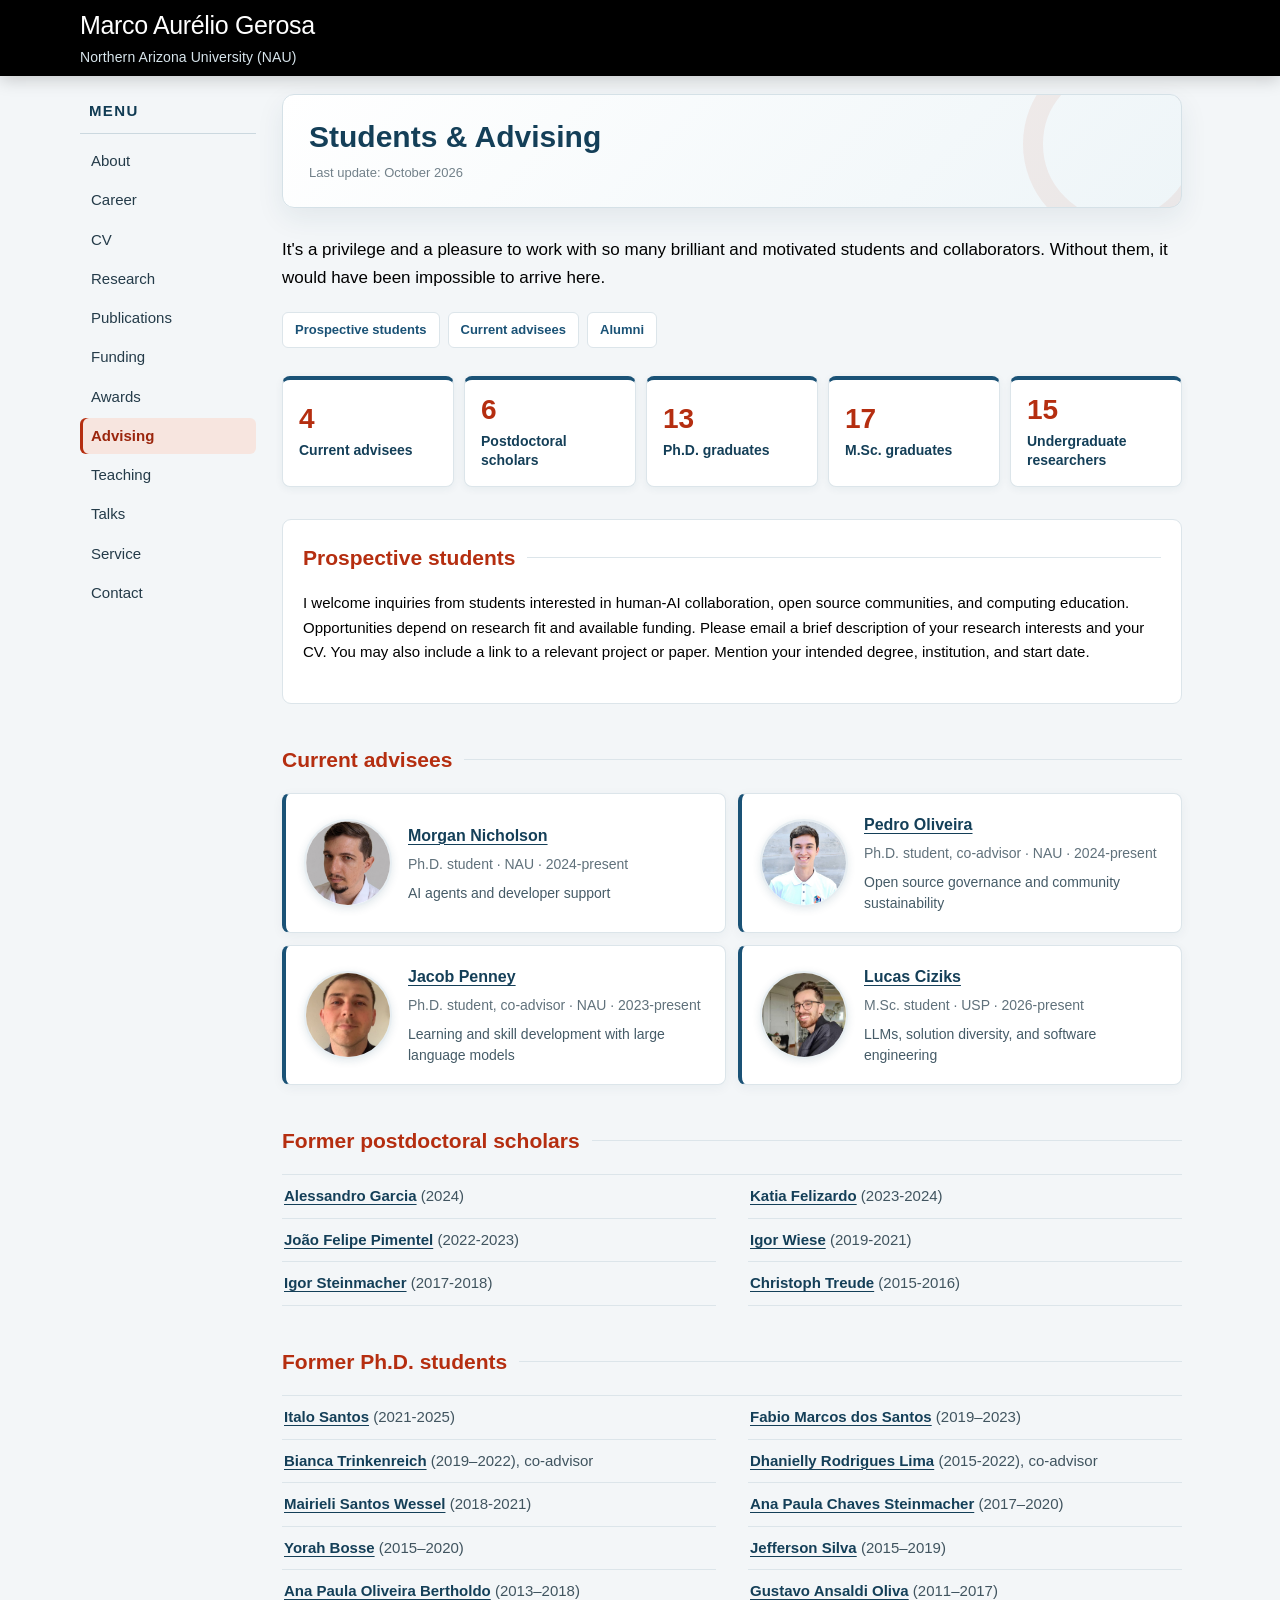
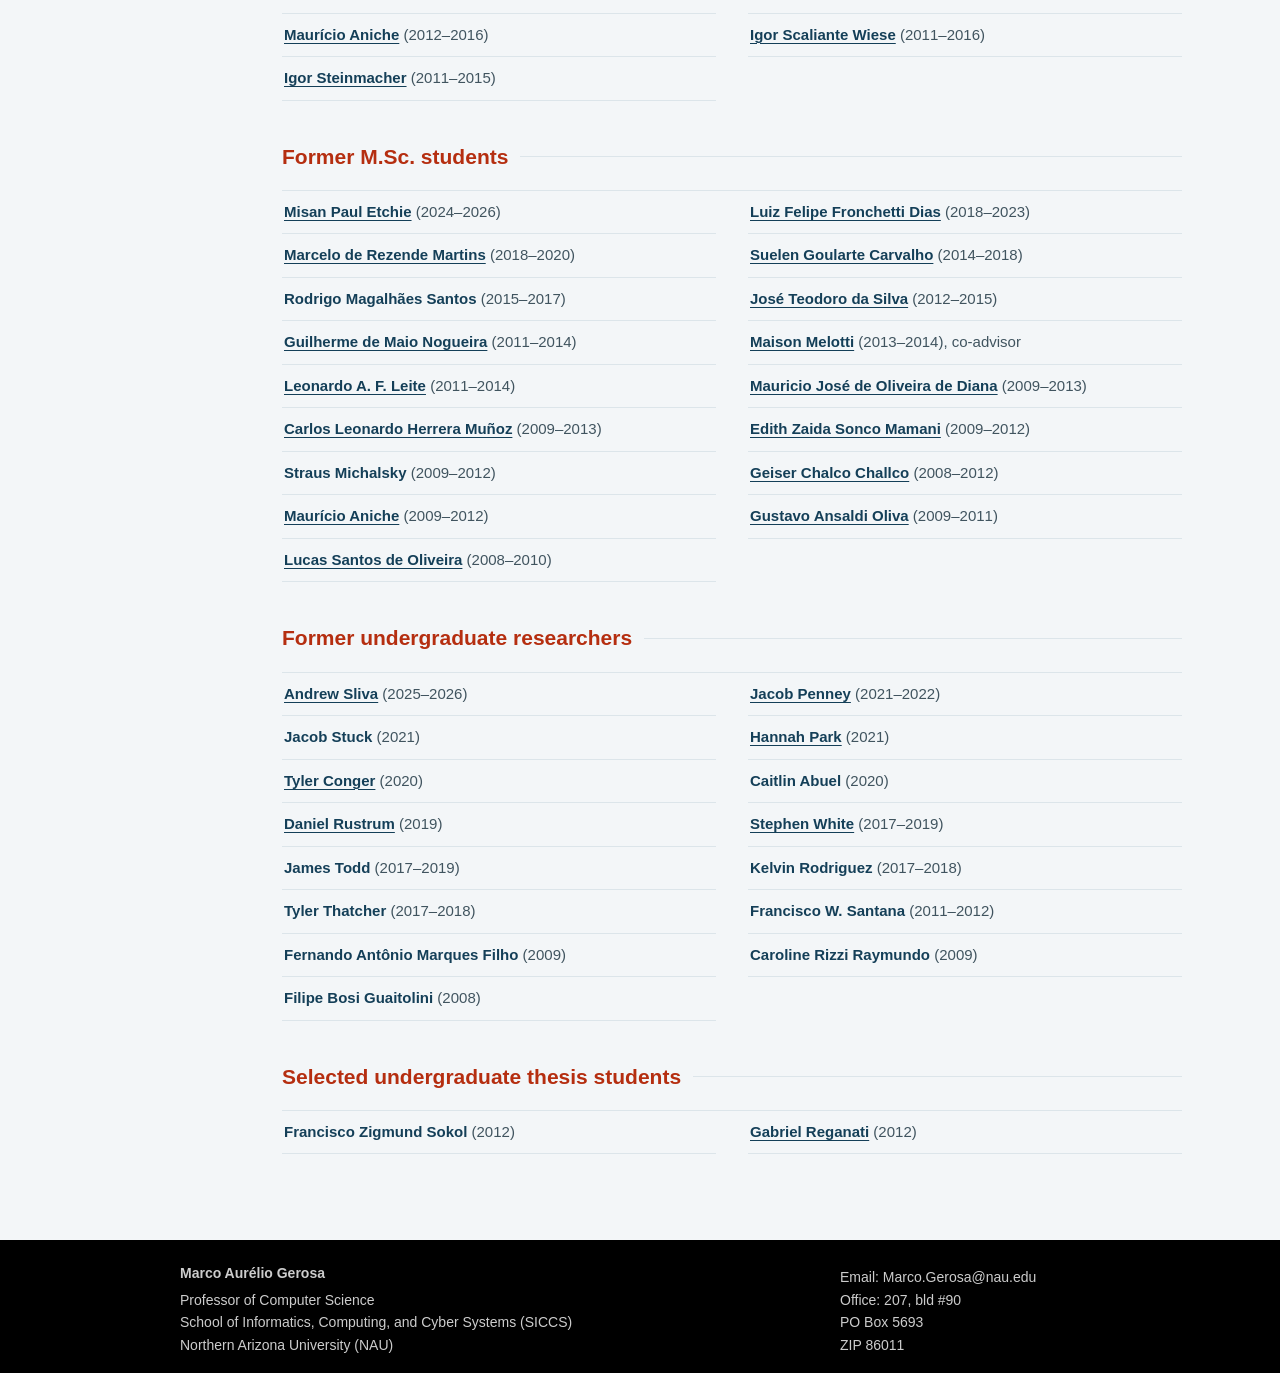
==== commit ae6eaaa2: "Publish CV-backed October 2026 website and PDF updates" ====
--- a/advising.html
+++ b/advising.html
@@ -20,7 +20,7 @@
 	<meta name="twitter:title" content="Students &amp; Advising | Marco Aurélio Gerosa" />
 	<meta name="twitter:description" content="Current and former postdoctoral, Ph.D., master's, and undergraduate researchers." />
 	<meta name="twitter:image" content="https://www.marcoagerosa.com/images/Marco_Gerosa.jpg" />
-	<link href="style.css?v=20261002g" rel="stylesheet" type="text/css" />
+	<link href="style.css?v=20261006" rel="stylesheet" type="text/css" />
 	<script src="scripts/syze.min.js"></script>
 	<script>
 		syze.sizes(480, 600, 768, 1024);
@@ -118,7 +118,7 @@
 						<a class="advising-summary-card" href="#postdoctoral-scholars"><strong>6</strong><span>Postdoctoral scholars</span></a>
 						<a class="advising-summary-card" href="#phd-graduates"><strong>13</strong><span>Ph.D. graduates</span></a>
 						<a class="advising-summary-card" href="#msc-graduates"><strong>17</strong><span>M.Sc. graduates</span></a>
-						<a class="advising-summary-card" href="#undergraduate-mentees"><strong>15</strong><span>Undergraduate mentees</span></a>
+						<a class="advising-summary-card" href="#undergraduate-mentees"><strong>15</strong><span>Undergraduate researchers</span></a>
 					</section>
 
 
@@ -168,12 +168,12 @@
 					<li><strong><a href="https://sites.google.com/view/italo-santos/home">Italo Santos</a></strong> (2021-2025)</li>
 					<li><strong><a href="https://compsci.colostate.edu/person/?id=EB3A06672615E475FADE1A80EA85BE35&amp;sq=t">Fabio Marcos dos Santos</a></strong> (2019–2023)</li>
 					<li><strong><a href="https://biancatrink.github.io/">Bianca Trinkenreich</a></strong> (2019–2022), co-advisor</li>
-
+
 					<li><strong><a href="https://br.linkedin.com/in/dhanielly-rodrigues-de-lima">Dhanielly Rodrigues Lima</a></strong> (2015-2022), co-advisor <!--<br> Thesis: "MOTIRÕ - A Model of Difficulties with Awareness Information to Support
-						Users of On-line Discussion Forums" --></li>
-					
+						Users of On-line Discussion Forums" --></li>
+
 					<li><strong><a href="https://mairieli.com/">Mairieli Santos Wessel</a> </strong> (2018-2021) <!--<br> Thesis: “Perception of Software Bots on Pull Requests on Social Coding Environments”--></li>
-
+
 					<li><strong><a href="https://directory.nau.edu/?person=acs549">Ana Paula Chaves Steinmacher</a></strong> (2017–2020) <!--<br> Thesis: “Should my chatbot be register-specific? Designing appropriate utterances for tourism interactions”--></li>
 
 					<li><strong><a href="https://engineering.buffalo.edu/home/research/faculty/new.host.html/content/shared/engineering/computer-science-engineering/profiles/faculty/teaching/bosse-yorah.detail.html">Yorah Bosse</a></strong> (2015–2020) <!--<br> Thesis: “Patterns of Difficulties Related to Programming Learning.”--></li>
@@ -181,16 +181,16 @@
 					<li><strong><a href="https://www.linkedin.com/in/jefferson-o-silva/?locale=en">Jefferson Silva</a></strong> (2015–2019) <!--<br> Thesis: “Engagement in Open Source Software Projects via Summer of Code Programs”--></li>
 
 					<li><strong><a href="https://www.linkedin.com/in/ana-paula-oliveira-bertholdo-b76aa624/">Ana Paula Oliveira Bertholdo</a></strong> (2013–2018) <!--<br> Thesis: “User engagement by means of game elements in online open collaboration communities” --></li>
-
+
 					<li><strong><a href="https://gaoliva.com/">Gustavo Ansaldi Oliva</a></strong> (2011–2017) <!--<br> Thesis: “On the Link between Structural Dependencies and Software Changes”--></li>
-
-					<li><strong><a href="https://mauricioaniche.com/">Mauricio Finavaro Aniche</a></strong> (2012–2016) <!--<br> Thesis: <a href="http://www.teses.usp.br/teses/disponiveis/45/45134/tde-13092016-123733/publico/aniche.pdf">"Context-based code quality assessment"</a>--></li>
-					
+
+					<li><strong><a href="https://mauricioaniche.com/">Maurício Aniche</a></strong> (2012–2016) <!--<br> Thesis: <a href="http://www.teses.usp.br/teses/disponiveis/45/45134/tde-13092016-123733/publico/aniche.pdf">"Context-based code quality assessment"</a>--></li>
+
 					<li><strong><a href="https://reshapelab.site/people/igor-wiese.html">Igor Scaliante Wiese</a></strong> (2011–2016) <!--<br> Thesis: "Predicting co-changes of software artifacts based on contextual information"</a>--></li>
-					
+
 					<li><strong><a href="https://igor.pro.br/">Igor Steinmacher</a></strong> (2011–2015) <!--<br> Thesis: <a href="http://www.teses.usp.br/teses/disponiveis/45/45134/tde-30112015-131552/publico/TeseSteinmacher.pdf">"Supporting newcomers to overcome the barriers to contribute to open source software projects"</a>--></li>
-					
-					
+
+
 					</ul>
 					</section>
 
@@ -199,7 +199,7 @@
 					<h2>Former M.Sc. students</h2>
 					<ul class="advising-alumni-list">
 					<li><strong><a href="https://reshapelab.site/people/misan-etchie.html">Misan Paul Etchie</a></strong> (2024–2026)</li>
-					<li><strong><a href="https://fronchetti.github.io/">Luiz Felipe F. Dias</a></strong> (2018–2023)</li>
+					<li><strong><a href="https://fronchetti.github.io/">Luiz Felipe Fronchetti Dias</a></strong> (2018–2023)</li>
 					<li><strong><a href="https://independent.academia.edu/MarceloMartins72">Marcelo de Rezende Martins</a></strong> (2018–2020)</li>
 					<li><strong><a href="https://www.linkedin.com/in/suelengc/">Suelen Goularte Carvalho</a></strong> (2014–2018)</li>
 					<li><strong>Rodrigo Magalhães Santos</strong> (2015–2017)</li>
@@ -210,16 +210,16 @@
 					<li><strong><a href="https://br.linkedin.com/in/mdediana">Mauricio José de Oliveira de Diana</a></strong> (2009–2013) <!-- - <a href="http://www.teses.usp.br/teses/disponiveis/45/45134/tde-23042013-190406/en.php">Dissertation</a>--></li>
 					<li><strong><a href="https://br.linkedin.com/in/cahemunoz/pt">Carlos Leonardo Herrera Muñoz</a></strong> (2009–2013) <!-- - <a href="http://www.teses.usp.br/teses/disponiveis/45/45134/tde-11032014-104547/en.php">Dissertation</a>--></li>
 					<li><strong><a href="https://br.linkedin.com/in/edith-z-sonco-mamani-a63b241b">Edith Zaida Sonco Mamani</a></strong> (2009–2012) <!-- - <a href="http://www.teses.usp.br/teses/disponiveis/45/45134/tde-06022013-234400/en.php">Dissertation</a>--></li>
-					<li><strong>Straus Michalsky Martins</strong> (2009–2012) <!-- - <a href="http://www.teses.usp.br/teses/disponiveis/45/45134/tde-18032013-234624/en.php">Dissertation</a>--></li>
+					<li><strong>Straus Michalsky</strong> (2009–2012) <!-- - <a href="http://www.teses.usp.br/teses/disponiveis/45/45134/tde-18032013-234624/en.php">Dissertation</a>--></li>
 					<li><strong><a href="https://sigaa.ufersa.edu.br/sigaa/public/docente/portal.jsf?siape=1248619">Geiser Chalco Challco</a></strong> (2008–2012) <!-- - <a href="http://www.teses.usp.br/teses/disponiveis/45/45134/tde-06122012-030238/en.php">Dissertation</a>--></li>
-					<li><strong><a href="https://mauricioaniche.com/">Mauricio Finavaro Aniche</a></strong> (2009–2012) <!-- - <a href="http://www.teses.usp.br/teses/disponiveis/45/45134/tde-31072012-181230/en.php">Dissertation</a>--></li>
+					<li><strong><a href="https://mauricioaniche.com/">Maurício Aniche</a></strong> (2009–2012) <!-- - <a href="http://www.teses.usp.br/teses/disponiveis/45/45134/tde-31072012-181230/en.php">Dissertation</a>--></li>
 					<li><strong><a href="https://gaoliva.com/">Gustavo Ansaldi Oliva</a></strong> (2009–2011) <!-- - <a href="http://www.teses.usp.br/teses/disponiveis/45/45134/tde-07112014-162346/en.php">Dissertation</a>--></li>
 					<li><strong><a href="https://lucasant10.github.io/">Lucas Santos de Oliveira</a></strong> (2008–2010) <!-- - <a href="http://www.teses.usp.br/teses/disponiveis/45/45134/tde-07012011-094905/en.php">Dissertation</a>--></li>
 					</ul>
 					</section>
 
 					<section class="advising-section" id="undergraduate-mentees">
-					<h2>Former undergraduate students</h2>
+					<h2>Former undergraduate researchers</h2>
 					<ul class="advising-alumni-list">
 					<li><strong><a href="https://reshapelab.site/people/andrew-sliva.html">Andrew Sliva</a></strong> (2025–2026)</li>
 					<li><strong><a href="https://reshapelab.site/people/jacob-penney.html">Jacob Penney</a></strong> (2021–2022)</li>
@@ -228,14 +228,22 @@
 					<li><strong><a href="https://tyler-conger.com/">Tyler Conger</a></strong> (2020)</li>
 					<li><strong>Caitlin Abuel</strong> (2020)</li>
 					<li><strong><a href="https://www.linkedin.com/in/daniel-rustrum">Daniel Rustrum</a></strong> (2019)</li>
-					<li><strong>Kelvin Rodriguez</strong> (2017)</li>
-					<li><strong>Tyler Thatcher</strong> (2017)</li>
-					<li><strong>James Todd</strong> (2017)</li>
-					<li><strong><a href="https://www.linkedin.com/in/swhite9478">Stephen White</a></strong> (2017)</li>
-					<li><strong>Francisco Sokol</strong> (2012) <!-- - <a href="http://bcc.ime.usp.br/principal/tccs/2012/chico/">TCC (in Portuguese)</a>--></li>
-					<li><strong>Thiago Silva</strong> (2012) <!-- - <a href="http://lapessc.ime.usp.br/projects.jsf#smartaudio">Smart Audio City Guide project</a>--></li>
-					<li><strong>Renata Luiza dos Santos Claro</strong> (2012) <!-- - <a href="http://lapessc.ime.usp.br/projects.jsf#smartaudio">Smart Audio City Guide project</a>--></li>
-					<li><strong><a href="https://br.linkedin.com/in/gabrielreganati">Gabriel Henrique Orso Reganati</a></strong> (2012) <!-- - <a href="http://bcc.ime.usp.br/principal/tccs/2012/rec/caio+gabriel/">TCC (in Portuguese)</a>--></li>
+					<li><strong><a href="https://www.linkedin.com/in/swhite9478">Stephen White</a></strong> (2017–2019)</li>
+					<li><strong>James Todd</strong> (2017–2019)</li>
+					<li><strong>Kelvin Rodriguez</strong> (2017–2018)</li>
+					<li><strong>Tyler Thatcher</strong> (2017–2018)</li>
+					<li><strong>Francisco W. Santana</strong> (2011–2012)</li>
+					<li><strong>Fernando Antônio Marques Filho</strong> (2009)</li>
+					<li><strong>Caroline Rizzi Raymundo</strong> (2009)</li>
+					<li><strong>Filipe Bosi Guaitolini</strong> (2008)</li>
+					</ul>
+					</section>
+
+					<section class="advising-section" id="undergraduate-theses">
+					<h2>Selected undergraduate thesis students</h2>
+					<ul class="advising-alumni-list">
+					<li><strong>Francisco Zigmund Sokol</strong> (2012)</li>
+					<li><strong><a href="https://br.linkedin.com/in/gabrielreganati">Gabriel Reganati</a></strong> (2012)</li>
 					</ul>
 					</section>
 				</div>
@@ -281,13 +289,13 @@
 				<a href="https://scholar.google.com/citations?user=kjtuhEQAAAAJ" target="_new"><img src="images/googlescholar.gif" alt="Google Scholar" title="Google Scholar" /></a>
 				<a href="https://dl.acm.org/profile/81100523035" target="_new"><img src="images/ACM.gif" alt="ACM Digital Library" title="ACM Digital Library" /></a>
 			</div>
- 			<!--<div class="footerbox somenumbers">
-				<b>Some numbers:</b> <small>(07/2017)</small><br/>
+			<!--<div class="footerbox somenumbers">
+				<b>Some numbers:</b> <small>(07/2017)</small><br/>
 				<a href="https://scholar.google.com/citations?user=kjtuhEQAAAAJ" target="_new">H-index: 60 (Google Scholar)</a><br/>
-				<a href="publications.html">Published works: 342</a><br/>
+				<a href="publications.html">Published works: 341</a><br/>
 				<a href="advising.html">Ph.D. graduates: 13</a><br/>
-				<a href="career.html#somenumbers">More...</a><br/>
-			</div>-->
+				<a href="career.html#somenumbers">More...</a><br/>
+			</div>-->
 				<!--<script type="text/javascript">var _clustrmaps = {'url' : 'http://www.ime.usp.br/~gerosa', 'user' : 1132202, 'server' : '2', 'id' : 'clustrmaps-widget', 'version' : 1, 'date' : '2014-02-13', 'lang' : 'en', 'corners' : 'square' };(function (){ var s = document.createElement('script'); s.type = 'text/javascript'; s.async = true; s.src = 'http://www2.clustrmaps.com/counter/map.js'; var x = document.getElementsByTagName('script')[0]; x.parentNode.insertBefore(s, x);})();</script><noscript><a href="http://www2.clustrmaps.com/user/5de1146aa"><img src="http://www2.clustrmaps.com/stats/maps-no_clusters/www.ime.usp.br-~gerosa-thumb.jpg" alt="Locations of visitors to this page" /></a></noscript>-->
 			<div class="clear"></div>
 		</div>
--- a/style.css
+++ b/style.css
@@ -2614,6 +2614,12 @@
 	line-height: 1.4;
 }
 
+.publication-award-nomination {
+	border-color: #ccdbe5;
+	background: #eef4f8;
+	color: #38566a;
+}
+
 .publication-award-icon {
 	flex: none;
 }
@@ -4175,6 +4181,12 @@
 .translated-course-list li,
 #content .teaching-record p {
 	font-size: 14px;
+}
+
+#content .teaching-count-note {
+	font-size: 14px;
+	line-height: 1.5;
+	color: #536773;
 }
 
 .footerbox,
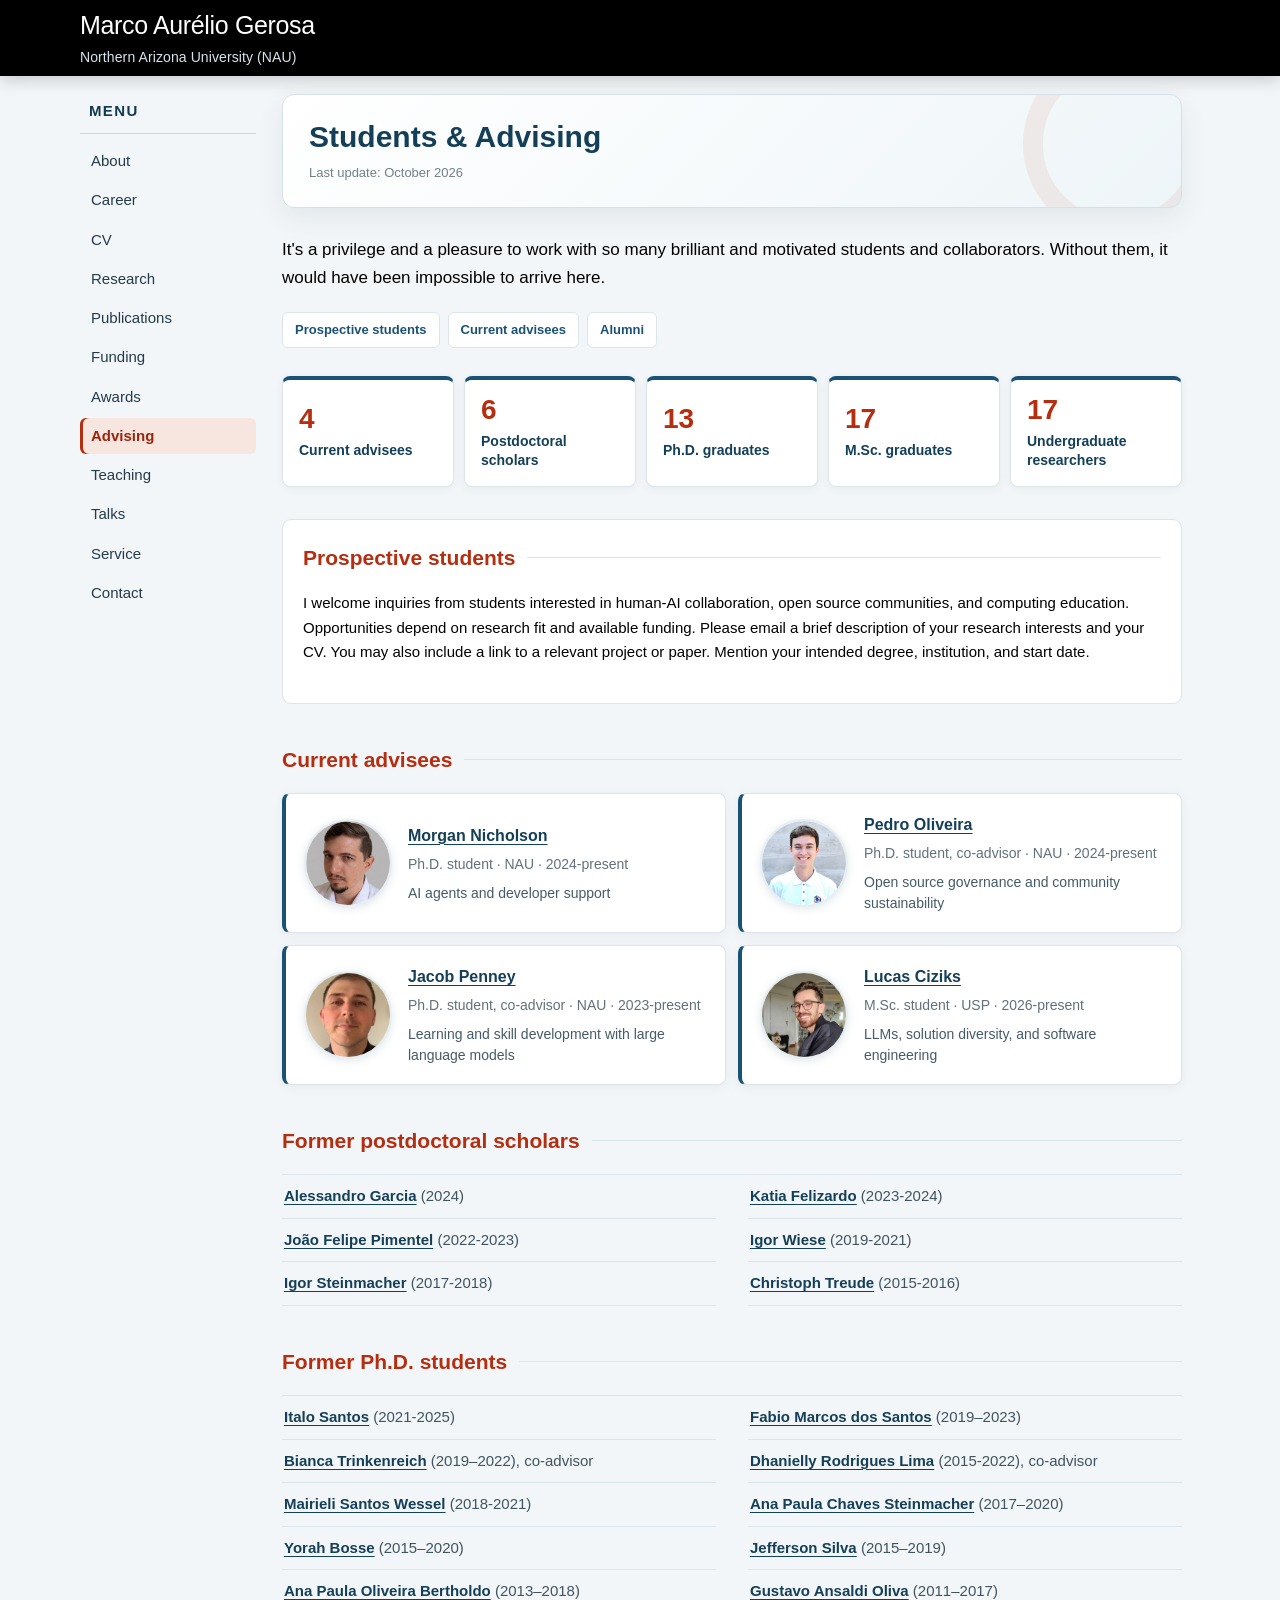
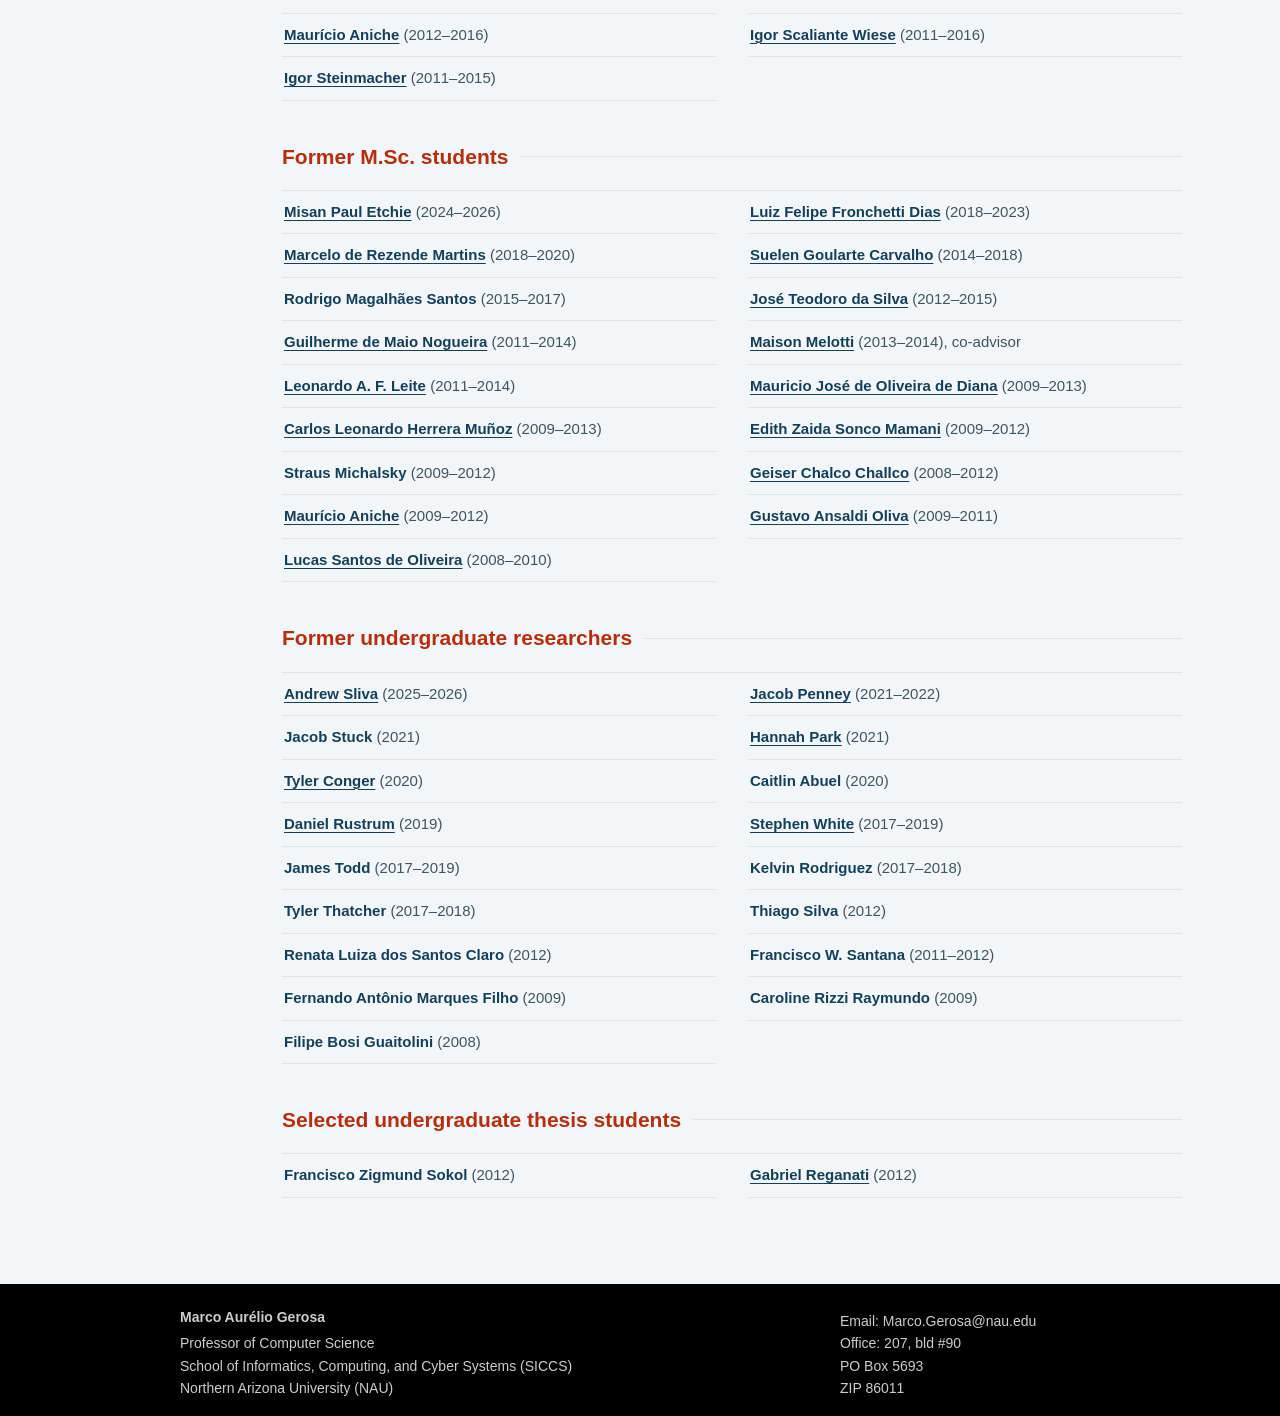
==== commit e7aa708c: "Restore Renata Claro and Thiago Silva on advising page" ====
--- a/advising.html
+++ b/advising.html
@@ -118,7 +118,7 @@
 						<a class="advising-summary-card" href="#postdoctoral-scholars"><strong>6</strong><span>Postdoctoral scholars</span></a>
 						<a class="advising-summary-card" href="#phd-graduates"><strong>13</strong><span>Ph.D. graduates</span></a>
 						<a class="advising-summary-card" href="#msc-graduates"><strong>17</strong><span>M.Sc. graduates</span></a>
-						<a class="advising-summary-card" href="#undergraduate-mentees"><strong>15</strong><span>Undergraduate researchers</span></a>
+						<a class="advising-summary-card" href="#undergraduate-mentees"><strong>17</strong><span>Undergraduate researchers</span></a>
 					</section>
 
 
@@ -232,6 +232,8 @@
 					<li><strong>James Todd</strong> (2017–2019)</li>
 					<li><strong>Kelvin Rodriguez</strong> (2017–2018)</li>
 					<li><strong>Tyler Thatcher</strong> (2017–2018)</li>
+					<li><strong>Thiago Silva</strong> (2012)</li>
+					<li><strong>Renata Luiza dos Santos Claro</strong> (2012)</li>
 					<li><strong>Francisco W. Santana</strong> (2011–2012)</li>
 					<li><strong>Fernando Antônio Marques Filho</strong> (2009)</li>
 					<li><strong>Caroline Rizzi Raymundo</strong> (2009)</li>
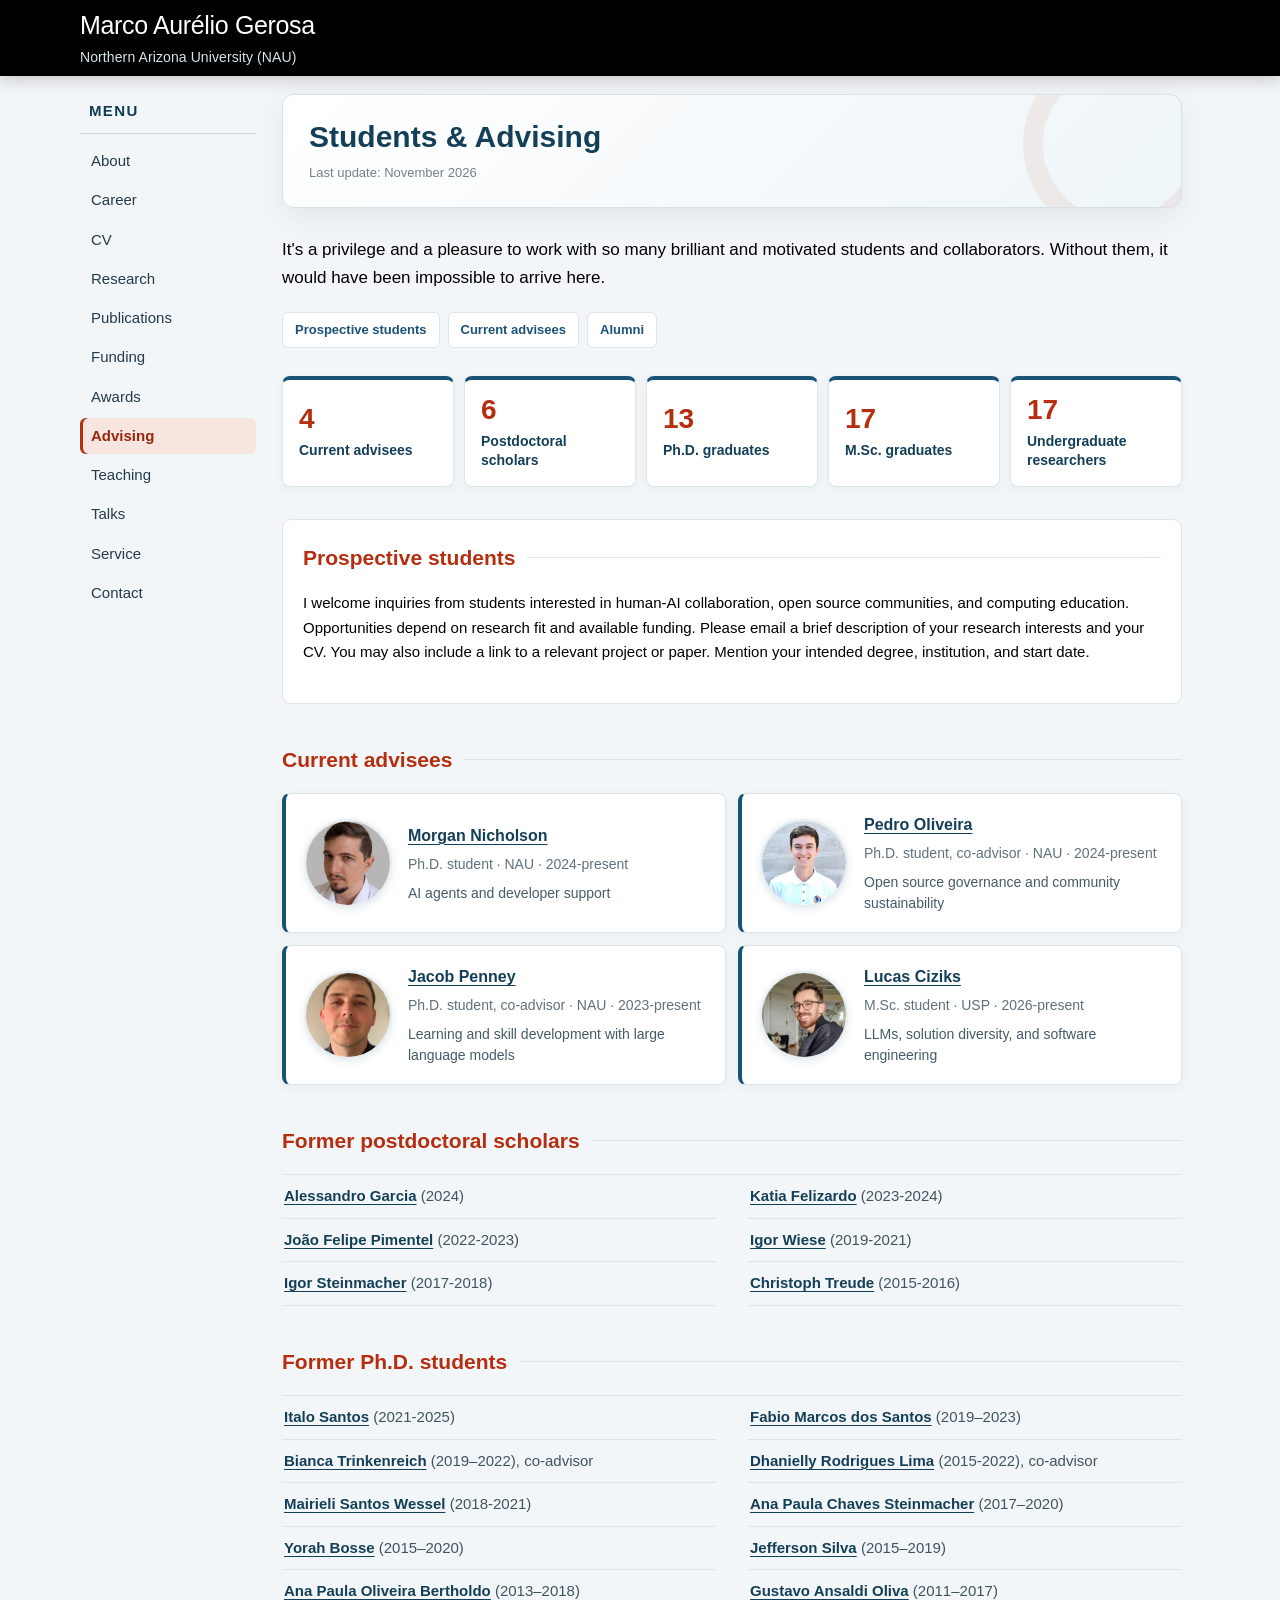
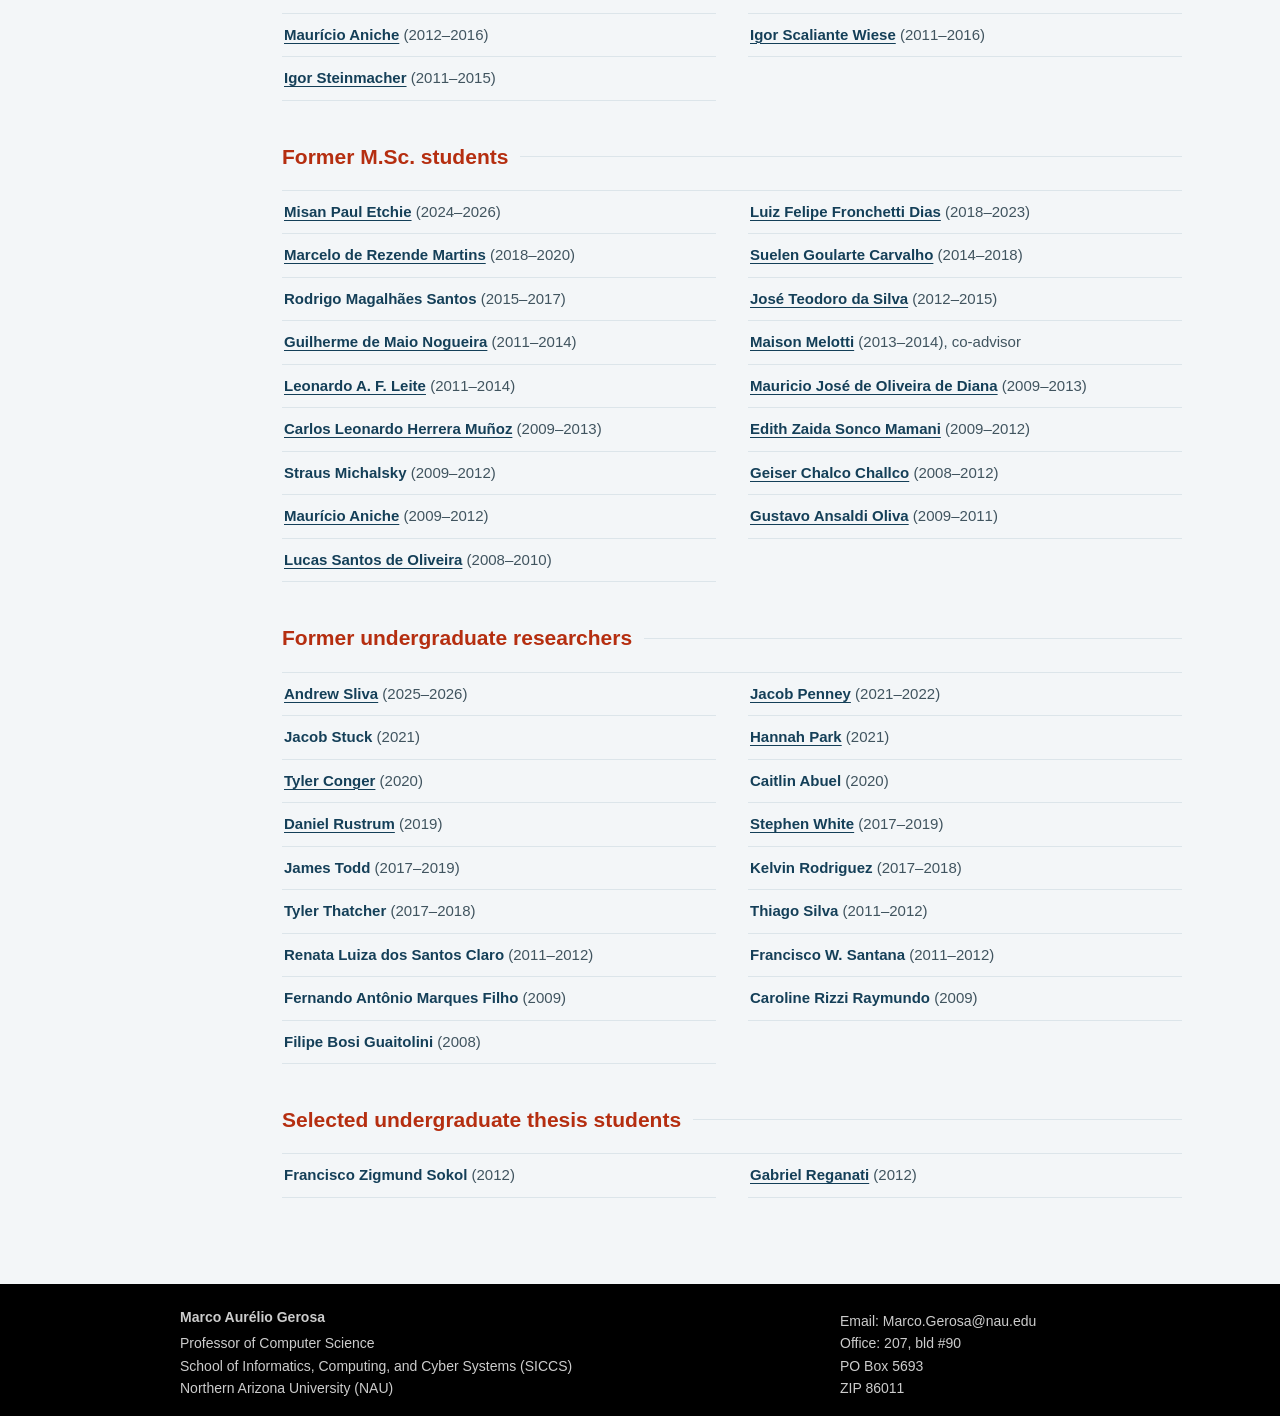
==== commit 16b0f2a2: "Sync website and public CV with November 2026 Master CV" ====
--- a/advising.html
+++ b/advising.html
@@ -103,7 +103,7 @@
 				<div class="advising-page">
 					<header class="page-hero">
 						<h1 class="page-title">Students &amp; Advising</h1>
-						<div class="page-updated">Last update: October 2026</div>
+						<div class="page-updated">Last update: November 2026</div>
 					</header>
 
 					<p class="advising-acknowledgment">It's a privilege and a pleasure to work with so many brilliant and motivated students and collaborators. Without them, it would have been impossible to arrive here.</p>
@@ -232,8 +232,8 @@
 					<li><strong>James Todd</strong> (2017–2019)</li>
 					<li><strong>Kelvin Rodriguez</strong> (2017–2018)</li>
 					<li><strong>Tyler Thatcher</strong> (2017–2018)</li>
-					<li><strong>Thiago Silva</strong> (2012)</li>
-					<li><strong>Renata Luiza dos Santos Claro</strong> (2012)</li>
+					<li><strong>Thiago Silva</strong> (2011–2012)</li>
+					<li><strong>Renata Luiza dos Santos Claro</strong> (2011–2012)</li>
 					<li><strong>Francisco W. Santana</strong> (2011–2012)</li>
 					<li><strong>Fernando Antônio Marques Filho</strong> (2009)</li>
 					<li><strong>Caroline Rizzi Raymundo</strong> (2009)</li>
